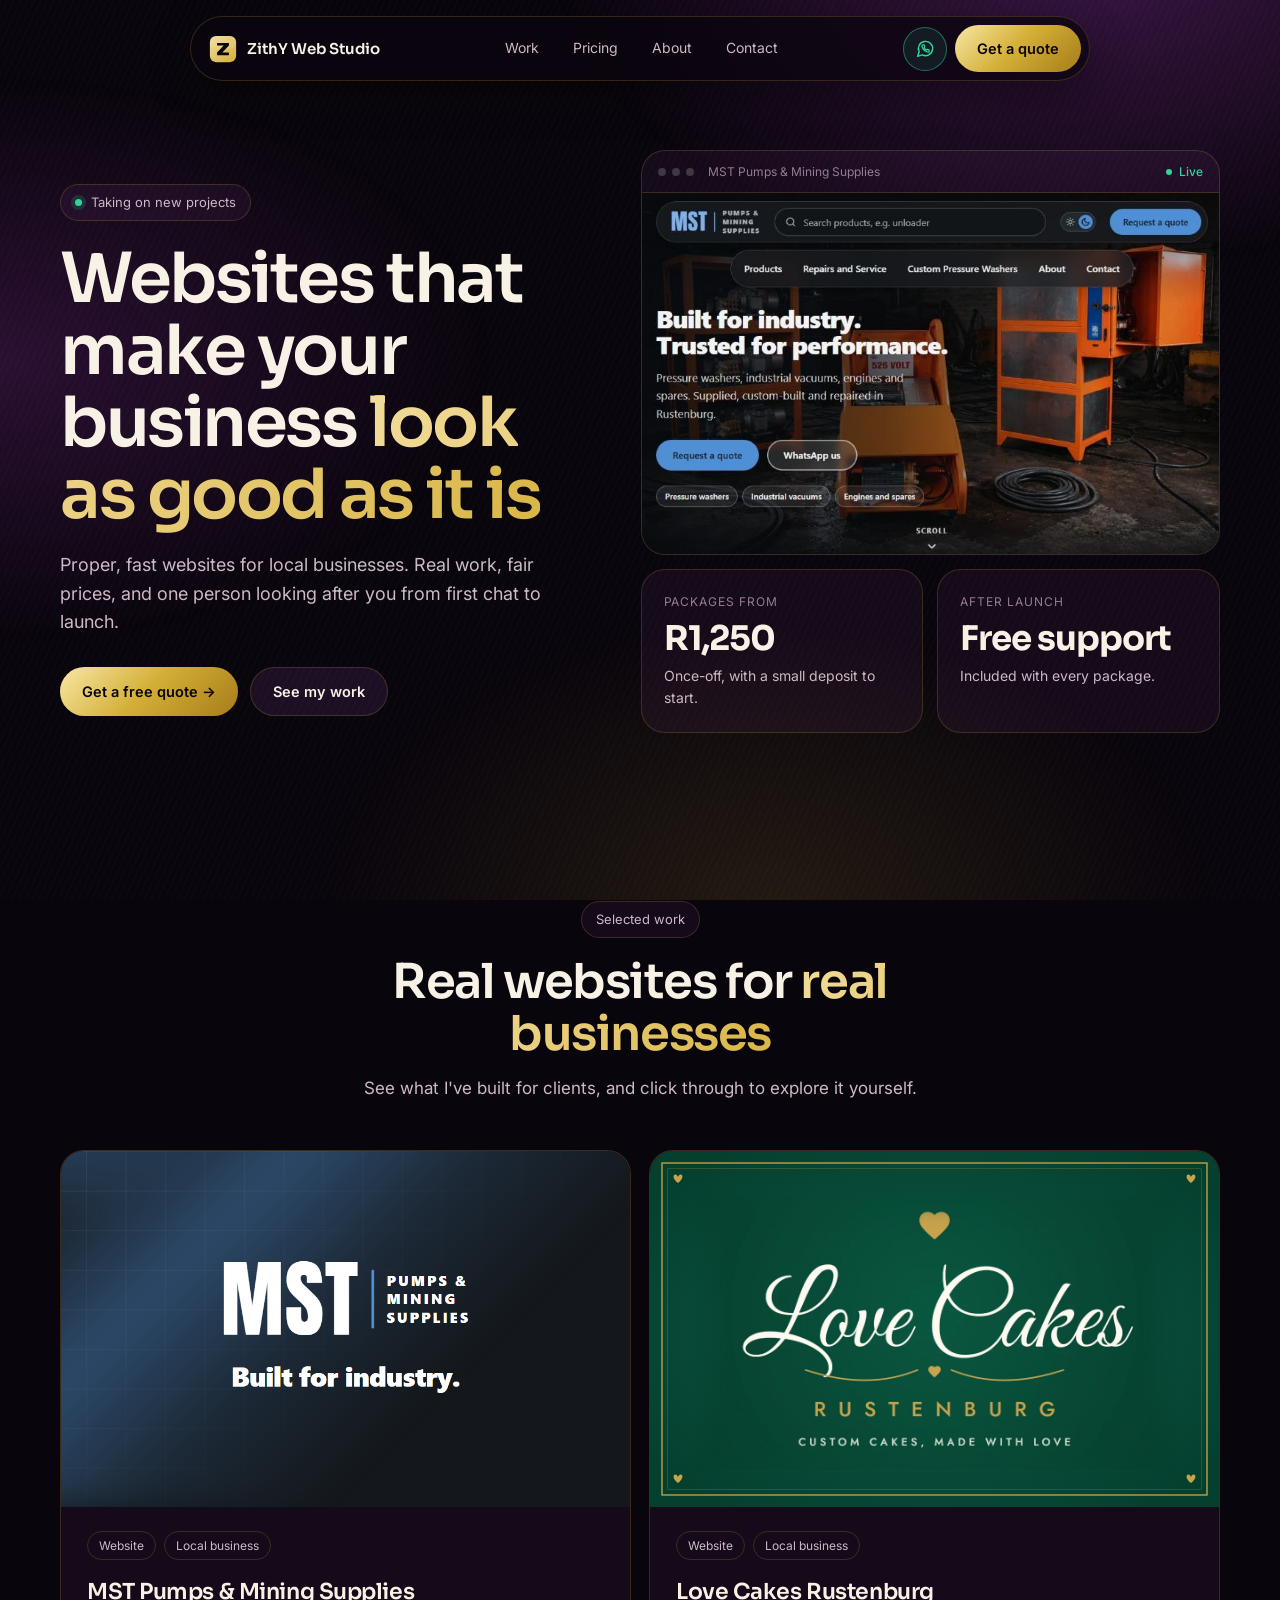
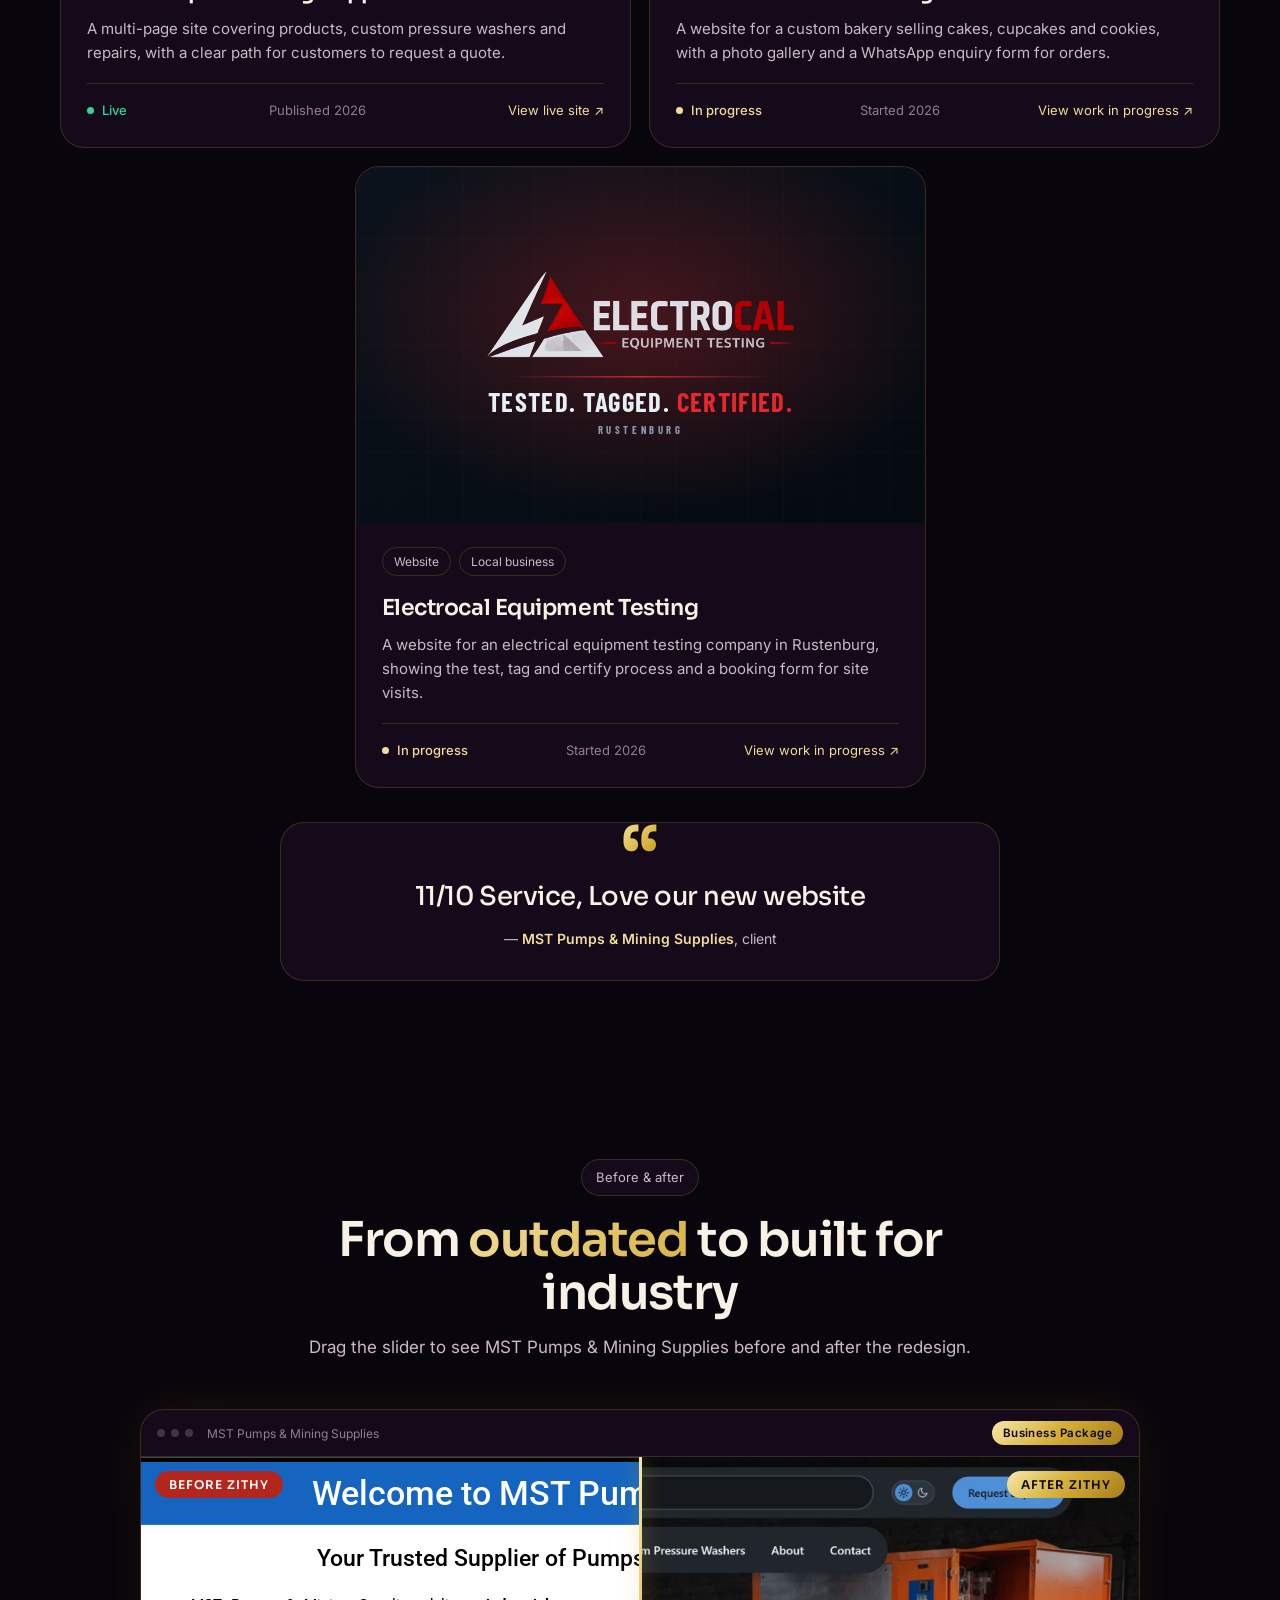
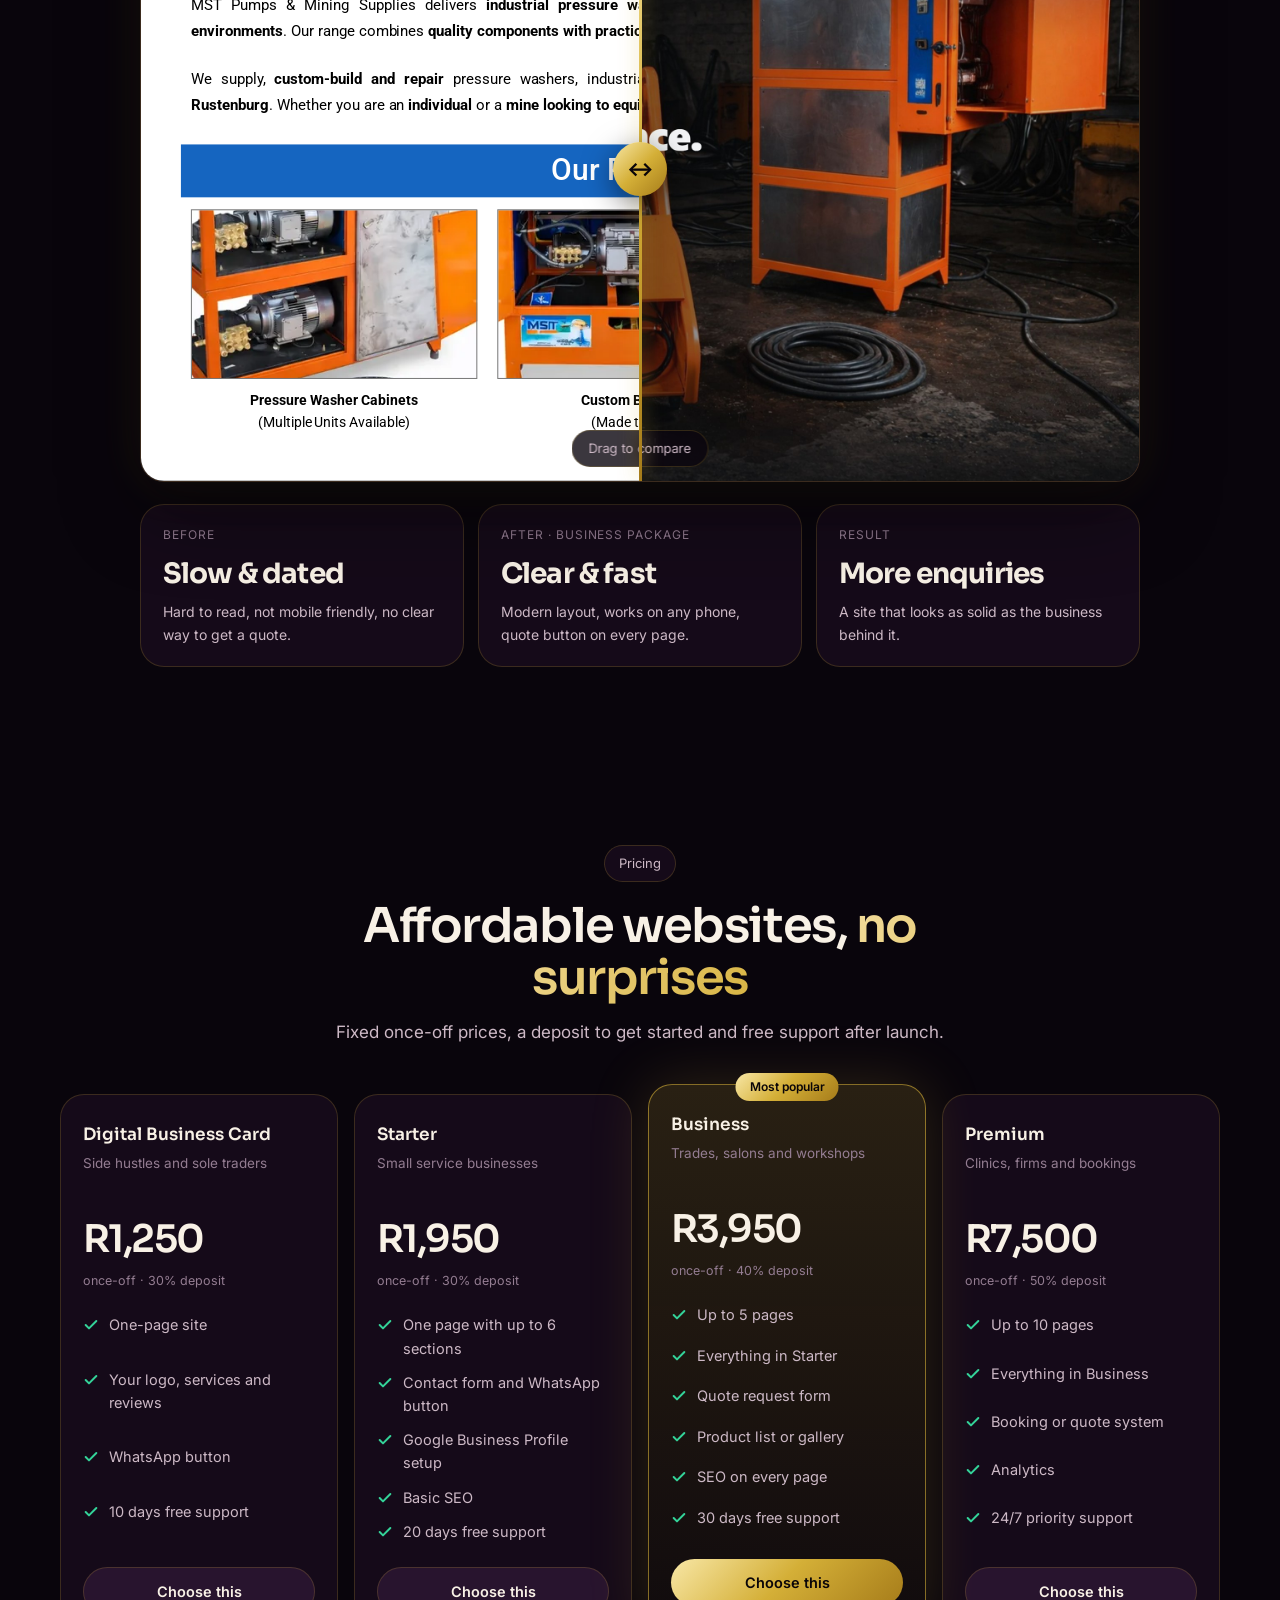
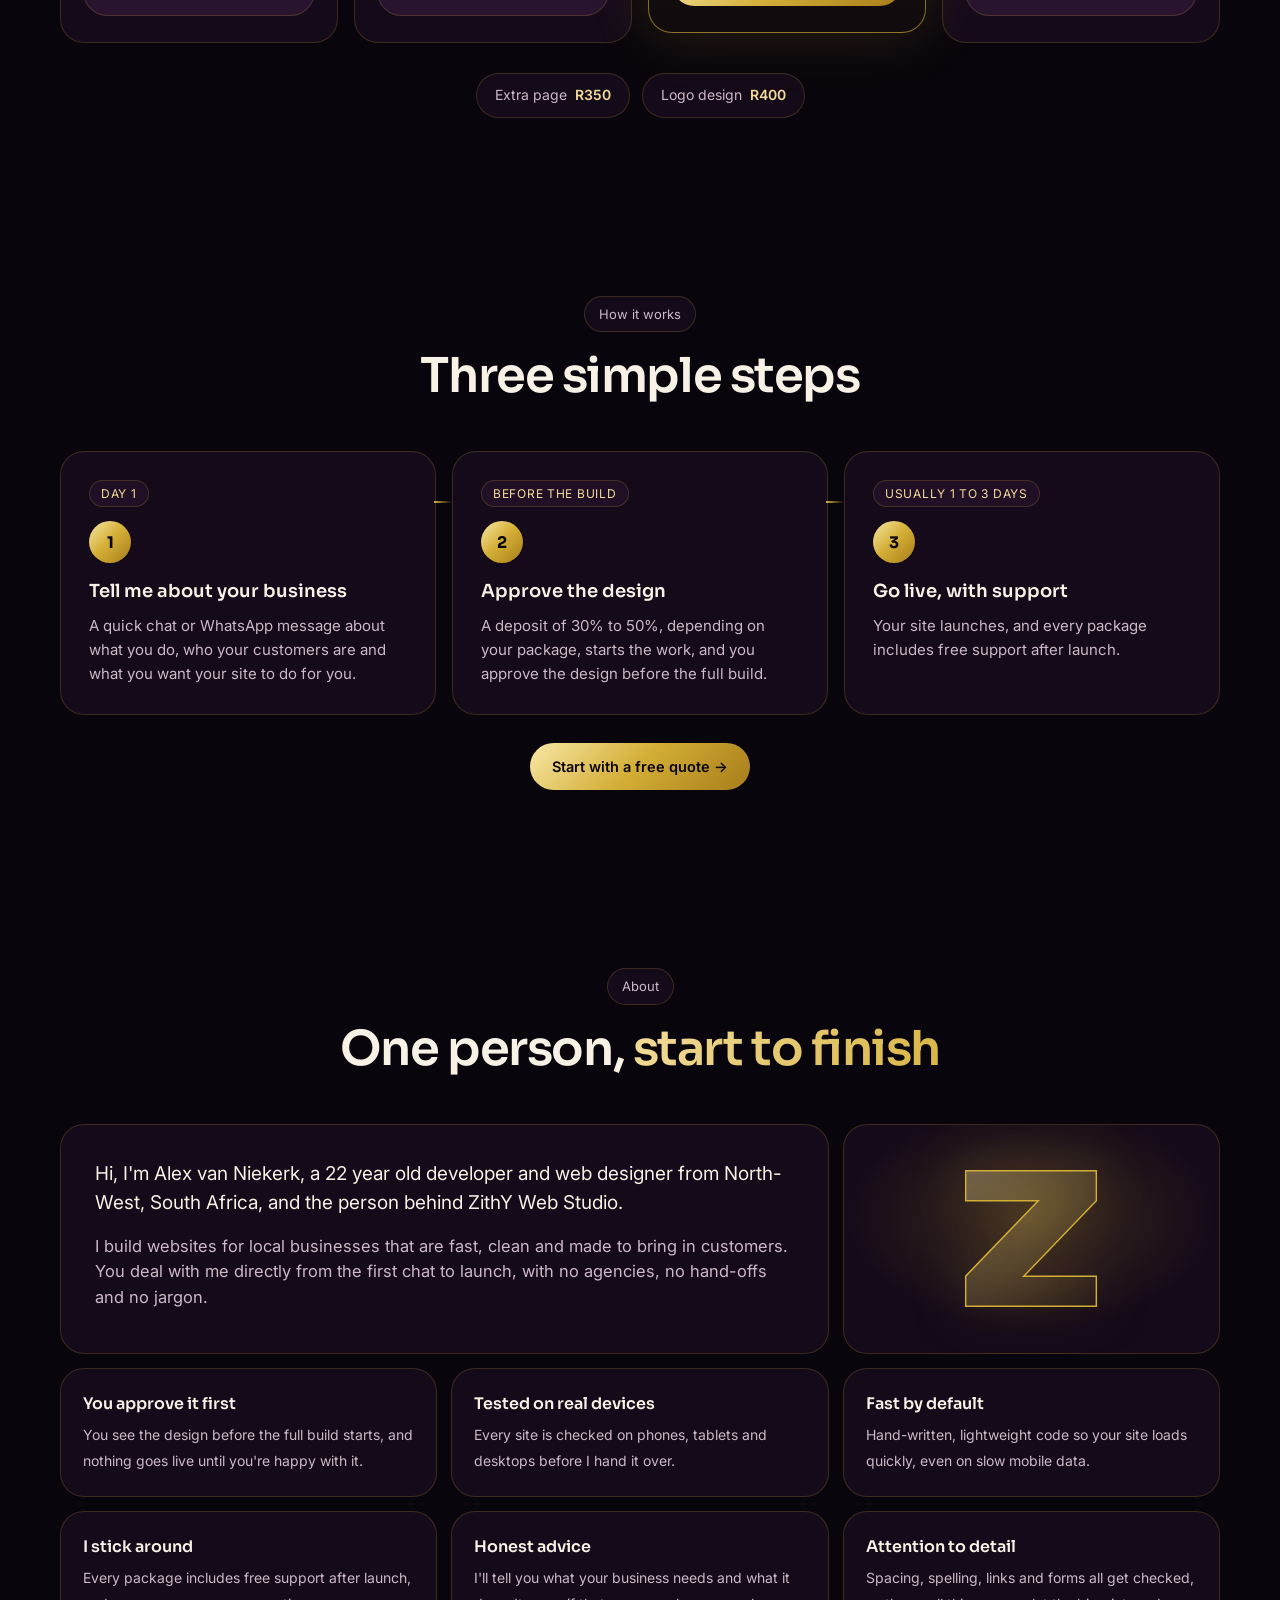
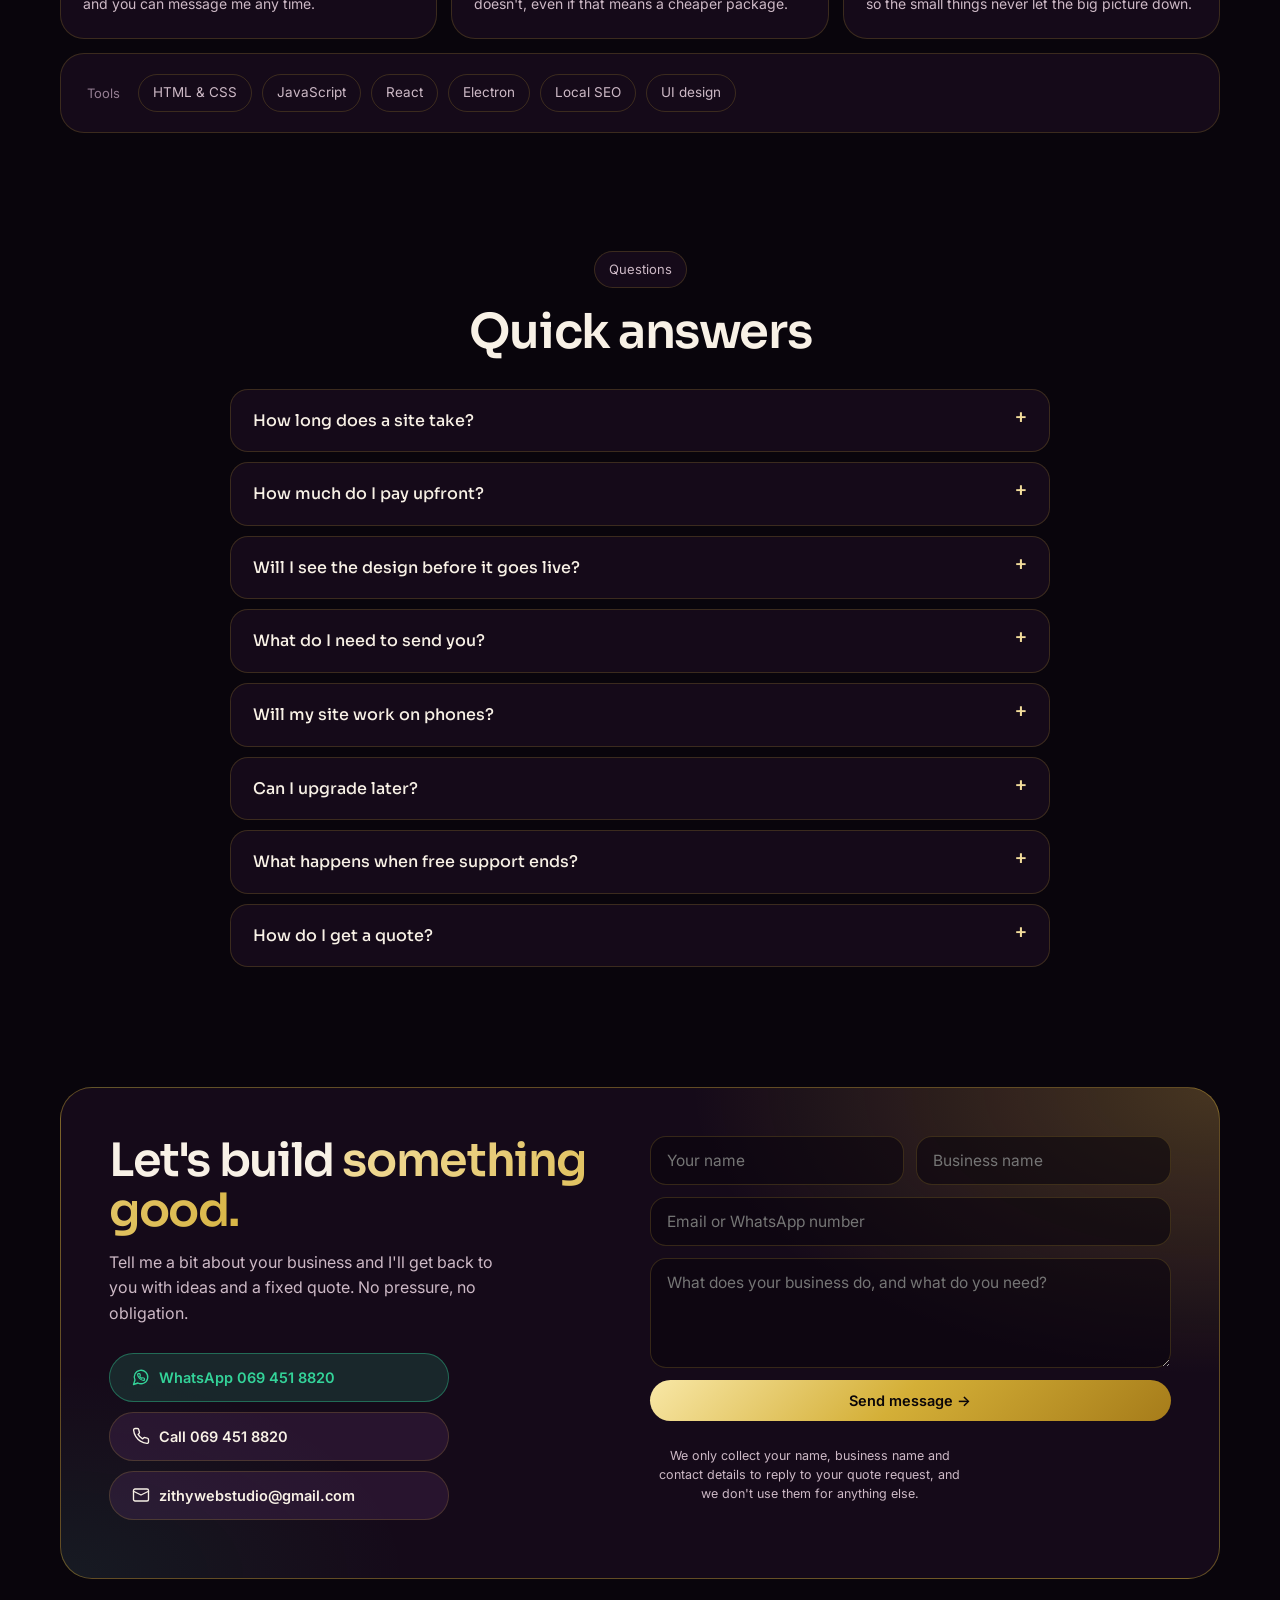
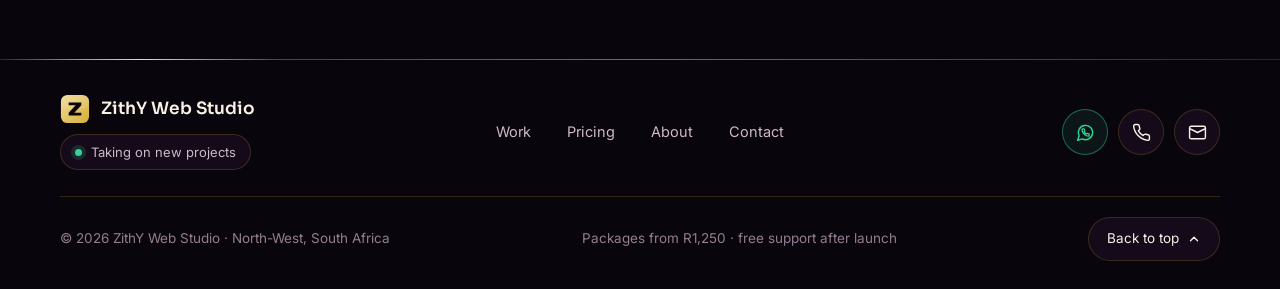
==== index.html @ 6708b6e2 "Add testimonial, expanded FAQ, polished steps, social preview, local SEO and privacy note Also ship " ====
<!doctype html><html lang="en"><head><meta charset="utf-8"><meta name="viewport" content="width=device-width,initial-scale=1"><title>ZithY Web Studio | Websites for local businesses in Rustenburg</title>
<meta name="description" content="Fast, good-looking websites for local businesses in Rustenburg and across South Africa. Fixed prices from R1,250, a small deposit to start and free support after launch.">
<link rel="canonical" href="https://zithy.github.io/zithy-portfolio/"><meta name="theme-color" content="#09050c">
<meta property="og:type" content="website"><meta property="og:site_name" content="ZithY Web Studio"><meta property="og:locale" content="en_ZA"><meta property="og:title" content="ZithY Web Studio | Websites for local businesses in Rustenburg"><meta property="og:description" content="Fast, good-looking websites for local businesses in Rustenburg and across South Africa. Fixed prices from R1,250, a small deposit to start and free support after launch."><meta property="og:url" content="https://zithy.github.io/zithy-portfolio/"><meta property="og:image" content="https://zithy.github.io/zithy-portfolio/og-image.jpg"><meta property="og:image:width" content="1200"><meta property="og:image:height" content="630"><meta property="og:image:alt" content="ZithY Web Studio: websites that make your business look as good as it is">
<meta name="twitter:card" content="summary_large_image"><meta name="twitter:title" content="ZithY Web Studio | Websites for local businesses in Rustenburg"><meta name="twitter:description" content="Fast, good-looking websites for local businesses in Rustenburg and across South Africa. Fixed prices from R1,250, a small deposit to start and free support after launch."><meta name="twitter:image" content="https://zithy.github.io/zithy-portfolio/og-image.jpg">
<script type="application/ld+json">[{"@context":"https://schema.org","@type":"ProfessionalService","name":"ZithY Web Studio","url":"https://zithy.github.io/zithy-portfolio/","image":"https://zithy.github.io/zithy-portfolio/og-image.jpg","description":"Fast, good-looking websites for local businesses in Rustenburg and across South Africa.","telephone":"+27694518820","email":"zithywebstudio@gmail.com","priceRange":"From R1,250","areaServed":[{"@type":"City","name":"Rustenburg"},{"@type":"AdministrativeArea","name":"North West"},{"@type":"Country","name":"South Africa"}],"address":{"@type":"PostalAddress","addressRegion":"North West","addressCountry":"ZA"}},{"@context":"https://schema.org","@type":"FAQPage","mainEntity":[{"@type":"Question","name":"How long does a site take?","acceptedAnswer":{"@type":"Answer","text":"It depends on the package and how quickly I receive your content, but it typically takes around 1 to 3 business days from start to finish."}},{"@type":"Question","name":"How much do I pay upfront?","acceptedAnswer":{"@type":"Answer","text":"Prices are fixed and once-off. A deposit of 30% to 50%, depending on your package, starts the work. Add-ons such as an extra page (R350) or a logo (R400) are priced up front, so there are no surprises."}},{"@type":"Question","name":"Will I see the design before it goes live?","acceptedAnswer":{"@type":"Answer","text":"Yes. You approve the design before the full build starts, and nothing goes live until you are happy with it."}},{"@type":"Question","name":"What do I need to send you?","acceptedAnswer":{"@type":"Answer","text":"Your business name, your logo if you have one, a few photos and a short description of what you offer. If you do not have a logo yet, I can design one for R400."}},{"@type":"Question","name":"Will my site work on phones?","acceptedAnswer":{"@type":"Answer","text":"Yes. Every site is checked on phones, tablets and desktops before I hand it over."}},{"@type":"Question","name":"Can I upgrade later?","acceptedAnswer":{"@type":"Answer","text":"Yes. You can start with a Digital Business Card and move up as your business grows. Upgrading also gets you a discount, based on which package you bought before."}},{"@type":"Question","name":"What happens when free support ends?","acceptedAnswer":{"@type":"Answer","text":"You can still message me any time. Small changes are quick to arrange, and extra pages are R350 each."}},{"@type":"Question","name":"How do I get a quote?","acceptedAnswer":{"@type":"Answer","text":"Message me on WhatsApp or fill in the form at the bottom of this page. I will reply with ideas and a fixed quote, with no pressure and no obligation."}}]}]</script>
<link rel="preconnect" href="https://fonts.googleapis.com"><link rel="preconnect" href="https://fonts.gstatic.com" crossorigin>
<link href="https://fonts.googleapis.com/css2?family=Roboto:wght@400;500;700&family=Sora:wght@400;500;600;700&family=Inter:wght@400;500;600&display=swap" rel="stylesheet">
<link rel="icon" href="favicon.svg" type="image/svg+xml"><style>
:root{--bg:#09050c;--card:rgb(176 90 200/.07);--card2:rgb(176 90 200/.12);--line:rgb(212 175 55/.2);--text:#f8f1e6;--muted:#cdb9c6;--dim:#947d92;--accent:#d4af37;--accent2:#f2dc9b;--green:#34d399;--r:24px}
*{box-sizing:border-box}html{scroll-behavior:smooth;scroll-padding-top:96px}
body{margin:0;background:var(--bg);color:var(--text);font:16px/1.6 'Inter',system-ui,sans-serif;-webkit-font-smoothing:antialiased;overflow-x:hidden}
body::before{content:'';position:fixed;inset:0;z-index:-1;background:radial-gradient(60% 50% at 85% -5%,rgb(130 45 150/.4),transparent 70%),radial-gradient(55% 45% at 0% 40%,rgb(120 40 140/.3),transparent 70%),radial-gradient(50% 45% at 60% 100%,rgb(212 175 55/.12),transparent 70%)}
a{color:inherit;text-decoration:none}img{max-width:100%;display:block}h1,h2,h3,p,ul{margin:0}ul{padding:0;list-style:none}
.wrap{width:min(1160px,100% - 40px);margin-inline:auto}
.nav{position:fixed;top:16px;left:50%;transform:translateX(-50%);z-index:30;display:flex;align-items:center;gap:8px;padding:8px 8px 8px 16px;border:1px solid var(--line);background:rgb(10 5 14/.72);backdrop-filter:blur(18px);border-radius:999px;box-shadow:0 14px 40px rgb(0 0 0/.35);width:min(780px,100% - 24px)}
.nav .brand{display:flex;align-items:center;gap:10px;font-family:'Sora';font-weight:600;font-size:15px;margin-right:auto}
.nav a.l{padding:9px 14px;font-size:14px;color:var(--muted);border-radius:999px;transition:background .2s,color .2s}.nav a.l:hover{background:var(--card2);color:var(--text)}
.btn{display:inline-flex;align-items:center;justify-content:center;gap:9px;padding:12px 22px;border-radius:999px;font-weight:600;font-size:14.5px;background:linear-gradient(135deg,#f8e7a6 0%,#d4af37 48%,#a67c1a 100%);color:#0a0508;transition:transform .2s,box-shadow .2s;border:0;cursor:pointer;font-family:inherit}
.btn:hover{transform:translateY(-2px);box-shadow:0 10px 30px rgb(212 175 55/.4)}
.btn.ghost{background:var(--card2);color:var(--text);border:1px solid var(--line)}.btn.ghost:hover{box-shadow:none;background:rgb(255 255 255/.11)}
.btn.wa{background:rgb(52 211 153/.14);color:var(--green);border:1px solid rgb(52 211 153/.4)}.btn.wa:hover{box-shadow:0 10px 30px rgb(52 211 153/.22)}
.hero{padding:150px 0 70px}.hero .wrap{display:grid;grid-template-columns:1fr 1.08fr;gap:44px;align-items:center}
.chip{display:inline-flex;align-items:center;gap:9px;padding:7px 14px;border:1px solid var(--line);background:var(--card);border-radius:999px;font-size:13px;color:var(--muted)}
.chip i{width:7px;height:7px;border-radius:50%;background:var(--green);box-shadow:0 0 0 4px rgb(52 211 153/.16)}
.hero h1{font-family:'Sora';font-weight:600;font-size:clamp(38px,5.4vw,70px);line-height:1.04;letter-spacing:-.035em;margin:22px 0 20px}
.grad{background:linear-gradient(120deg,var(--accent2),var(--accent) 55%,#a67c1a);-webkit-background-clip:text;background-clip:text;color:transparent}
.hero p.sub{color:var(--muted);font-size:18px;max-width:46ch}.hero .cta{display:flex;gap:12px;flex-wrap:wrap;margin-top:30px}
.bento{display:grid;grid-template-columns:1fr 1fr;gap:14px}
.tile{background:var(--card);border:1px solid var(--line);border-radius:var(--r);padding:22px;position:relative;overflow:hidden;transition:transform .3s,border-color .3s,background .3s}
.tile:hover{transform:translateY(-4px);border-color:rgb(212 175 55/.4);background:var(--card2)}
.tile.big{grid-column:1/-1;padding:0}
.frame{display:flex;align-items:center;gap:6px;padding:11px 16px;border-bottom:1px solid var(--line);font-size:12px;color:var(--dim)}.frame i{width:8px;height:8px;border-radius:50%;background:rgb(255 255 255/.18)}.frame span{margin-left:8px}
.frame b{margin-left:auto;color:var(--green);font-weight:500;display:inline-flex;align-items:center;gap:7px}.frame b::before{content:'';width:6px;height:6px;border-radius:50%;background:var(--green)}
.tile.big img{width:100%}
.stat small{display:block;font-size:12px;letter-spacing:.08em;text-transform:uppercase;color:var(--dim);margin-bottom:10px}
.stat b{display:block;font-family:'Sora';font-size:34px;letter-spacing:-.03em;line-height:1.05}.stat p{color:var(--muted);font-size:14px;margin-top:8px}
.sec{padding:80px 0}.head{text-align:center;max-width:680px;margin:0 auto 48px}
.head .chip{margin-bottom:18px}.head h2{font-family:'Sora';font-weight:600;font-size:clamp(30px,4vw,48px);line-height:1.1;letter-spacing:-.03em}.head p{color:var(--muted);margin-top:14px;font-size:17px}
.works{display:grid;grid-template-columns:1fr 1fr;gap:18px}
.work{display:block;border-radius:var(--r);overflow:hidden;border:1px solid var(--line);background:var(--card);transition:transform .3s,border-color .3s,box-shadow .3s}
.work:hover{transform:translateY(-6px);border-color:rgb(212 175 55/.5);box-shadow:0 24px 60px rgb(0 0 0/.4),0 0 40px rgb(212 175 55/.14)}
.work .img{aspect-ratio:16/10;overflow:hidden}.work img{width:100%;height:100%;object-fit:cover;transition:transform .6s}.work:hover img{transform:scale(1.05)}
.work .b{padding:24px 26px 26px}.work .tags{display:flex;gap:8px;margin-bottom:14px;flex-wrap:wrap}.work .tg{font-size:12px;padding:4px 11px;border-radius:999px;border:1px solid var(--line);color:var(--muted)}
.work h3{font-family:'Sora';font-weight:600;font-size:22px;letter-spacing:-.02em}.work p{color:var(--muted);margin-top:8px;font-size:15px}
.work .f{display:flex;justify-content:space-between;align-items:center;margin-top:18px;padding-top:16px;border-top:1px solid var(--line);font-size:13px;color:var(--dim)}
.work .f b{display:inline-flex;align-items:center;gap:8px;font-weight:500}.work .f b.ok{color:var(--green)}.work .f b.wip{color:var(--accent2)}.work .f b::before{content:'';width:7px;height:7px;border-radius:50%;background:currentColor}
.work .f em{font-style:normal;color:var(--accent2)}
.work.solo{grid-column:1/-1;justify-self:center;width:calc((100% - 18px)/2)}
.plans{display:grid;grid-template-columns:repeat(4,1fr);gap:16px;align-items:stretch}
.plan{display:flex;flex-direction:column;padding:26px 22px;border-radius:var(--r);border:1px solid var(--line);background:var(--card);position:relative;transition:transform .3s,border-color .3s}
.plan:hover{transform:translateY(-5px);border-color:rgb(212 175 55/.4)}
.plan.pop{background:linear-gradient(180deg,rgb(212 175 55/.16),rgb(212 175 55/.04));border-color:rgb(212 175 55/.6);box-shadow:0 0 60px rgb(212 175 55/.18);transform:translateY(-10px)}.plan.pop:hover{transform:translateY(-14px)}
.plan .tag{position:absolute;top:-12px;left:50%;transform:translateX(-50%);padding:4px 14px;border-radius:999px;background:linear-gradient(135deg,#f8e7a6 0%,#d4af37 48%,#a67c1a 100%);color:#0a0508;font-size:12px;font-weight:600;white-space:nowrap}
.plan h3{font-family:'Sora';font-weight:600;font-size:17px}.plan .who{font-size:13.5px;color:var(--dim);margin-top:4px;min-height:42px}
.plan .p{font-family:'Sora';font-weight:600;font-size:38px;letter-spacing:-.04em;margin:14px 0 2px}.plan .d{font-size:12.5px;color:var(--dim)}
.plan ul{margin:22px 0 24px;display:grid;gap:11px;flex:1;font-size:14.5px;color:var(--muted)}.plan li{display:flex;gap:10px}.plan li svg{flex:none;color:var(--green);margin-top:4px}
.addons{display:flex;justify-content:center;flex-wrap:wrap;gap:12px;margin-top:30px}.addons span{padding:10px 18px;border:1px solid var(--line);background:var(--card);border-radius:999px;font-size:14px;color:var(--muted)}.addons b{color:var(--accent2);margin-left:8px;font-weight:600}
.steps{display:grid;grid-template-columns:repeat(3,1fr);gap:16px}.step{padding:28px;border-radius:var(--r);border:1px solid var(--line);background:var(--card)}
.step .n{width:42px;height:42px;display:grid;place-items:center;border-radius:50%;background:linear-gradient(135deg,#f8e7a6 0%,#d4af37 48%,#a67c1a 100%);color:#0a0508;font-family:'Sora';font-weight:700;margin-bottom:18px}
.step h3{font-family:'Sora';font-weight:600;font-size:18px;margin-bottom:8px}.step p{color:var(--muted);font-size:15px}
.abento{display:grid;grid-template-columns:repeat(6,1fr);gap:14px}
.abento .bio{grid-column:span 4;padding:34px}.abento .bio p{font-size:19px;line-height:1.55}.abento .bio p+p{color:var(--muted);font-size:16.5px;margin-top:16px}
.abento .zt{grid-column:span 2;display:grid;place-items:center;padding:20px;min-height:230px;background:radial-gradient(70% 70% at 50% 40%,rgb(212 175 55/.2),transparent 70%),var(--card)}
.abento .zt svg{width:150px;height:auto;filter:drop-shadow(0 0 26px rgb(212 175 55/.5))}
.abento .sm{grid-column:span 2;padding:22px}.abento .sm b{display:block;font-family:'Sora';font-weight:600;font-size:16px;margin-bottom:6px}.abento .sm span{color:var(--muted);font-size:14px;line-height:1.5}
.abento .sk{grid-column:1/-1;display:flex;flex-wrap:wrap;gap:10px;align-items:center;padding:20px 26px}.abento .sk span{padding:7px 14px;border-radius:999px;border:1px solid var(--line);font-size:13.5px;color:var(--muted)}.abento .sk em{font-style:normal;color:var(--dim);font-size:13px;margin-right:8px}
details{border:1px solid var(--line);background:var(--card);border-radius:18px;margin-bottom:10px;transition:border-color .2s}details[open]{border-color:rgb(212 175 55/.4)}
summary{cursor:pointer;list-style:none;padding:18px 22px;font-family:'Sora';font-weight:500;display:flex;justify-content:space-between;gap:16px}summary::-webkit-details-marker{display:none}summary::after{content:'+';color:var(--accent2);font-size:20px;line-height:1}details[open] summary::after{content:'–'}details p{padding:0 22px 20px;color:var(--muted)}
.contact{padding:30px 0 80px}.cpanel{display:grid;grid-template-columns:1fr 1.05fr;gap:44px;padding:48px;border-radius:32px;border:1px solid rgb(212 175 55/.4);background:radial-gradient(70% 90% at 100% 0%,rgb(212 175 55/.26),transparent 65%),radial-gradient(50% 70% at 0% 100%,rgb(52 211 153/.08),transparent 60%),var(--card)}
.cpanel h2{font-family:'Sora';font-weight:600;font-size:clamp(30px,4vw,46px);line-height:1.08;letter-spacing:-.03em}.cpanel p{color:var(--muted);margin:14px 0 26px;max-width:40ch}
.cbtns{display:grid;gap:10px;max-width:340px}.cbtns .btn{justify-content:flex-start}
.fgrid{display:grid;gap:12px}.fgrid .two{display:grid;grid-template-columns:1fr 1fr;gap:12px}
.fgrid input,.fgrid textarea{width:100%;padding:14px 16px;border-radius:16px;border:1px solid var(--line);background:rgb(10 5 14/.6);color:var(--text);font:15.5px 'Inter';outline:0;transition:border-color .2s,box-shadow .2s}
.fgrid input:focus,.fgrid textarea:focus{border-color:var(--accent);box-shadow:0 0 0 4px rgb(212 175 55/.18)}.fgrid textarea{min-height:110px;resize:vertical}
.note{padding:14px 18px;border-radius:16px;border:1px solid var(--line);font-size:14.5px;color:var(--muted)}.note[hidden]{display:none}.note strong{color:var(--text);margin-right:4px}.note.success{border-color:rgb(52 211 153/.5);background:rgb(52 211 153/.08)}.note.error{border-color:rgb(212 175 55/.5);background:rgb(212 175 55/.08)}.note a{color:var(--accent2);text-decoration:underline;text-underline-offset:3px}.btn[disabled]{opacity:.7;cursor:progress}
.pkg{display:flex;align-items:center;gap:14px;padding:14px 16px;border-radius:18px;border:1px solid rgb(212 175 55/.6);background:linear-gradient(135deg,rgb(212 175 55/.22),rgb(212 175 55/.08))}
.pkg[hidden]{display:none}.pkg .ck{flex:none;width:30px;height:30px;display:grid;place-items:center;border-radius:50%;background:linear-gradient(135deg,#f8e7a6 0%,#d4af37 48%,#a67c1a 100%);color:#0a0508;font-weight:700;font-size:15px}
.pkg small{display:block;font-size:11.5px;letter-spacing:.08em;text-transform:uppercase;color:var(--muted)}.pkg b{display:block;font-family:'Sora';font-weight:600;font-size:17px;line-height:1.25}
.pkg .pr{margin-left:auto;text-align:right;font-family:'Sora';font-weight:600;font-size:18px;color:var(--accent2);white-space:nowrap}.pkg .pr em{display:block;font:400 12px 'Inter';font-style:normal;color:var(--muted)}
.pkg .x{flex:none;width:30px;height:30px;border-radius:50%;border:1px solid var(--line);background:rgb(255 255 255/.06);color:var(--muted);cursor:pointer;font-size:13px;line-height:1;transition:background .2s,color .2s,border-color .2s}.pkg .x:hover{background:rgb(255 255 255/.14);color:var(--text);border-color:rgb(255 255 255/.25)}
.pkg.flash{animation:pkgin .9s ease-out}@keyframes pkgin{0%{transform:scale(.97);box-shadow:0 0 0 0 rgb(212 175 55/.7)}60%{box-shadow:0 0 0 14px rgb(212 175 55/0)}100%{transform:none;box-shadow:0 0 0 0 rgb(212 175 55/0)}}
.plan.chosen{border-color:var(--accent);box-shadow:0 0 0 1px var(--accent),0 0 46px rgb(212 175 55/.28)}
.plan.chosen .btn{background:rgb(52 211 153/.16);color:var(--green);border:1px solid rgb(52 211 153/.55);box-shadow:none}
@media(max-width:560px){.pkg{flex-wrap:wrap}.pkg .pr{margin-left:44px;text-align:left}}@media(prefers-reduced-motion:reduce){.pkg.flash{animation:none}}
footer{border-top:1px solid var(--line);padding:30px 0 44px;color:var(--dim);font-size:13.5px}footer .wrap{display:flex;justify-content:space-between;gap:16px;flex-wrap:wrap}
@media(max-width:960px){.work.solo{width:100%}.hero .wrap,.cpanel,.works,.steps{grid-template-columns:1fr}.plans{grid-template-columns:1fr 1fr}.plan.pop{transform:none}.abento .bio,.abento .zt,.abento .sm{grid-column:1/-1}.hero{padding-top:120px}.cpanel{padding:28px}.nav a.l{display:none}}
@media(max-width:560px){.plans{grid-template-columns:1fr}.fgrid .two{grid-template-columns:1fr}}

.menu{display:none;width:42px;height:42px;border-radius:50%;border:1px solid var(--line);background:var(--card2);color:var(--text);cursor:pointer;place-items:center;padding:0}
.mpanel{display:none;position:fixed;z-index:29;padding:10px;border:1px solid var(--line);background:rgb(10 5 14/.95);backdrop-filter:blur(18px);border-radius:24px;box-shadow:0 22px 54px rgb(0 0 0/.5);gap:4px}
.mpanel.open{display:grid}.mpanel .ml{padding:14px 16px;border-radius:14px;font-weight:500}.mpanel .ml:hover,.mpanel .ml.on{background:var(--card2)}.mpanel .btn{margin-top:6px}
.dot{display:inline-block;width:7px;height:7px;border-radius:50%;background:var(--green);box-shadow:0 0 0 4px rgb(52 211 153/.16)}
@media(max-width:900px){.menu{display:grid}}

.nc{position:fixed;top:16px;left:50%;transform:translateX(-50%);z-index:30;display:flex;align-items:center;gap:14px;padding:8px 8px 8px 18px;border:1px solid var(--line);background:rgb(10 5 14/.72);backdrop-filter:blur(18px);border-radius:999px;box-shadow:0 14px 40px rgb(0 0 0/.35);width:min(900px,100% - 24px);transition:box-shadow .3s,background .3s}
.nc.scrolled{background:rgb(10 5 14/.9);box-shadow:0 18px 50px rgb(0 0 0/.5)}
.nc .brand{display:flex;align-items:center;gap:10px;font-family:'Sora';font-weight:600;font-size:15px}
.nc .links{display:flex;gap:6px;margin:0 auto}
.nc .nl{position:relative;padding:9px 14px;font-size:14px;color:var(--muted);border-radius:999px;transition:color .2s,background .2s}
.nc .nl::after{content:'';position:absolute;left:50%;bottom:3px;width:4px;height:4px;margin-left:-2px;border-radius:50%;background:var(--accent2);box-shadow:0 0 8px var(--accent);transform:scale(0);transition:transform .25s}
.nc .nl:hover{background:var(--card2);color:var(--text)}.nc .nl.on{color:var(--text);background:rgb(212 175 55/.16);box-shadow:inset 0 0 0 1px rgb(212 175 55/.4)}.nc .nl.on::after{transform:scale(1)}
.nc .quick{display:flex;align-items:center;gap:8px}
.nc .ic{width:44px;height:44px;display:grid;place-items:center;border-radius:50%;border:1px solid rgb(52 211 153/.45);background:rgb(52 211 153/.1);color:var(--green);transition:background .2s,box-shadow .2s,transform .2s}
.nc .ic:hover{background:rgb(52 211 153/.2);box-shadow:0 0 24px rgb(52 211 153/.35);transform:translateY(-2px)}
.mpanel{top:76px;left:50%;transform:translateX(-50%);width:min(900px,100% - 24px)}
@media(max-width:900px){.nc .links,.nc .cta{display:none}.nc .quick{margin-left:auto}.nc{gap:10px}}

/* premium touches: a faint velvet weave and a slow gold sheen on the headline words */
body::after{content:'';position:fixed;inset:0;z-index:-1;pointer-events:none;background:repeating-linear-gradient(115deg,rgb(255 255 255/.014) 0 2px,transparent 2px 6px)}
.grad{background-size:220% 100%;animation:sheen 9s ease-in-out infinite}
@keyframes sheen{0%,100%{background-position:0% 50%}50%{background-position:100% 50%}}
.btn:hover{box-shadow:0 10px 30px rgb(212 175 55/.45)}
@media(prefers-reduced-motion:reduce){.grad{animation:none}}

.ft{position:relative;border-top:1px solid var(--line);color:var(--muted);font-size:14.5px}
.ft a{transition:color .2s}.ft a:hover{color:var(--text)}.ft ul{list-style:none;padding:0;margin:0}.ft h4{font:600 12.5px 'Sora';letter-spacing:.1em;text-transform:uppercase;color:var(--dim);margin:0 0 16px}
.ft li{padding:5px 0}.ft li em{font-style:normal;color:var(--accent2);font-size:13px;margin-left:6px}
.ft .bd{display:flex;align-items:center;gap:11px;font:600 17px 'Sora';color:var(--text);margin-bottom:14px}.ft p{margin:0;max-width:36ch;line-height:1.6}
.ft .legal{color:var(--dim);font-size:13.5px}
.chip{display:inline-flex;align-items:center;gap:9px;margin-top:18px;padding:7px 14px;border:1px solid var(--line);background:var(--card);border-radius:999px;font-size:13px;color:var(--muted)}.chip i{width:7px;height:7px;border-radius:50%;background:var(--green);box-shadow:0 0 0 4px rgb(52 211 153/.16)}
.glow{position:absolute;left:0;right:0;top:-1px;height:1px;overflow:hidden;background:linear-gradient(90deg,transparent,rgb(212 175 55/.5) 50%,transparent)}
.glow::after{content:'';position:absolute;top:-1px;bottom:-1px;left:0;width:22%;background:linear-gradient(90deg,transparent,var(--accent2),transparent);filter:drop-shadow(0 0 6px var(--accent));animation:run 6s linear infinite}
@keyframes run{from{transform:translateX(-100%)}to{transform:translateX(460%)}}
.round{width:46px;height:46px;display:grid;place-items:center;border-radius:50%;border:1px solid var(--line);background:var(--card);color:var(--text);transition:transform .2s,box-shadow .2s,border-color .2s,background .2s}
.round:hover{transform:translateY(-3px);border-color:rgb(212 175 55/.6);box-shadow:0 0 24px rgb(212 175 55/.3);color:var(--accent2)}.round.wa{color:var(--green);border-color:rgb(52 211 153/.45);background:rgb(52 211 153/.08)}.round.wa:hover{box-shadow:0 0 24px rgb(52 211 153/.35);color:var(--green)}
.top{display:inline-flex;align-items:center;gap:8px;padding:10px 18px;border:1px solid var(--line);background:var(--card);border-radius:999px;font-size:13.5px;color:var(--text);transition:border-color .2s,background .2s}.top:hover{border-color:rgb(212 175 55/.6);background:var(--card2)}
@media(prefers-reduced-motion:reduce){.glow::after{animation:none;left:39%}}
.fd{padding:34px 0 28px}.fd .r1{display:grid;grid-template-columns:1fr auto 1fr;align-items:center;gap:24px}.fd .bd{margin:0}.fd .chip{margin-top:10px}.fd .links{display:flex;gap:4px}.fd .links a{padding:9px 16px;border-radius:999px}.fd .links a:hover{background:var(--card2)}
.fd .icons{display:flex;gap:10px;justify-content:flex-end}.fd .r2{display:flex;justify-content:space-between;align-items:center;gap:16px;flex-wrap:wrap;margin-top:26px;padding-top:20px;border-top:1px solid var(--line)}
@media(max-width:900px){.fd .r1{grid-template-columns:1fr;justify-items:start}.fd .icons{justify-content:flex-start}.fd .legal.mid{display:none}}
/* slider */
.ba{position:relative;border:1px solid var(--line);border-radius:var(--r);overflow:hidden;background:var(--card);box-shadow:0 30px 80px rgb(0 0 0/.45),0 0 50px rgb(212 175 55/.1);user-select:none;-webkit-user-select:none;touch-action:pan-y}
.bar{display:flex;align-items:center;gap:6px;padding:11px 16px;border-bottom:1px solid var(--line);font-size:12px;color:var(--dim)}
.bar i{width:8px;height:8px;border-radius:50%;background:rgb(255 255 255/.18)}.bar span{margin-left:8px}
.bar em{margin-left:auto;font-style:normal;font-weight:600;color:#0a0508;background:linear-gradient(135deg,#f8e7a6,#d4af37 50%,#a67c1a);padding:3px 11px;border-radius:999px;font-size:11.5px;letter-spacing:.04em;white-space:nowrap}
.stage{position:relative;aspect-ratio:16/10;overflow:hidden;cursor:ew-resize}
.stage>img{position:absolute;inset:0;width:100%;height:100%;object-fit:cover;object-position:top}
.before{position:absolute;inset:0;clip-path:inset(0 calc(100% - var(--p,50%)) 0 0)}
.old{position:absolute;left:0;top:0;width:1000px;height:625px;transform-origin:0 0}
.ba-tag{position:absolute;top:14px;z-index:4;padding:6px 14px;border-radius:999px;font:600 12px 'Sora';letter-spacing:.08em;text-transform:uppercase;pointer-events:none}
.ba-tag.b{left:14px;background:#b3261e;color:#fff}.ba-tag.a{right:14px;background:linear-gradient(135deg,#f8e7a6,#d4af37 50%,#a67c1a);color:#0a0508}
.handle{position:absolute;top:0;bottom:0;left:var(--p,50%);width:0;z-index:5;pointer-events:none}
.handle::before{content:'';position:absolute;top:0;bottom:0;left:-1.5px;width:3px;background:linear-gradient(#f8e7a6,#d4af37,#a67c1a);box-shadow:0 0 18px rgb(212 175 55/.7)}
.handle b{position:absolute;top:50%;left:0;translate:-50% -50%;width:54px;height:54px;border-radius:50%;background:linear-gradient(135deg,#f8e7a6,#d4af37 50%,#a67c1a);box-shadow:0 8px 30px rgb(0 0 0/.5);display:grid;place-items:center;color:#0a0508;font-size:20px;font-weight:700;transition:scale .2s}
.ba.drag .handle b{scale:1.12}
.stage input{position:absolute;inset:0;width:100%;height:100%;opacity:0;margin:0;cursor:ew-resize;z-index:6}
.hint{position:absolute;bottom:14px;left:50%;translate:-50% 0;z-index:4;padding:7px 16px;border-radius:999px;background:rgb(10 5 14/.8);backdrop-filter:blur(10px);border:1px solid var(--line);font-size:13px;color:var(--muted);pointer-events:none;transition:opacity .4s}
.ba.touched .hint{opacity:0}
.ba-stats{display:grid;grid-template-columns:repeat(3,1fr);gap:14px;margin-top:22px}
.ba-stat{background:var(--card);border:1px solid var(--line);border-radius:var(--r);padding:20px 22px}
.ba-stat small{display:block;font-size:12px;letter-spacing:.08em;text-transform:uppercase;color:var(--dim);margin-bottom:8px}
.ba-stat b{font-family:'Sora';font-size:28px;letter-spacing:-.03em}.ba-stat p{color:var(--muted);font-size:14px;margin-top:4px}
@media(max-width:700px){.ba-stats{grid-template-columns:1fr}.handle b{width:44px;height:44px}}

/* the "before" site: a dated template look */
.old{display:flex;flex-direction:column;background:#fff;color:#000;font-family:'Roboto',Arial,sans-serif;border-top:5px solid #000}
.old .ban{background:#1565c0;color:#fff;text-align:center;font-weight:500;font-size:34px;line-height:1;padding:14px 0 15px}
.old .ban.s{margin:0 40px;font-size:30px;padding:11px 0 12px}
.old h5{margin:16px 0 14px;text-align:center;font-size:23px;font-weight:500}
.old p{margin:0 50px;text-align:justify;font-size:15px;line-height:1.75}
.old .sp{height:22px}
.old .row{display:flex;gap:20px;margin:12px 50px 0}
.old .row div{flex:1;text-align:center;font-size:14px;line-height:1.6}
.old .row i{display:block;height:170px;border:1px solid #777;margin-bottom:10px;background:#fff url(work/mst-machines.webp) no-repeat}
.old .row b{display:block}
.quote{max-width:720px;margin:34px auto 0;text-align:center;padding:34px 36px 30px;border:1px solid var(--line);background:var(--card);border-radius:var(--r);position:relative}
.quote::before{content:'\201C';position:absolute;top:-6px;left:50%;translate:-50% 0;font:700 76px/1 'Sora';background:linear-gradient(135deg,#f8e7a6,#d4af37 50%,#a67c1a);-webkit-background-clip:text;background-clip:text;color:transparent}
.quote p{font:500 clamp(20px,2.6vw,26px)/1.35 'Sora';letter-spacing:-.02em;margin-top:22px}
.quote cite{display:block;margin-top:14px;font-style:normal;font-size:14px;color:var(--muted)}.quote cite b{color:var(--accent2);font-weight:600}
.step{position:relative}.step .tm{display:inline-block;margin-bottom:14px;font-size:12px;letter-spacing:.06em;text-transform:uppercase;color:var(--accent2);border:1px solid var(--line);background:var(--card);border-radius:999px;padding:3px 11px}
.step .n{margin-bottom:14px}
@media(min-width:961px){.step:not(:last-child)::after{content:'';position:absolute;top:49px;right:-17px;width:18px;height:2px;background:linear-gradient(90deg,var(--accent),transparent)}}
.stepcta{display:flex;justify-content:center;margin-top:28px}
.priv{font-size:12.5px;line-height:1.5;color:var(--dim);text-align:center}</style></head><body>
<header class="nc" data-nav><a class="brand" href="#top"><svg width="28" height="28" viewBox="0 0 64 64" aria-hidden="true" ><defs><linearGradient id="bg28c6b4fc" x1="0" y1="0" x2="1" y2="1"><stop offset="0" stop-color="#f2dc9b"/><stop offset="1" stop-color="#d4af37"/></linearGradient></defs><rect x="2" y="2" width="60" height="60" rx="14" fill="url(#bg28c6b4fc)"/><rect x="2" y="2" width="60" height="30" rx="14" fill="#fff" fill-opacity=".10"/><path d="M0 0H270V62L120 218H270V280H0V218L150 62H0Z" transform="translate(18.5 18) scale(0.1)" fill="#0a0508"/></svg><span>ZithY Web Studio</span></a><nav class="links"><a class="nl" data-id="work" href="#work">Work</a><a class="nl" data-id="pricing" href="#pricing">Pricing</a><a class="nl" data-id="about" href="#about">About</a><a class="nl" data-id="contact" href="#contact">Contact</a></nav><div class="quick"><a class="ic wa" href="https://wa.me/27694518820?text=Hi%20ZithY%20Web%20Studio%2C%20I'd%20like%20a%20quote%20for%20a%20website." target="_blank" rel="noopener" aria-label="WhatsApp" title="WhatsApp"><svg width="19" height="19" viewBox="0 0 24 24" fill="none" stroke="currentColor" stroke-width="1.8" stroke-linecap="round" stroke-linejoin="round" aria-hidden="true"><path d="M7.9 20A9 9 0 1 0 4 16.1L2 22Z"/><g transform="translate(6.5 6.5) scale(0.46)"><path stroke-width="3.4" d="M22 16.92v3a2 2 0 0 1-2.18 2 19.79 19.79 0 0 1-8.63-3.07 19.5 19.5 0 0 1-6-6 19.79 19.79 0 0 1-3.07-8.67A2 2 0 0 1 4.11 2h3a2 2 0 0 1 2 1.72 12.84 12.84 0 0 0 .7 2.81 2 2 0 0 1-.45 2.11L8.09 9.91a16 16 0 0 0 6 6l1.27-1.27a2 2 0 0 1 2.11-.45 12.84 12.84 0 0 0 2.81.7A2 2 0 0 1 22 16.92z"/></g></svg></a><a class="btn cta" href="#contact">Get a quote</a></div><button class="menu" id="menu" aria-label="Menu" aria-expanded="false"><svg viewBox="0 0 24 24" width="20" height="20" fill="none" stroke="currentColor" stroke-width="2" stroke-linecap="round" aria-hidden="true"><path d="M4 7h16M4 12h16M4 17h16"/></svg></button></header><div class="mpanel" id="mpanel"><a class="ml" data-id="top" href="#top">Home</a><a class="ml" data-id="work" href="#work">Work</a><a class="ml" data-id="pricing" href="#pricing">Pricing</a><a class="ml" data-id="about" href="#about">About</a><a class="ml" data-id="contact" href="#contact">Contact</a><a class="btn" href="#contact">Get a quote</a></div>
<main id="top">
<section class="hero"><div class="wrap">
  <div><span class="chip"><i></i>Taking on new projects</span>
  <h1>Websites that make your business <span class="grad">look as good as it is</span></h1>
  <p class="sub">Proper, fast websites for local businesses. Real work, fair prices, and one person looking after you from first chat to launch.</p>
  <div class="cta"><a class="btn" href="#contact">Get a free quote →</a><a class="btn ghost" href="#work">See my work</a></div></div>
  <div class="bento">
    <div class="tile big"><div class="frame"><i></i><i></i><i></i><span>MST Pumps &amp; Mining Supplies</span><b>Live</b></div><img src="work/mst-hero.jpg" alt="MST website"></div>
    <div class="tile stat"><small>Packages from</small><b>R1,250</b><p>Once-off, with a small deposit to start.</p></div>
    <div class="tile stat"><small>After launch</small><b>Free support</b><p>Included with every package.</p></div>
  </div>
</div></section>

<section class="sec" id="work"><div class="wrap">
  <div class="head"><span class="chip">Selected work</span><h2>Real websites for <span class="grad">real businesses</span></h2><p>See what I've built for clients, and click through to explore it yourself.</p></div>
  <div class="works"><a class="work" href="https://mstindustrial.co.za/" target="_blank" rel="noopener"><div class="img"><img src="work/mst-work.png" alt="MST Pumps &amp; Mining Supplies website"></div><div class="b"><div class="tags"><span class="tg">Website</span><span class="tg">Local business</span></div><h3>MST Pumps &amp; Mining Supplies</h3><p>A multi-page site covering products, custom pressure washers and repairs, with a clear path for customers to request a quote.</p><div class="f"><b class="ok">Live</b><span>Published 2026</span><em>View live site ↗</em></div></div></a><a class="work" href="https://zithy.github.io/lovecakes-rustenburg/" target="_blank" rel="noopener"><div class="img"><img src="work/lovecakes-work.svg" alt="Love Cakes Rustenburg website"></div><div class="b"><div class="tags"><span class="tg">Website</span><span class="tg">Local business</span></div><h3>Love Cakes Rustenburg</h3><p>A website for a custom bakery selling cakes, cupcakes and cookies, with a photo gallery and a WhatsApp enquiry form for orders.</p><div class="f"><b class="wip">In progress</b><span>Started 2026</span><em>View work in progress ↗</em></div></div></a><a class="work solo" href="https://zithy.github.io/electrocal-website/" target="_blank" rel="noopener"><div class="img"><img src="work/electrocal-work.svg" alt="Electrocal Equipment Testing website"></div><div class="b"><div class="tags"><span class="tg">Website</span><span class="tg">Local business</span></div><h3>Electrocal Equipment Testing</h3><p>A website for an electrical equipment testing company in Rustenburg, showing the test, tag and certify process and a booking form for site visits.</p><div class="f"><b class="wip">In progress</b><span>Started 2026</span><em>View work in progress ↗</em></div></div></a></div>

  <figure class="quote" style="margin-inline:auto"><p>11/10 Service, Love our new website</p><cite>— <b>MST Pumps &amp; Mining Supplies</b>, client</cite></figure>
</div></section>

<section class="sec" id="before-after"><div class="wrap" style="width:min(1000px,100% - 40px)">
  <div class="head"><span class="chip">Before &amp; after</span><h2>From <span class="grad">outdated</span> to built for industry</h2><p>Drag the slider to see MST Pumps &amp; Mining Supplies before and after the redesign.</p></div>

  <div class="ba" id="ba">
    <div class="bar"><i></i><i></i><i></i><span>MST Pumps &amp; Mining Supplies</span><em>Business Package</em></div>
    <div class="stage" id="stage">
      <img src="work/mst-after.jpg?v=2" alt="MST website after the redesign">
      <div class="before"><div class="old" id="old" aria-label="MST website before the redesign (recreated mockup)">
        <div class="ban">Welcome to MST Pumps &amp; Mining Supplies</div>
        <h5>Your Trusted Supplier of Pumps, Pressure Washers and Spares</h5>
        <p>MST Pumps &amp; Mining Supplies delivers <b>industrial pressure washers</b> designed to ensure <b>reliable performance in demanding environments</b>. Our range combines <b>quality components with practical, hard-wearing design</b>, giving customers real confidence.</p>
        <p class="sp"></p>
        <p>We supply, <b>custom-build and repair</b> pressure washers, industrial vacuums, engines and spares, and we are proudly based in <b>Rustenburg</b>. Whether you are an <b>individual</b> or a <b>mine looking to equip your workshop</b>, our flexible options are built to suit your needs.</p>
        <div class="ban s" style="margin-top:26px">Our Products</div>
        <div class="row">
          <div><i style="background-size:300% auto;background-position:0 70%"></i><b>Pressure Washer Cabinets</b>(Multiple Units Available)</div>
          <div><i style="background-size:300% auto;background-position:50% 70%"></i><b>Custom Built Units</b>(Made to Order)</div>
          <div><i style="background-size:300% auto;background-position:100% 80%"></i><b>Mobile Pressure Washers</b>(525 Volt)</div>
        </div>
      </div></div>
      <span class="ba-tag b">Before ZithY</span><span class="ba-tag a">After ZithY</span>
      <div class="handle"><b>&#8596;</b></div>
      <div class="hint">Drag to compare</div>
      <input type="range" min="0" max="100" value="50" step="0.1" id="rng" aria-label="Before and after comparison">
    </div>
  </div>

  <div class="ba-stats">
    <div class="ba-stat"><small>Before</small><b>Slow &amp; dated</b><p>Hard to read, not mobile friendly, no clear way to get a quote.</p></div>
    <div class="ba-stat"><small>After &middot; Business Package</small><b>Clear &amp; fast</b><p>Modern layout, works on any phone, quote button on every page.</p></div>
    <div class="ba-stat"><small>Result</small><b>More enquiries</b><p>A site that looks as solid as the business behind it.</p></div>
  </div>
</div></section>
<script>
const ba=document.getElementById('ba'),stage=document.getElementById('stage'),rng=document.getElementById('rng'),old=document.getElementById('old');
const set=v=>{ba.style.setProperty('--p',v+'%');rng.value=v};
const fit=()=>{old.style.transform='scale('+stage.clientWidth/1000+')'};
addEventListener('resize',fit);fit();set(50);
rng.addEventListener('input',()=>{set(rng.value);ba.classList.add('touched')});
['pointerdown'].forEach(e=>rng.addEventListener(e,()=>ba.classList.add('drag','touched')));
['pointerup','pointercancel','blur'].forEach(e=>rng.addEventListener(e,()=>ba.classList.remove('drag')));
/* intro nudge so people notice it moves */
if(!matchMedia('(prefers-reduced-motion:reduce)').matches){
  let t0=null;const run=ts=>{if(ba.classList.contains('touched'))return;t0??=ts;const t=(ts-t0)/1800;
    if(t<1){set(50+Math.sin(t*Math.PI*2)*18);requestAnimationFrame(run)}else set(50)};
  setTimeout(()=>requestAnimationFrame(run),700);
}
</script>

<section class="sec" id="pricing"><div class="wrap">
  <div class="head"><span class="chip">Pricing</span><h2>Affordable websites, <span class="grad">no surprises</span></h2><p>Fixed once-off prices, a deposit to get started and free support after launch.</p></div>
  <div class="plans"><div class="plan"><h3>Digital Business Card</h3><p class="who">Side hustles and sole traders</p><div class="p">R1,250</div><div class="d">once-off · 30% deposit</div><ul><li><svg width="16" height="16" viewBox="0 0 24 24" fill="none" stroke="currentColor" stroke-width="3" stroke-linecap="round" stroke-linejoin="round" aria-hidden="true"><path d="m4 12 5 5L20 6"/></svg>One-page site</li><li><svg width="16" height="16" viewBox="0 0 24 24" fill="none" stroke="currentColor" stroke-width="3" stroke-linecap="round" stroke-linejoin="round" aria-hidden="true"><path d="m4 12 5 5L20 6"/></svg>Your logo, services and reviews</li><li><svg width="16" height="16" viewBox="0 0 24 24" fill="none" stroke="currentColor" stroke-width="3" stroke-linecap="round" stroke-linejoin="round" aria-hidden="true"><path d="m4 12 5 5L20 6"/></svg>WhatsApp button</li><li><svg width="16" height="16" viewBox="0 0 24 24" fill="none" stroke="currentColor" stroke-width="3" stroke-linecap="round" stroke-linejoin="round" aria-hidden="true"><path d="m4 12 5 5L20 6"/></svg>10 days free support</li></ul><a class="btn ghost" href="#contact">Choose this</a></div><div class="plan"><h3>Starter</h3><p class="who">Small service businesses</p><div class="p">R1,950</div><div class="d">once-off · 30% deposit</div><ul><li><svg width="16" height="16" viewBox="0 0 24 24" fill="none" stroke="currentColor" stroke-width="3" stroke-linecap="round" stroke-linejoin="round" aria-hidden="true"><path d="m4 12 5 5L20 6"/></svg>One page with up to 6 sections</li><li><svg width="16" height="16" viewBox="0 0 24 24" fill="none" stroke="currentColor" stroke-width="3" stroke-linecap="round" stroke-linejoin="round" aria-hidden="true"><path d="m4 12 5 5L20 6"/></svg>Contact form and WhatsApp button</li><li><svg width="16" height="16" viewBox="0 0 24 24" fill="none" stroke="currentColor" stroke-width="3" stroke-linecap="round" stroke-linejoin="round" aria-hidden="true"><path d="m4 12 5 5L20 6"/></svg>Google Business Profile setup</li><li><svg width="16" height="16" viewBox="0 0 24 24" fill="none" stroke="currentColor" stroke-width="3" stroke-linecap="round" stroke-linejoin="round" aria-hidden="true"><path d="m4 12 5 5L20 6"/></svg>Basic SEO</li><li><svg width="16" height="16" viewBox="0 0 24 24" fill="none" stroke="currentColor" stroke-width="3" stroke-linecap="round" stroke-linejoin="round" aria-hidden="true"><path d="m4 12 5 5L20 6"/></svg>20 days free support</li></ul><a class="btn ghost" href="#contact">Choose this</a></div><div class="plan pop"><span class="tag">Most popular</span><h3>Business</h3><p class="who">Trades, salons and workshops</p><div class="p">R3,950</div><div class="d">once-off · 40% deposit</div><ul><li><svg width="16" height="16" viewBox="0 0 24 24" fill="none" stroke="currentColor" stroke-width="3" stroke-linecap="round" stroke-linejoin="round" aria-hidden="true"><path d="m4 12 5 5L20 6"/></svg>Up to 5 pages</li><li><svg width="16" height="16" viewBox="0 0 24 24" fill="none" stroke="currentColor" stroke-width="3" stroke-linecap="round" stroke-linejoin="round" aria-hidden="true"><path d="m4 12 5 5L20 6"/></svg>Everything in Starter</li><li><svg width="16" height="16" viewBox="0 0 24 24" fill="none" stroke="currentColor" stroke-width="3" stroke-linecap="round" stroke-linejoin="round" aria-hidden="true"><path d="m4 12 5 5L20 6"/></svg>Quote request form</li><li><svg width="16" height="16" viewBox="0 0 24 24" fill="none" stroke="currentColor" stroke-width="3" stroke-linecap="round" stroke-linejoin="round" aria-hidden="true"><path d="m4 12 5 5L20 6"/></svg>Product list or gallery</li><li><svg width="16" height="16" viewBox="0 0 24 24" fill="none" stroke="currentColor" stroke-width="3" stroke-linecap="round" stroke-linejoin="round" aria-hidden="true"><path d="m4 12 5 5L20 6"/></svg>SEO on every page</li><li><svg width="16" height="16" viewBox="0 0 24 24" fill="none" stroke="currentColor" stroke-width="3" stroke-linecap="round" stroke-linejoin="round" aria-hidden="true"><path d="m4 12 5 5L20 6"/></svg>30 days free support</li></ul><a class="btn" href="#contact">Choose this</a></div><div class="plan"><h3>Premium</h3><p class="who">Clinics, firms and bookings</p><div class="p">R7,500</div><div class="d">once-off · 50% deposit</div><ul><li><svg width="16" height="16" viewBox="0 0 24 24" fill="none" stroke="currentColor" stroke-width="3" stroke-linecap="round" stroke-linejoin="round" aria-hidden="true"><path d="m4 12 5 5L20 6"/></svg>Up to 10 pages</li><li><svg width="16" height="16" viewBox="0 0 24 24" fill="none" stroke="currentColor" stroke-width="3" stroke-linecap="round" stroke-linejoin="round" aria-hidden="true"><path d="m4 12 5 5L20 6"/></svg>Everything in Business</li><li><svg width="16" height="16" viewBox="0 0 24 24" fill="none" stroke="currentColor" stroke-width="3" stroke-linecap="round" stroke-linejoin="round" aria-hidden="true"><path d="m4 12 5 5L20 6"/></svg>Booking or quote system</li><li><svg width="16" height="16" viewBox="0 0 24 24" fill="none" stroke="currentColor" stroke-width="3" stroke-linecap="round" stroke-linejoin="round" aria-hidden="true"><path d="m4 12 5 5L20 6"/></svg>Analytics</li><li><svg width="16" height="16" viewBox="0 0 24 24" fill="none" stroke="currentColor" stroke-width="3" stroke-linecap="round" stroke-linejoin="round" aria-hidden="true"><path d="m4 12 5 5L20 6"/></svg>24/7 priority support</li></ul><a class="btn ghost" href="#contact">Choose this</a></div></div>
  <div class="addons"><span>Extra page<b>R350</b></span><span>Logo design<b>R400</b></span></div>
</div></section>

<section class="sec" id="how"><div class="wrap">
  <div class="head"><span class="chip">How it works</span><h2>Three simple steps</h2></div>
  <div class="steps"><div class="step"><span class="tm">Day 1</span><div class="n">1</div><h3>Tell me about your business</h3><p>A quick chat or WhatsApp message about what you do, who your customers are and what you want your site to do for you.</p></div><div class="step"><span class="tm">Before the build</span><div class="n">2</div><h3>Approve the design</h3><p>A deposit of 30% to 50%, depending on your package, starts the work, and you approve the design before the full build.</p></div><div class="step"><span class="tm">Usually 1 to 3 days</span><div class="n">3</div><h3>Go live, with support</h3><p>Your site launches, and every package includes free support after launch.</p></div></div>
  <div class="stepcta"><a class="btn" href="#contact">Start with a free quote →</a></div>
</div></section>

<section class="sec" id="about"><div class="wrap">
  <div class="head"><span class="chip">About</span><h2>One person, <span class="grad">start to finish</span></h2></div>
  <div class="abento">
    <div class="tile bio"><p>Hi, I'm Alex van Niekerk, a 22 year old developer and web designer from North-West, South Africa, and the person behind ZithY Web Studio.</p><p>I build websites for local businesses that are fast, clean and made to bring in customers. You deal with me directly from the first chat to launch, with no agencies, no hand-offs and no jargon.</p></div>
    <div class="tile zt"><svg viewBox="-20 -20 310 320"><defs><linearGradient id="zf" x1="0" y1="0" x2="1" y2="1"><stop offset="0" stop-color="#f2dc9b" stop-opacity=".35"/><stop offset="1" stop-color="#d4af37" stop-opacity=".05"/></linearGradient></defs><path d="M0 0H270V62L120 218H270V280H0V218L150 62H0Z" fill="url(#zf)" stroke="#d4af37" stroke-width="3" stroke-linejoin="miter"/></svg></div>
    <div class="tile sm"><b>You approve it first</b><span>You see the design before the full build starts, and nothing goes live until you're happy with it.</span></div><div class="tile sm"><b>Tested on real devices</b><span>Every site is checked on phones, tablets and desktops before I hand it over.</span></div><div class="tile sm"><b>Fast by default</b><span>Hand-written, lightweight code so your site loads quickly, even on slow mobile data.</span></div><div class="tile sm"><b>I stick around</b><span>Every package includes free support after launch, and you can message me any time.</span></div><div class="tile sm"><b>Honest advice</b><span>I'll tell you what your business needs and what it doesn't, even if that means a cheaper package.</span></div><div class="tile sm"><b>Attention to detail</b><span>Spacing, spelling, links and forms all get checked, so the small things never let the big picture down.</span></div>
    <div class="tile sk"><em>Tools</em><span>HTML &amp; CSS</span><span>JavaScript</span><span>React</span><span>Electron</span><span>Local SEO</span><span>UI design</span></div>
  </div>
</div></section>

<section class="sec" id="faq" style="padding-top:20px"><div class="wrap" style="max-width:820px">
  <div class="head" style="margin-bottom:30px"><span class="chip">Questions</span><h2>Quick answers</h2></div>
  <details><summary>How long does a site take?</summary><p>It depends on the package and how quickly I receive your content, but it typically takes around 1 to 3 business days from start to finish.</p></details><details><summary>How much do I pay upfront?</summary><p>Prices are fixed and once-off. A deposit of 30% to 50%, depending on your package, starts the work. Add-ons such as an extra page (R350) or a logo (R400) are priced up front, so there are no surprises.</p></details><details><summary>Will I see the design before it goes live?</summary><p>Yes. You approve the design before the full build starts, and nothing goes live until you are happy with it.</p></details><details><summary>What do I need to send you?</summary><p>Your business name, your logo if you have one, a few photos and a short description of what you offer. If you do not have a logo yet, I can design one for R400.</p></details><details><summary>Will my site work on phones?</summary><p>Yes. Every site is checked on phones, tablets and desktops before I hand it over.</p></details><details><summary>Can I upgrade later?</summary><p>Yes. You can start with a Digital Business Card and move up as your business grows. Upgrading also gets you a discount, based on which package you bought before.</p></details><details><summary>What happens when free support ends?</summary><p>You can still message me any time. Small changes are quick to arrange, and extra pages are R350 each.</p></details><details><summary>How do I get a quote?</summary><p>Message me on WhatsApp or fill in the form at the bottom of this page. I will reply with ideas and a fixed quote, with no pressure and no obligation.</p></details>
</div></section>

<section class="contact" id="contact"><div class="wrap"><div class="cpanel">
  <div><h2>Let's build <span class="grad">something good.</span></h2><p>Tell me a bit about your business and I'll get back to you with ideas and a fixed quote. No pressure, no obligation.</p>
    <div class="cbtns"><a class="btn wa" href="https://wa.me/27694518820?text=Hi%20ZithY%20Web%20Studio%2C%20I'd%20like%20a%20quote%20for%20a%20website." target="_blank" rel="noopener"><svg width="18" height="18" viewBox="0 0 24 24" fill="none" stroke="currentColor" stroke-width="1.8" stroke-linecap="round" stroke-linejoin="round" aria-hidden="true"><path d="M7.9 20A9 9 0 1 0 4 16.1L2 22Z"/><g transform="translate(6.5 6.5) scale(0.46)"><path stroke-width="3.4" d="M22 16.92v3a2 2 0 0 1-2.18 2 19.79 19.79 0 0 1-8.63-3.07 19.5 19.5 0 0 1-6-6 19.79 19.79 0 0 1-3.07-8.67A2 2 0 0 1 4.11 2h3a2 2 0 0 1 2 1.72 12.84 12.84 0 0 0 .7 2.81 2 2 0 0 1-.45 2.11L8.09 9.91a16 16 0 0 0 6 6l1.27-1.27a2 2 0 0 1 2.11-.45 12.84 12.84 0 0 0 2.81.7A2 2 0 0 1 22 16.92z"/></g></svg> WhatsApp 069 451 8820</a><a class="btn ghost" href="tel:+27694518820"><svg width="18" height="18" viewBox="0 0 24 24" fill="none" stroke="currentColor" stroke-width="1.8" stroke-linecap="round" stroke-linejoin="round" aria-hidden="true"><path d="M22 16.92v3a2 2 0 0 1-2.18 2 19.79 19.79 0 0 1-8.63-3.07 19.5 19.5 0 0 1-6-6 19.79 19.79 0 0 1-3.07-8.67A2 2 0 0 1 4.11 2h3a2 2 0 0 1 2 1.72 12.84 12.84 0 0 0 .7 2.81 2 2 0 0 1-.45 2.11L8.09 9.91a16 16 0 0 0 6 6l1.27-1.27a2 2 0 0 1 2.11-.45 12.84 12.84 0 0 0 2.81.7A2 2 0 0 1 22 16.92z"/></svg> Call 069 451 8820</a><a class="btn ghost" href="mailto:zithywebstudio@gmail.com"><svg width="18" height="18" viewBox="0 0 24 24" fill="none" stroke="currentColor" stroke-width="1.8" stroke-linecap="round" stroke-linejoin="round" aria-hidden="true"><rect x="2" y="4" width="20" height="16" rx="2"/><path d="m22 7-10 5L2 7"/></svg> zithywebstudio@gmail.com</a></div></div>
  <form class="fgrid" id="form"><div class="pkg" id="pkg" role="status" aria-live="polite" hidden></div><div class="two"><input name="name" placeholder="Your name" required autocomplete="name"><input name="business" placeholder="Business name" required autocomplete="organization"></div><input name="reach" placeholder="Email or WhatsApp number" required><textarea name="msg" placeholder="What does your business do, and what do you need?" required></textarea><input type="text" name="_honey" tabindex="-1" autocomplete="off" aria-hidden="true" style="position:absolute;left:-9999px;opacity:0;height:0;width:0"><button class="btn" type="submit">Send message →</button><p class="priv">We only collect your name, business name and contact details to reply to your quote request, and we don't use them for anything else.</p><div class="note" id="status" role="status" aria-live="polite" hidden></div></form>
</div></div></section>
</main>
<div class="ft fd"><span class="glow"></span><div class="wrap"><div class="r1"><div class="l"><div class="bd"><svg width="30" height="30" viewBox="0 0 64 64" aria-hidden="true" ><defs><linearGradient id="fbg30" x1="0" y1="0" x2="1" y2="1"><stop offset="0" stop-color="#f2dc9b"/><stop offset="1" stop-color="#d4af37"/></linearGradient></defs><rect x="2" y="2" width="60" height="60" rx="14" fill="url(#fbg30)"/><rect x="2" y="2" width="60" height="30" rx="14" fill="#fff" fill-opacity=".10"/><path d="M0 0H270V62L120 218H270V280H0V218L150 62H0Z" transform="translate(18.5 18) scale(0.1)" fill="#0a0508"/></svg>ZithY Web Studio</div><span class="chip"><i></i>Taking on new projects</span></div><nav class="links"><a href="#work">Work</a><a href="#pricing">Pricing</a><a href="#about">About</a><a href="#contact">Contact</a></nav><div class="icons"><a class="round wa" href="https://wa.me/27694518820?text=Hi%20ZithY%20Web%20Studio%2C%20I'd%20like%20a%20quote%20for%20a%20website." target="_blank" rel="noopener" aria-label="WhatsApp"><svg width="19" height="19" viewBox="0 0 24 24" fill="none" stroke="currentColor" stroke-width="1.8" stroke-linecap="round" stroke-linejoin="round" aria-hidden="true"><path d="M7.9 20A9 9 0 1 0 4 16.1L2 22Z"/><g transform="translate(6.5 6.5) scale(0.46)"><path stroke-width="3.4" d="M22 16.92v3a2 2 0 0 1-2.18 2 19.79 19.79 0 0 1-8.63-3.07 19.5 19.5 0 0 1-6-6 19.79 19.79 0 0 1-3.07-8.67A2 2 0 0 1 4.11 2h3a2 2 0 0 1 2 1.72 12.84 12.84 0 0 0 .7 2.81 2 2 0 0 1-.45 2.11L8.09 9.91a16 16 0 0 0 6 6l1.27-1.27a2 2 0 0 1 2.11-.45 12.84 12.84 0 0 0 2.81.7A2 2 0 0 1 22 16.92z"/></g></svg></a><a class="round" href="tel:+27694518820" aria-label="Call"><svg width="19" height="19" viewBox="0 0 24 24" fill="none" stroke="currentColor" stroke-width="1.8" stroke-linecap="round" stroke-linejoin="round" aria-hidden="true"><path d="M22 16.92v3a2 2 0 0 1-2.18 2 19.79 19.79 0 0 1-8.63-3.07 19.5 19.5 0 0 1-6-6 19.79 19.79 0 0 1-3.07-8.67A2 2 0 0 1 4.11 2h3a2 2 0 0 1 2 1.72 12.84 12.84 0 0 0 .7 2.81 2 2 0 0 1-.45 2.11L8.09 9.91a16 16 0 0 0 6 6l1.27-1.27a2 2 0 0 1 2.11-.45 12.84 12.84 0 0 0 2.81.7A2 2 0 0 1 22 16.92z"/></svg></a><a class="round" href="mailto:zithywebstudio@gmail.com" aria-label="Email"><svg width="19" height="19" viewBox="0 0 24 24" fill="none" stroke="currentColor" stroke-width="1.8" stroke-linecap="round" stroke-linejoin="round" aria-hidden="true"><rect x="2" y="4" width="20" height="16" rx="2"/><path d="m22 7-10 5L2 7"/></svg></a></div></div><div class="r2"><span class="legal">© 2026 ZithY Web Studio · North-West, South Africa</span><span class="legal mid">Packages from R1,250 · free support after launch</span><a class="top" href="#top">Back to top <svg width="14" height="14" viewBox="0 0 24 24" fill="none" stroke="currentColor" stroke-width="2.4" stroke-linecap="round" stroke-linejoin="round" aria-hidden="true"><path d="m6 15 6-6 6 6"/></svg></a></div></div></div>
<script>
  // Visitors arriving from an old link (such as /pricing.html) land on the matching section.
  addEventListener('load', () => {
    const el = location.hash && document.getElementById(location.hash.slice(1));
    if (el && scrollY < 50) setTimeout(() => el.scrollIntoView(), 60);
  });

  // "Choose this" on a package shows it clearly at the top of the quote form and marks the card as selected.
  const pkgEl = document.getElementById('pkg');
  let chosen = null;
  const plans = [...document.querySelectorAll('.plan')].map((card) => ({ card, name: card.querySelector('h3').textContent.trim(), price: card.querySelector('.p').textContent.trim(), dep: (card.querySelector('.d').textContent.match(/\d+%/) || [''])[0], btn: card.querySelector('.btn') }));
  const setPkg = (p) => {
    chosen = p;
    plans.forEach((x) => { const on = !!p && x.name === p.name; x.card.classList.toggle('chosen', on); x.btn.textContent = on ? 'Selected ✓' : 'Choose this'; });
    if (!p) { pkgEl.hidden = true; return; }
    pkgEl.innerHTML = '<span class="ck">✓</span><div><small>Selected package</small><b>' + p.name + '</b></div><span class="pr">' + p.price + '<em>' + p.dep + ' deposit · once-off</em></span><button type="button" class="x" aria-label="Remove the selected package">✕</button>';
    pkgEl.hidden = false; pkgEl.classList.remove('flash'); void pkgEl.offsetWidth; pkgEl.classList.add('flash');
  };
  plans.forEach((x) => x.btn.addEventListener('click', () => setPkg(x)));
  pkgEl.addEventListener('click', (e) => { if (e.target.closest('.x')) setPkg(null); });
  const pkgText = () => (chosen ? chosen.name + ' (' + chosen.price + ', ' + chosen.dep + ' deposit)' : 'Not chosen yet');

  // Sends the enquiry to my inbox through FormSubmit, so no email app opens.
  const form = document.getElementById('form'), statusEl = document.getElementById('status'), sendBtn = form.querySelector('button[type="submit"]');
  const ENDPOINT = 'https://formsubmit.co/ajax/zithywebstudio@gmail.com';
  const show = (kind, html) => { statusEl.className = 'note ' + kind; statusEl.innerHTML = html; statusEl.hidden = false; };
  form.addEventListener('submit', async (e) => {
    e.preventDefault();
    const d = new FormData(form);
    if (d.get('_honey')) return; // bots fill the hidden field, people never see it
    const reach = String(d.get('reach')).trim();
    const payload = { _subject: 'Website enquiry from ' + d.get('business'), _template: 'table', _captcha: 'false', 'Name': d.get('name'), 'Business': d.get('business'), 'Email or WhatsApp': reach, 'Package': pkgText(), 'Message': d.get('msg') };
    if (/^\S+@\S+\.\S+$/.test(reach)) payload._replyto = reach;
    sendBtn.disabled = true; sendBtn.textContent = 'Sending…'; statusEl.hidden = true;
    try {
      const r = await fetch(ENDPOINT, { method: 'POST', headers: { 'Content-Type': 'application/json', Accept: 'application/json' }, body: JSON.stringify(payload) });
      const j = await r.json().catch(() => ({}));
      if (!r.ok || String(j.success) === 'false') throw new Error(j.message || 'Request failed');
      form.reset(); setPkg(null);
      show('success', "<strong>Thank you!</strong> Your message has been sent. I'll get back to you soon.");
    } catch (err) {
      console.warn('Enquiry could not be sent:', err.message);
      const body = ['Name: ' + d.get('name'), 'Business: ' + d.get('business'), 'Contact: ' + reach, 'Package: ' + pkgText(), '', d.get('msg')].join('\n');
      const mail = 'mailto:zithywebstudio@gmail.com?subject=' + encodeURIComponent(payload._subject) + '&body=' + encodeURIComponent(body);
      show('error', '<strong>Sorry, that didn\'t send.</strong> Please try again, or reach me on <a href="https://wa.me/27694518820" target="_blank" rel="noopener">WhatsApp</a> or by <a href="' + mail + '">email</a>.');
    } finally { sendBtn.disabled = false; sendBtn.textContent = 'Send message →'; }
  });
</script>
<script>
  // shared behaviour: highlight the section you are on, scroll progress, compact bar after scrolling, phone menu
  (() => {
    const nav = document.querySelector('[data-nav]'), links = [...document.querySelectorAll('.nl, .ml')];
    const ids = ['work', 'pricing', 'about', 'contact'], ind = document.querySelector('.ind');
    const spy = () => {
      let cur = '';
      ids.forEach((id) => { const el = document.getElementById(id); if (el && el.getBoundingClientRect().top < innerHeight * 0.45) cur = id; });
      links.forEach((a) => a.classList.toggle('on', a.dataset.id === cur));
      nav.classList.toggle('scrolled', scrollY > 24);
      const max = document.documentElement.scrollHeight - innerHeight;
      document.documentElement.style.setProperty('--p', (max > 0 ? (scrollY / max) * 100 : 0) + '%');
      if (ind) { const a = document.querySelector('.nl.on'); if (!a) ind.style.opacity = 0; else { ind.style.opacity = 1; ind.style.width = a.offsetWidth + 'px'; ind.style.transform = 'translateX(' + (a.offsetLeft - 4) + 'px)'; } }
    };
    addEventListener('scroll', spy, { passive: true }); addEventListener('resize', spy); addEventListener('load', spy); spy();
    const menu = document.getElementById('menu'), panel = document.getElementById('mpanel');
    const set = (o) => { panel.classList.toggle('open', o); menu.setAttribute('aria-expanded', String(o)); };
    menu.addEventListener('click', () => set(!panel.classList.contains('open')));
    panel.addEventListener('click', (e) => { if (e.target.closest('a')) set(false); });
    addEventListener('keydown', (e) => { if (e.key === 'Escape') set(false); });
  })();
</script>
</body></html>
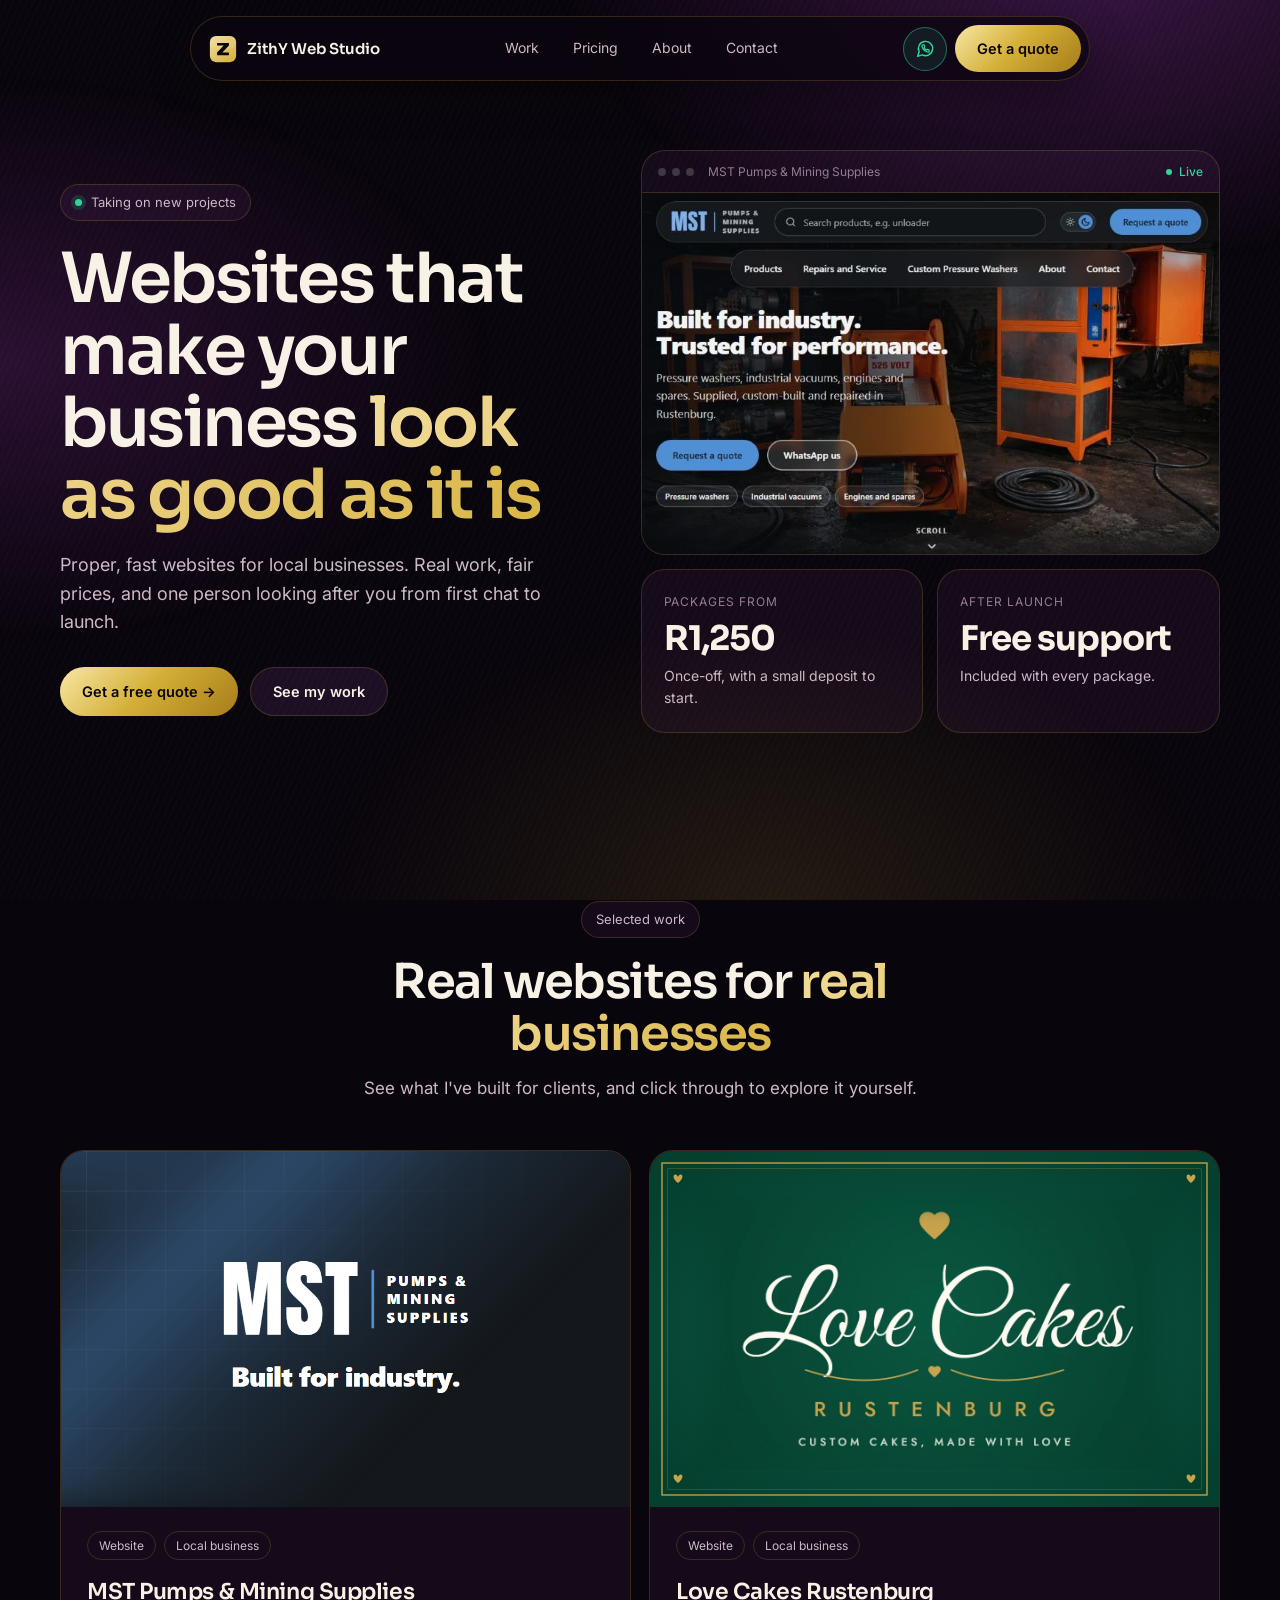
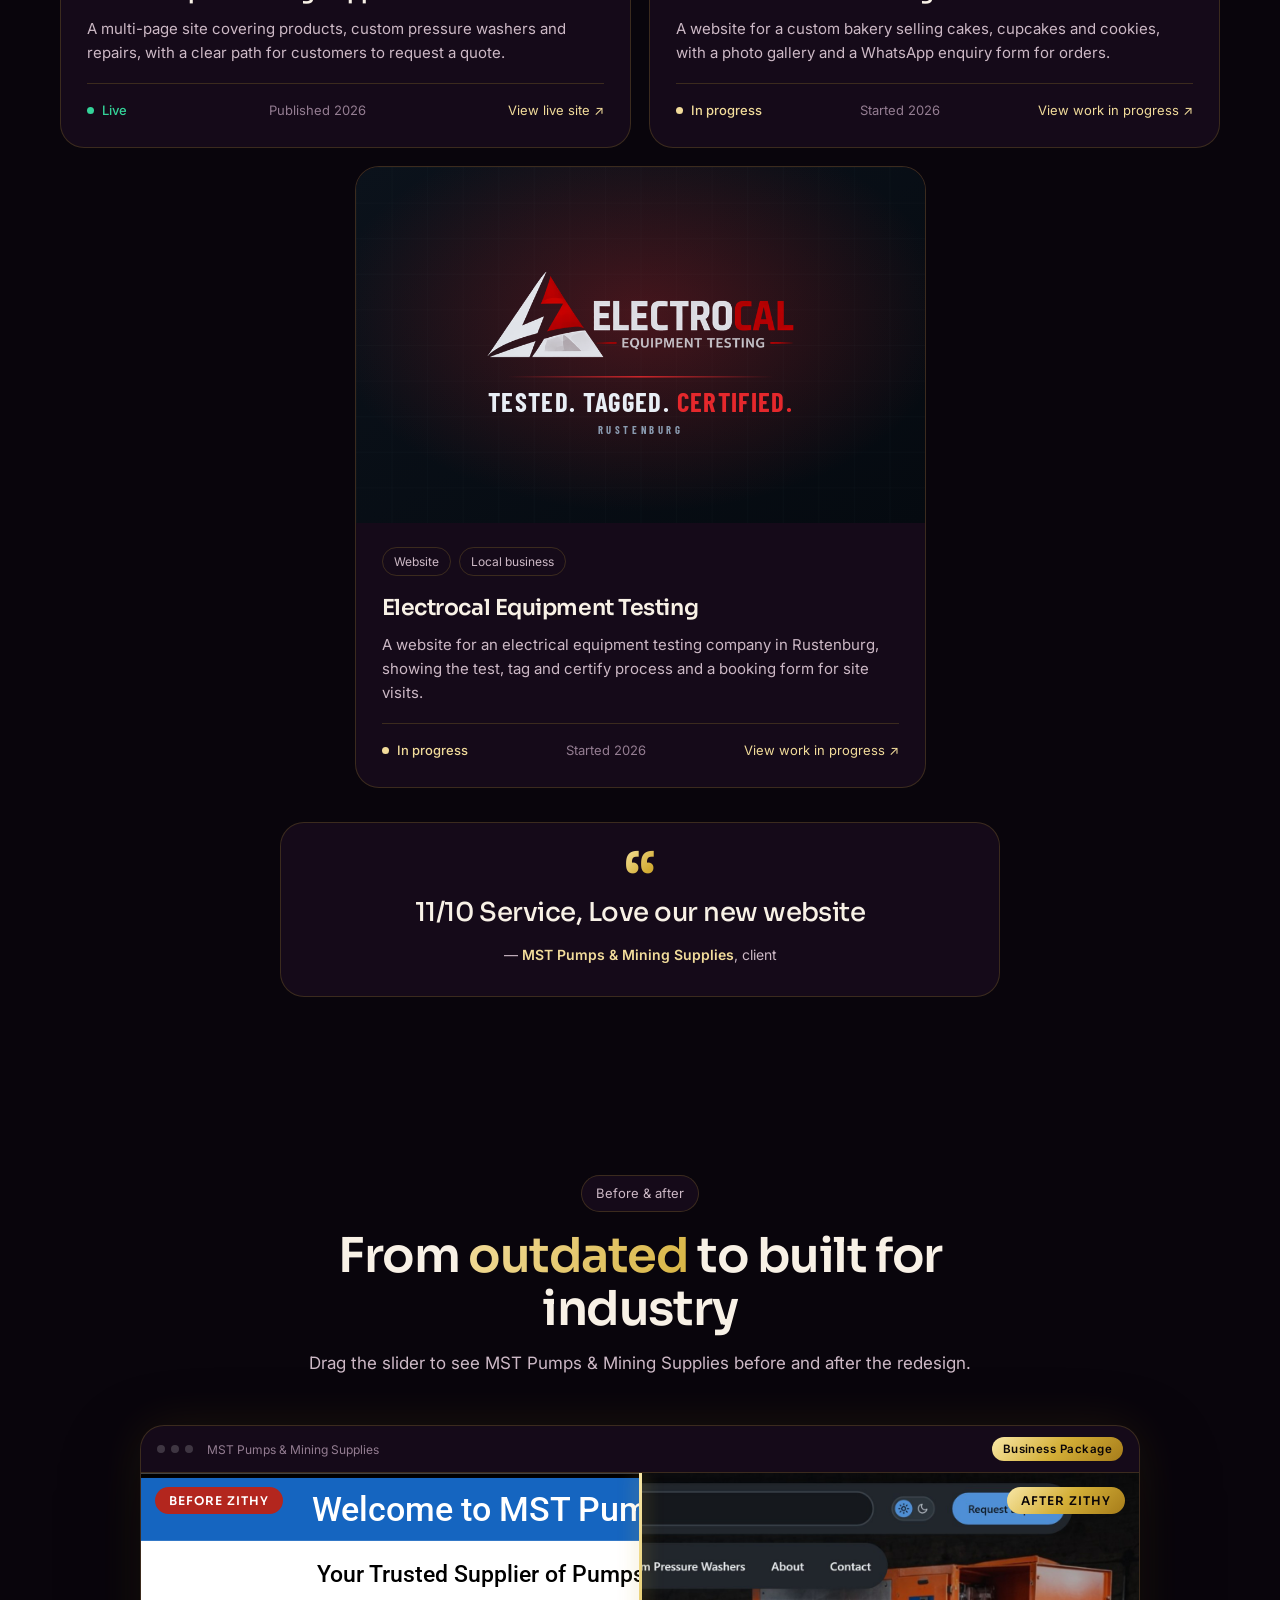
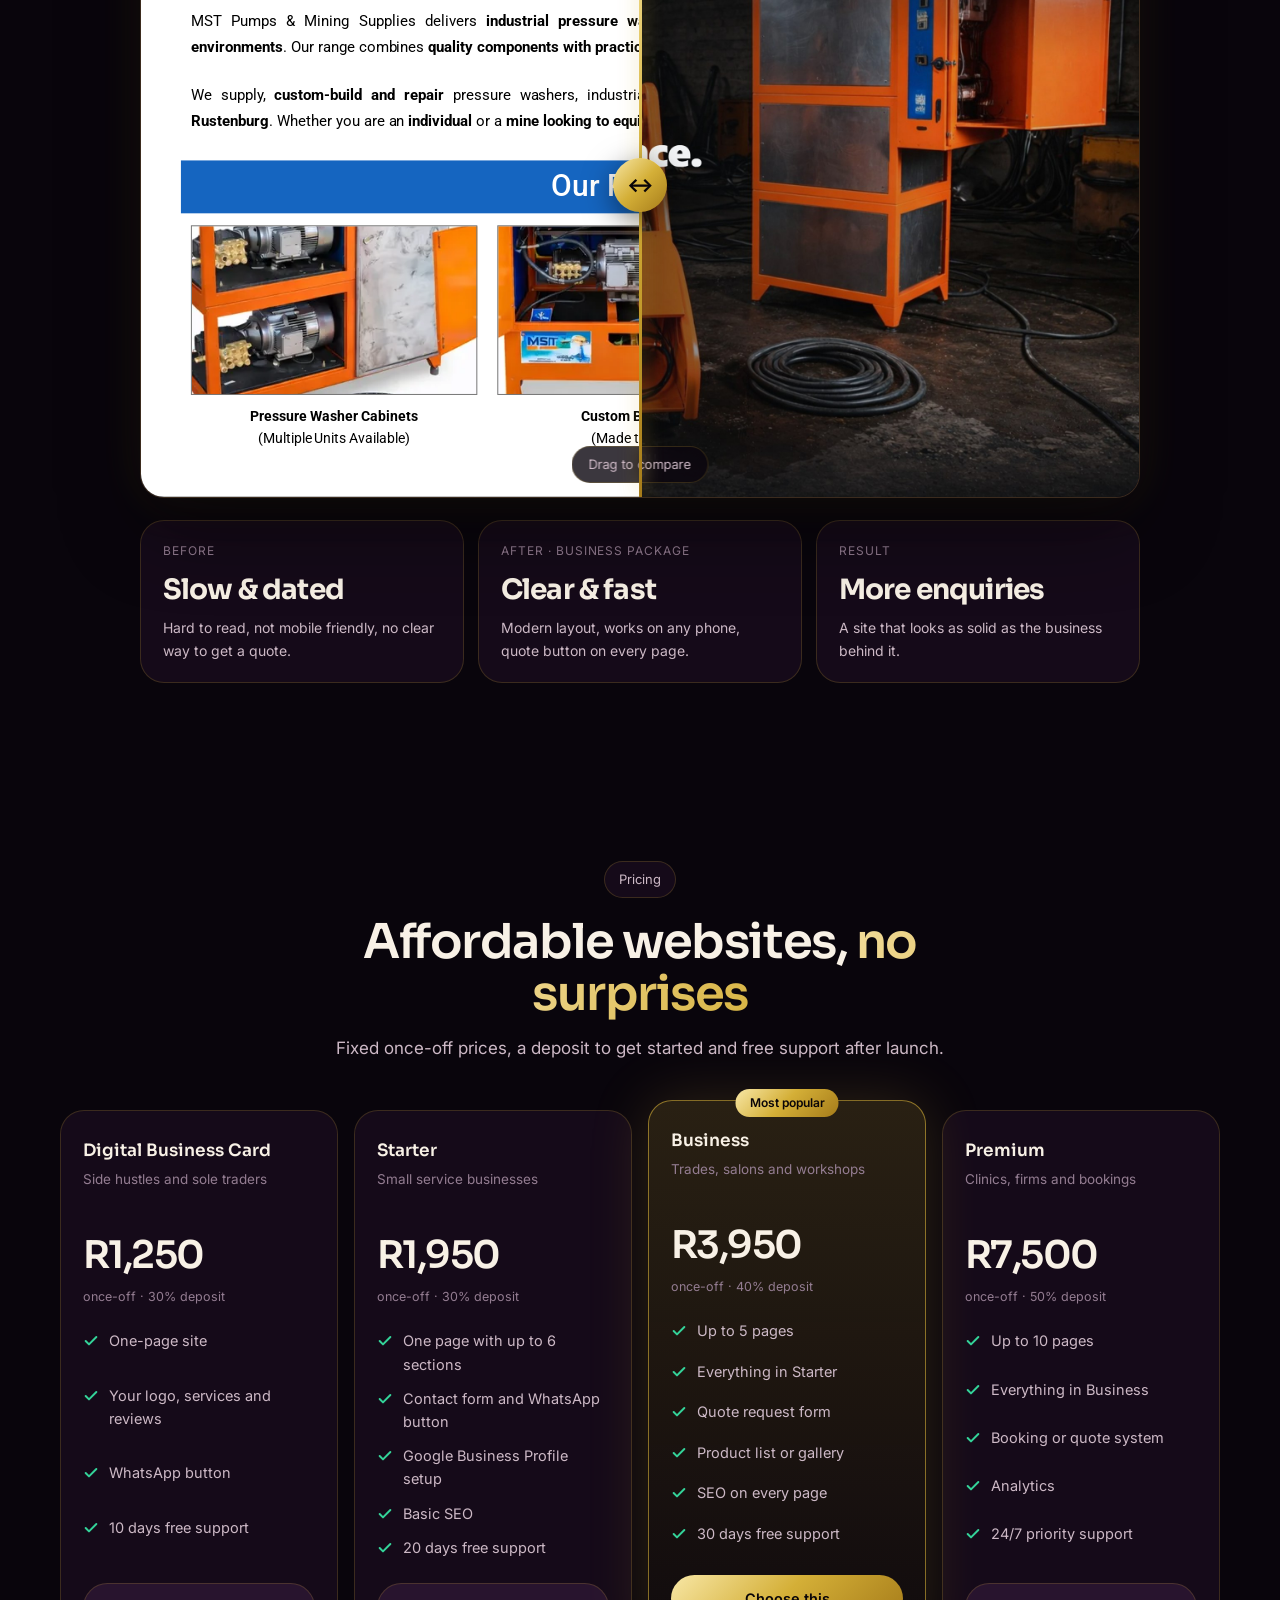
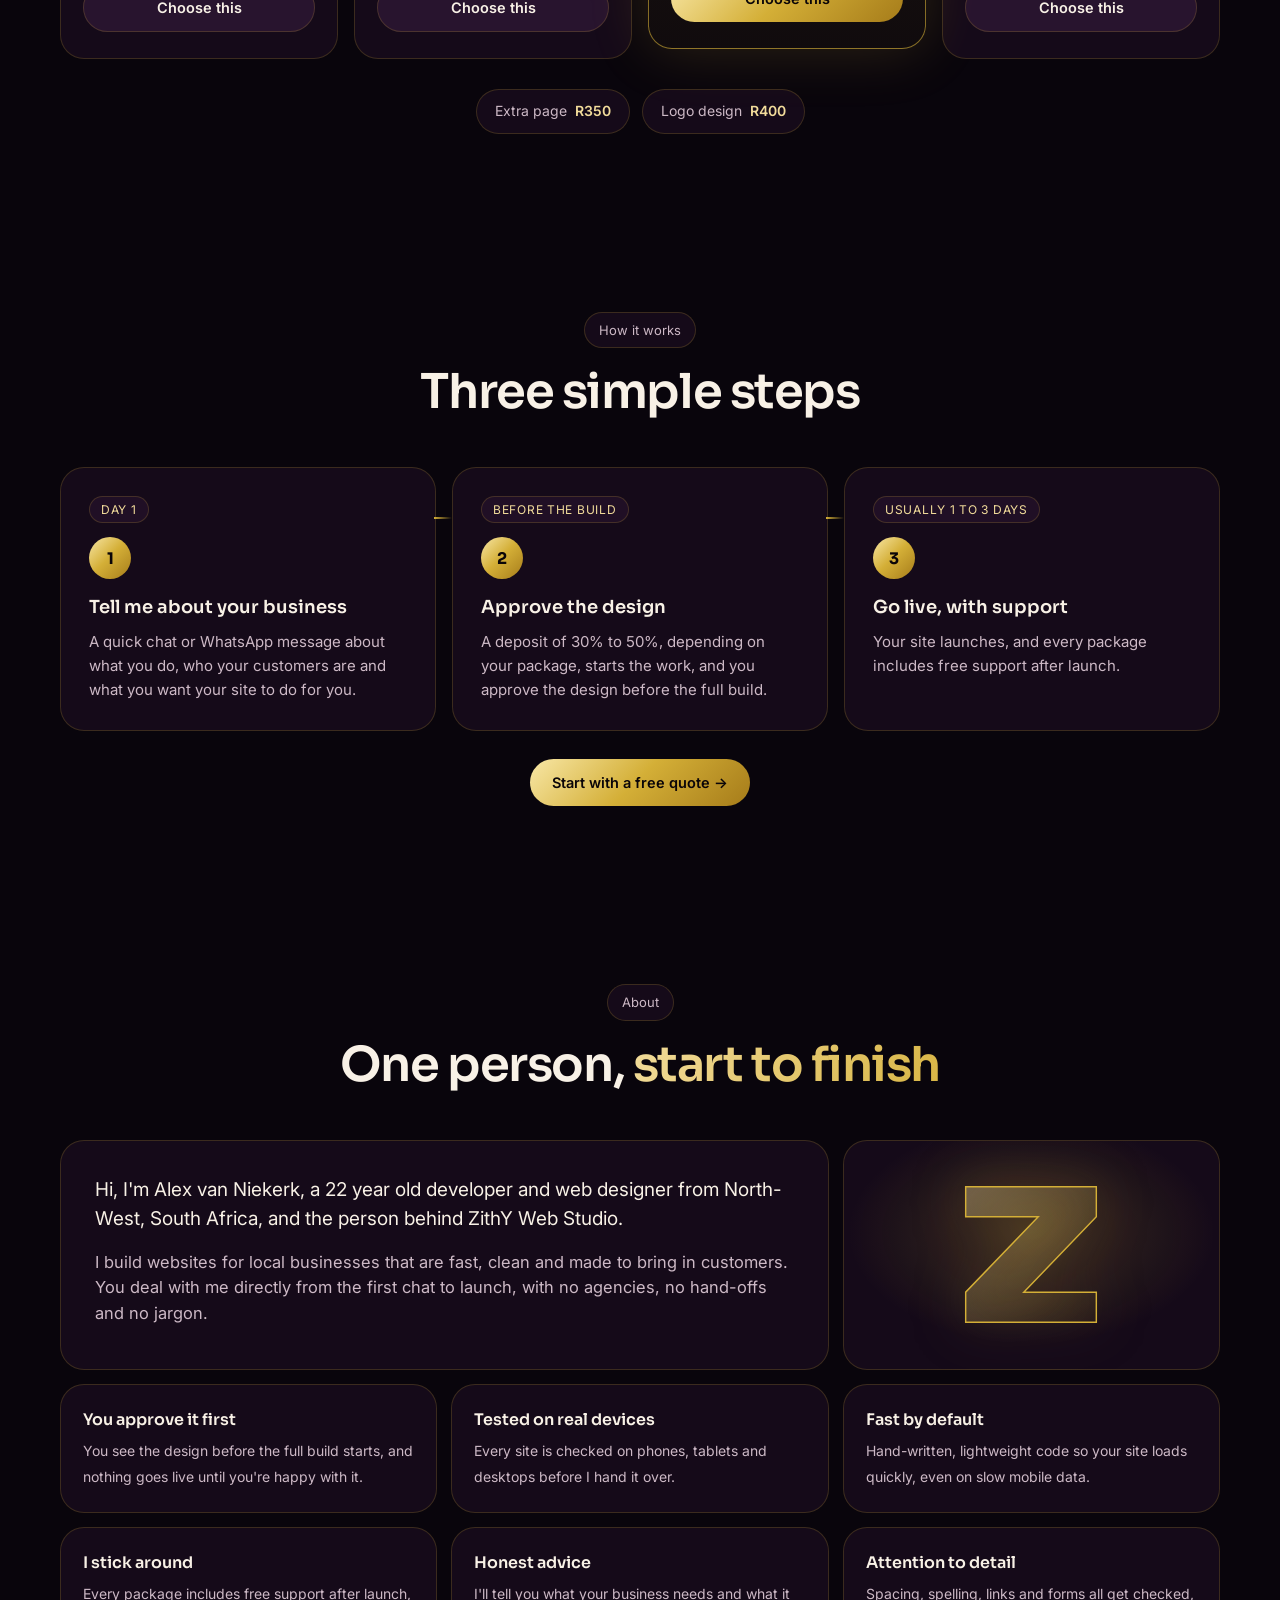
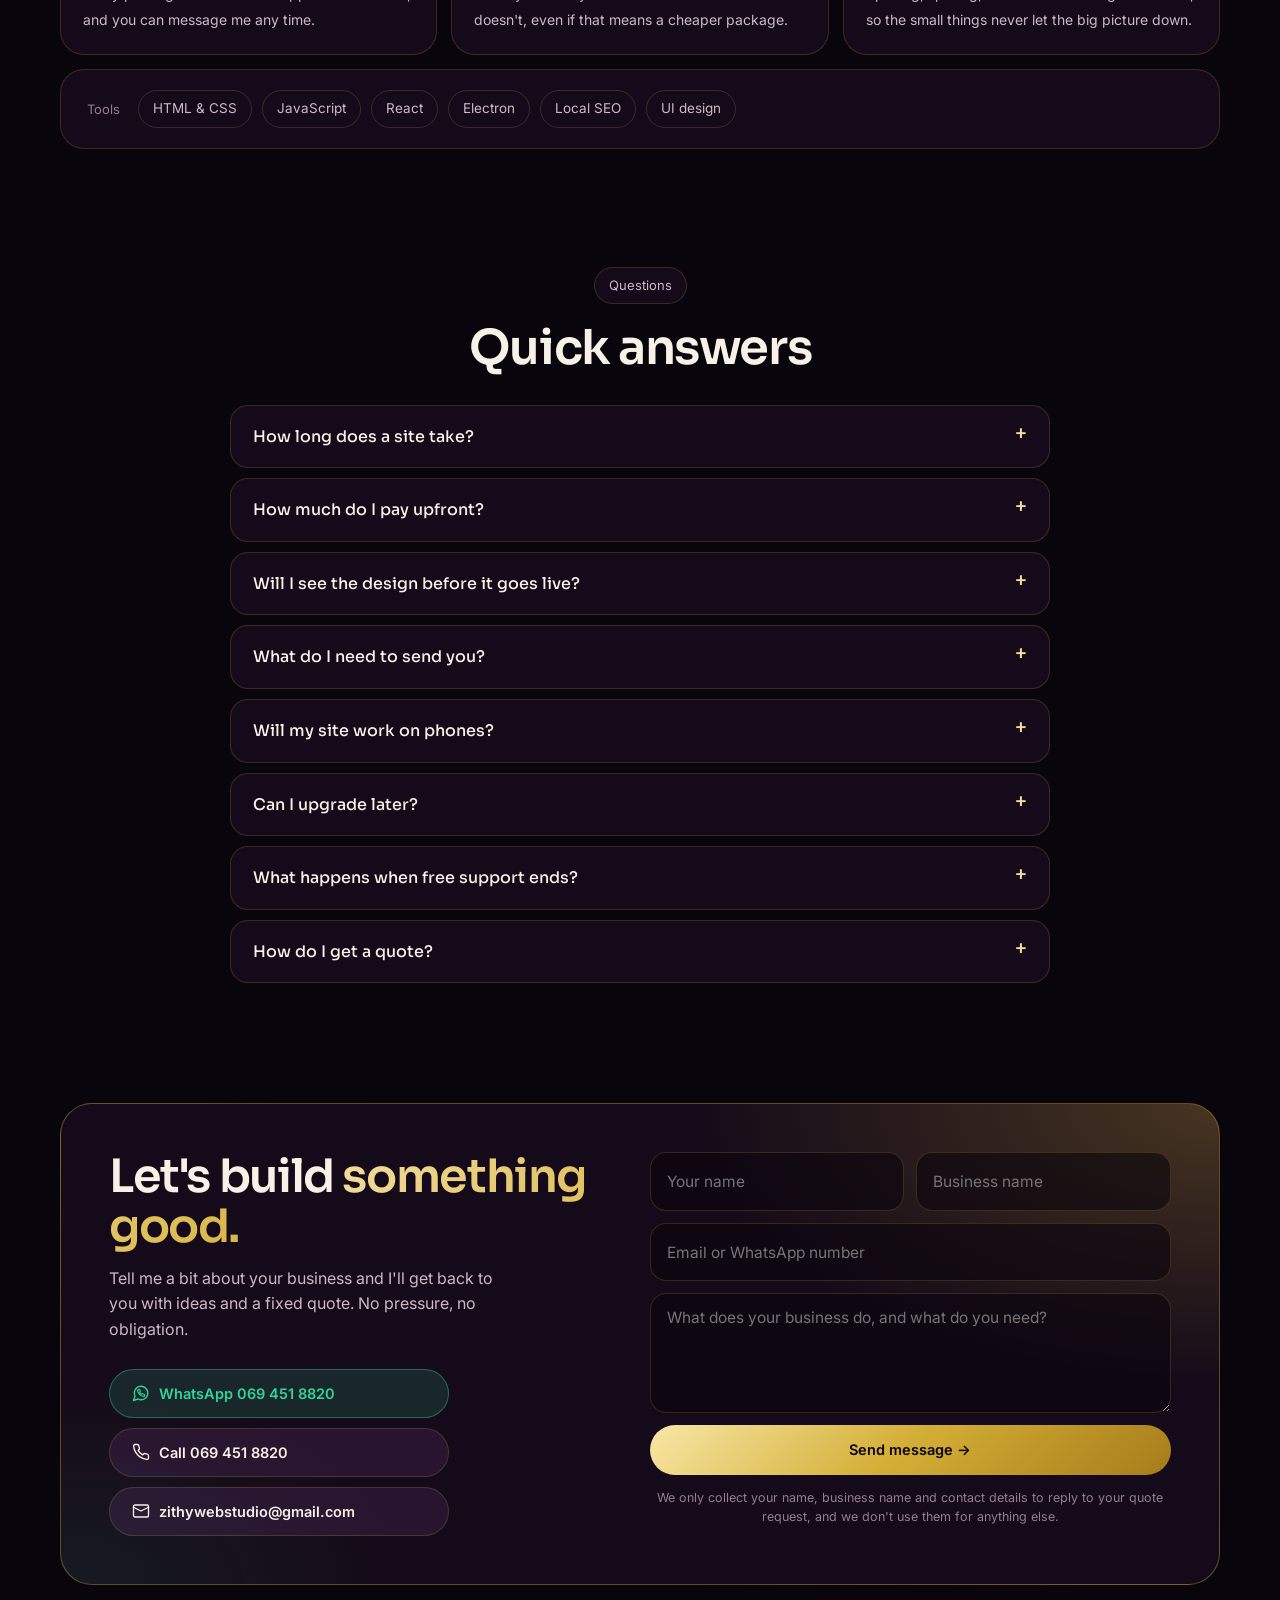
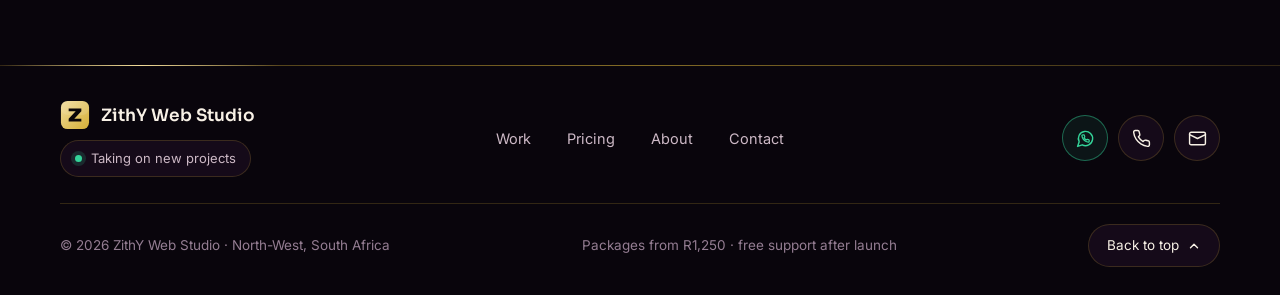
==== commit f1dcccdc: "Centre the privacy note under the send button and keep the quote mark inside its card Co-Authored-By" ====
--- a/index.html
+++ b/index.html
@@ -164,15 +164,15 @@
 .old .row div{flex:1;text-align:center;font-size:14px;line-height:1.6}
 .old .row i{display:block;height:170px;border:1px solid #777;margin-bottom:10px;background:#fff url(work/mst-machines.webp) no-repeat}
 .old .row b{display:block}
-.quote{max-width:720px;margin:34px auto 0;text-align:center;padding:34px 36px 30px;border:1px solid var(--line);background:var(--card);border-radius:var(--r);position:relative}
-.quote::before{content:'\201C';position:absolute;top:-6px;left:50%;translate:-50% 0;font:700 76px/1 'Sora';background:linear-gradient(135deg,#f8e7a6,#d4af37 50%,#a67c1a);-webkit-background-clip:text;background-clip:text;color:transparent}
-.quote p{font:500 clamp(20px,2.6vw,26px)/1.35 'Sora';letter-spacing:-.02em;margin-top:22px}
+.quote{max-width:720px;margin:34px auto 0;text-align:center;padding:58px 36px 30px;border:1px solid var(--line);background:var(--card);border-radius:var(--r);position:relative}
+.quote::before{content:'\201C';position:absolute;top:22px;left:50%;translate:-50% 0;font:700 64px/1 'Sora';background:linear-gradient(135deg,#f8e7a6,#d4af37 50%,#a67c1a);-webkit-background-clip:text;background-clip:text;color:transparent}
+.quote p{font:500 clamp(20px,2.6vw,26px)/1.35 'Sora';letter-spacing:-.02em;margin-top:14px}
 .quote cite{display:block;margin-top:14px;font-style:normal;font-size:14px;color:var(--muted)}.quote cite b{color:var(--accent2);font-weight:600}
 .step{position:relative}.step .tm{display:inline-block;margin-bottom:14px;font-size:12px;letter-spacing:.06em;text-transform:uppercase;color:var(--accent2);border:1px solid var(--line);background:var(--card);border-radius:999px;padding:3px 11px}
 .step .n{margin-bottom:14px}
 @media(min-width:961px){.step:not(:last-child)::after{content:'';position:absolute;top:49px;right:-17px;width:18px;height:2px;background:linear-gradient(90deg,var(--accent),transparent)}}
 .stepcta{display:flex;justify-content:center;margin-top:28px}
-.priv{font-size:12.5px;line-height:1.5;color:var(--dim);text-align:center}</style></head><body>
+.fgrid .priv{max-width:none;width:100%;margin:2px 0 0;font-size:12.5px;line-height:1.5;color:var(--dim);text-align:center}</style></head><body>
 <header class="nc" data-nav><a class="brand" href="#top"><svg width="28" height="28" viewBox="0 0 64 64" aria-hidden="true" ><defs><linearGradient id="bg28c6b4fc" x1="0" y1="0" x2="1" y2="1"><stop offset="0" stop-color="#f2dc9b"/><stop offset="1" stop-color="#d4af37"/></linearGradient></defs><rect x="2" y="2" width="60" height="60" rx="14" fill="url(#bg28c6b4fc)"/><rect x="2" y="2" width="60" height="30" rx="14" fill="#fff" fill-opacity=".10"/><path d="M0 0H270V62L120 218H270V280H0V218L150 62H0Z" transform="translate(18.5 18) scale(0.1)" fill="#0a0508"/></svg><span>ZithY Web Studio</span></a><nav class="links"><a class="nl" data-id="work" href="#work">Work</a><a class="nl" data-id="pricing" href="#pricing">Pricing</a><a class="nl" data-id="about" href="#about">About</a><a class="nl" data-id="contact" href="#contact">Contact</a></nav><div class="quick"><a class="ic wa" href="https://wa.me/27694518820?text=Hi%20ZithY%20Web%20Studio%2C%20I'd%20like%20a%20quote%20for%20a%20website." target="_blank" rel="noopener" aria-label="WhatsApp" title="WhatsApp"><svg width="19" height="19" viewBox="0 0 24 24" fill="none" stroke="currentColor" stroke-width="1.8" stroke-linecap="round" stroke-linejoin="round" aria-hidden="true"><path d="M7.9 20A9 9 0 1 0 4 16.1L2 22Z"/><g transform="translate(6.5 6.5) scale(0.46)"><path stroke-width="3.4" d="M22 16.92v3a2 2 0 0 1-2.18 2 19.79 19.79 0 0 1-8.63-3.07 19.5 19.5 0 0 1-6-6 19.79 19.79 0 0 1-3.07-8.67A2 2 0 0 1 4.11 2h3a2 2 0 0 1 2 1.72 12.84 12.84 0 0 0 .7 2.81 2 2 0 0 1-.45 2.11L8.09 9.91a16 16 0 0 0 6 6l1.27-1.27a2 2 0 0 1 2.11-.45 12.84 12.84 0 0 0 2.81.7A2 2 0 0 1 22 16.92z"/></g></svg></a><a class="btn cta" href="#contact">Get a quote</a></div><button class="menu" id="menu" aria-label="Menu" aria-expanded="false"><svg viewBox="0 0 24 24" width="20" height="20" fill="none" stroke="currentColor" stroke-width="2" stroke-linecap="round" aria-hidden="true"><path d="M4 7h16M4 12h16M4 17h16"/></svg></button></header><div class="mpanel" id="mpanel"><a class="ml" data-id="top" href="#top">Home</a><a class="ml" data-id="work" href="#work">Work</a><a class="ml" data-id="pricing" href="#pricing">Pricing</a><a class="ml" data-id="about" href="#about">About</a><a class="ml" data-id="contact" href="#contact">Contact</a><a class="btn" href="#contact">Get a quote</a></div>
 <main id="top">
 <section class="hero"><div class="wrap">
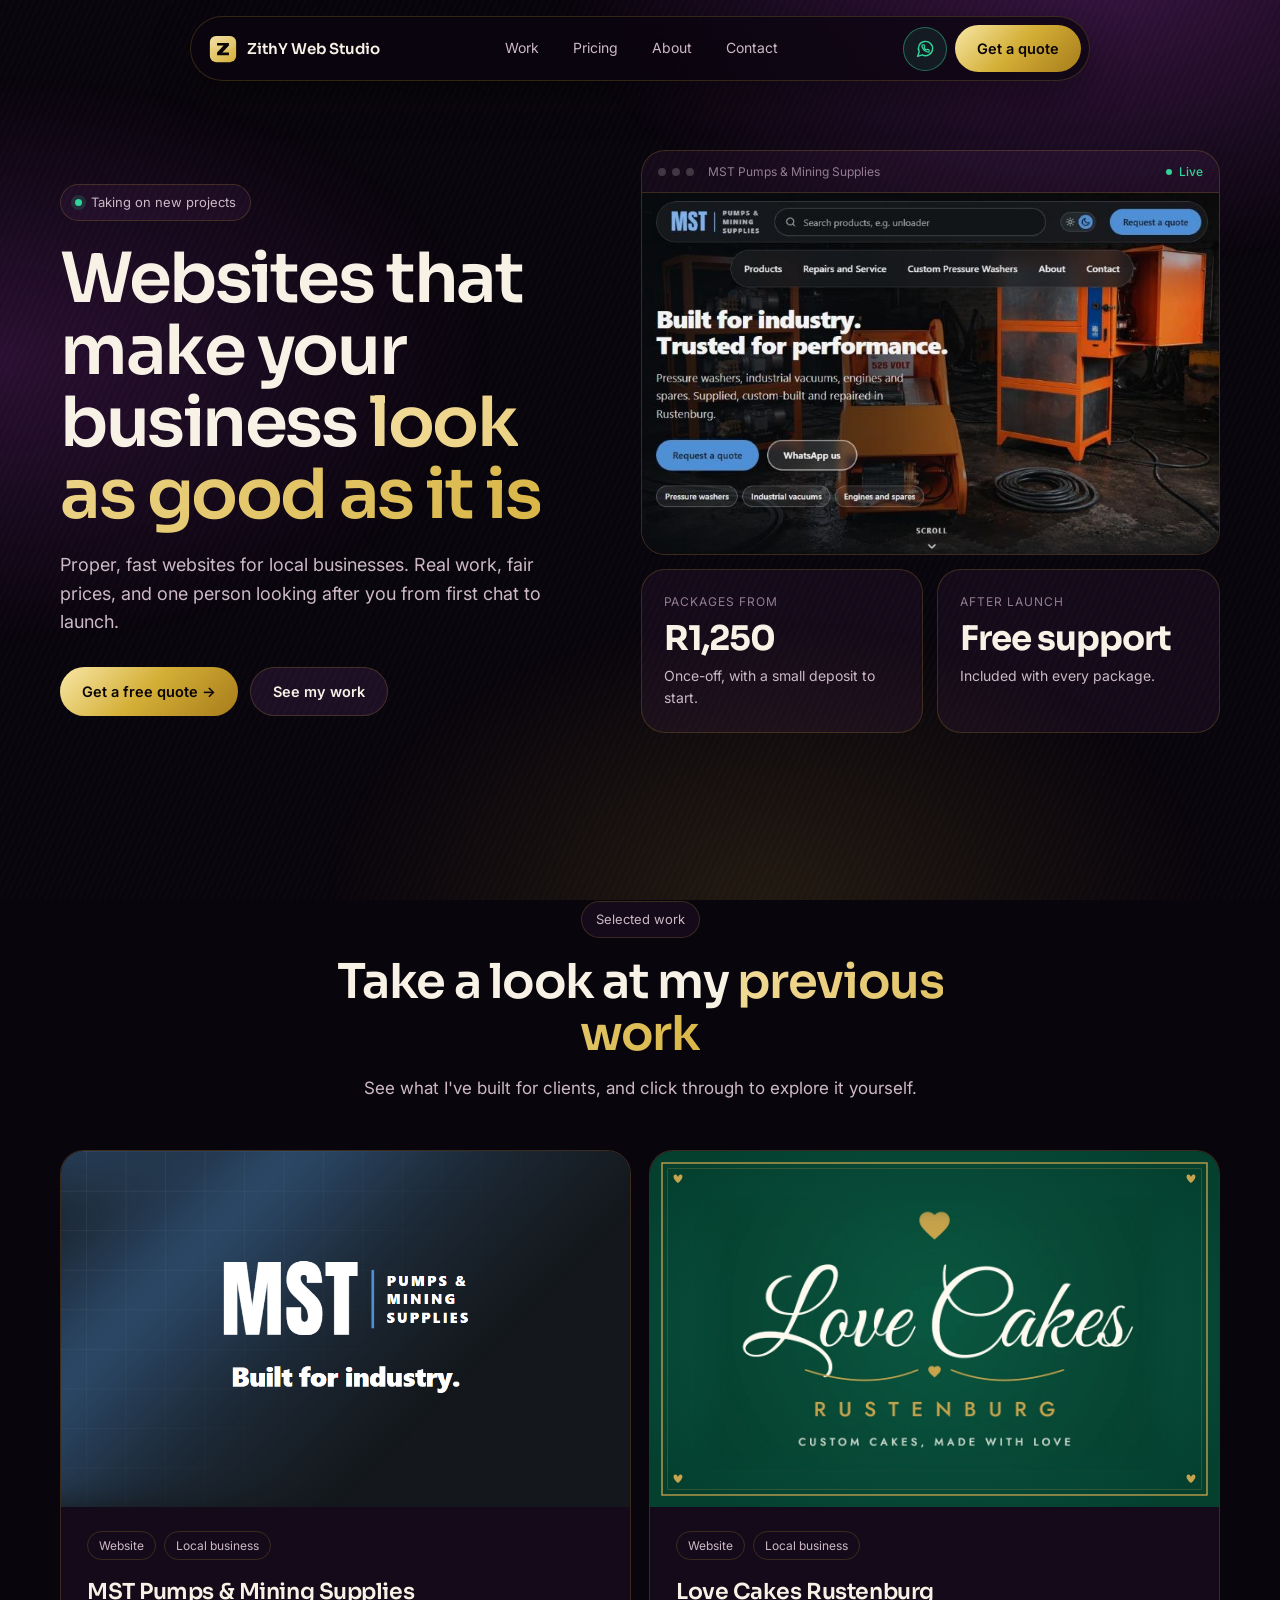
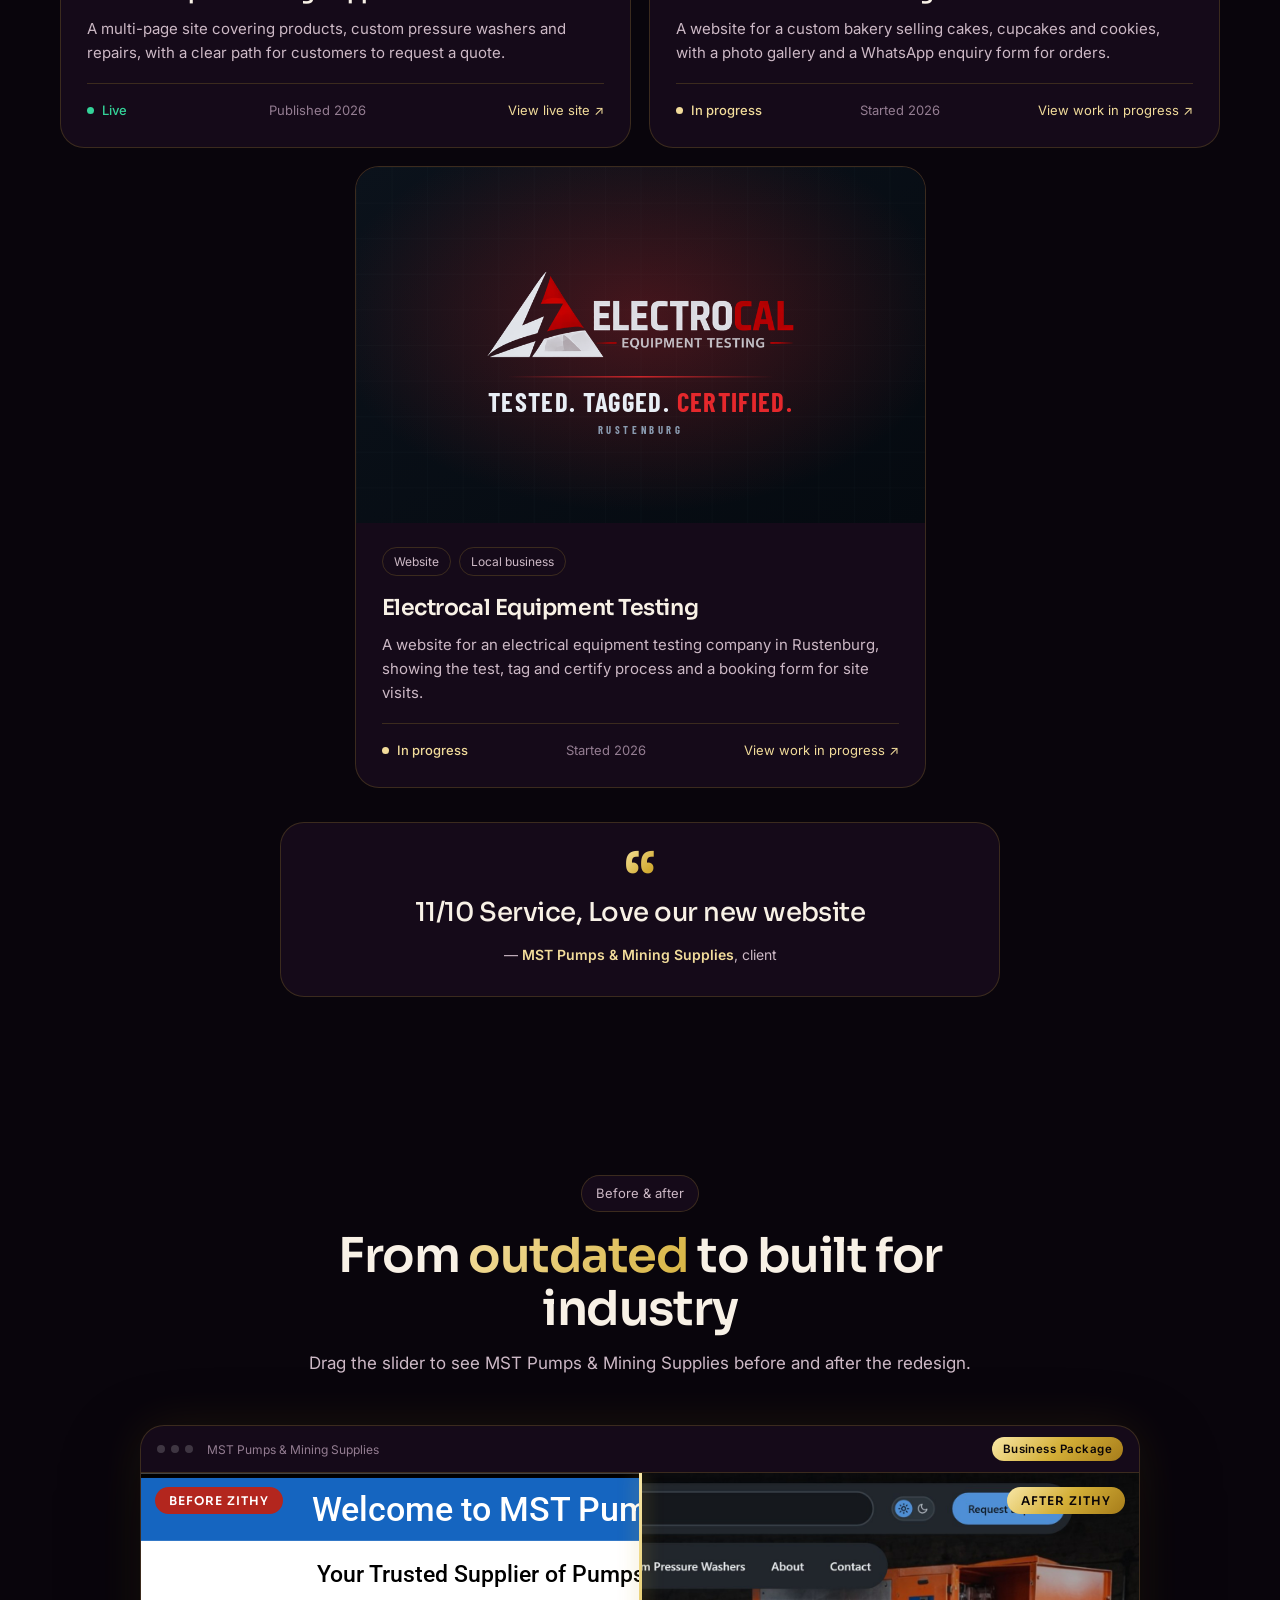
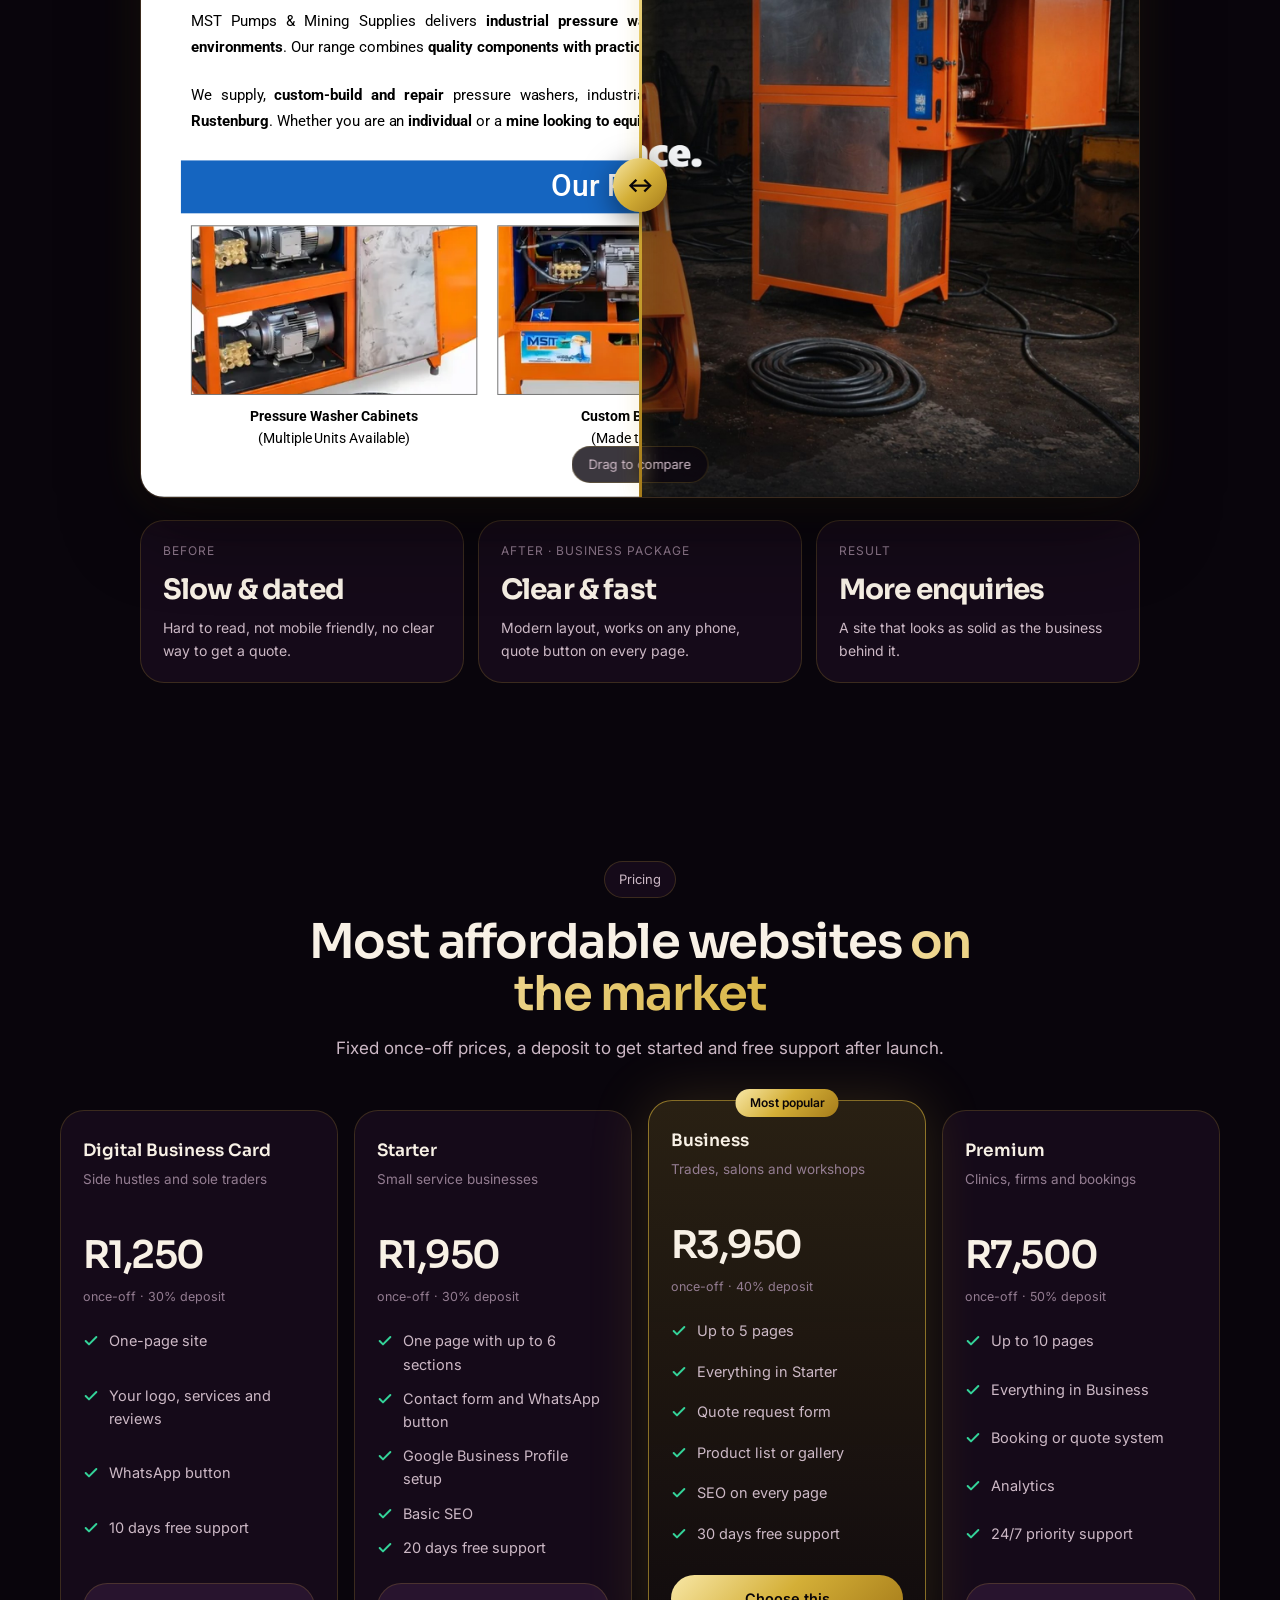
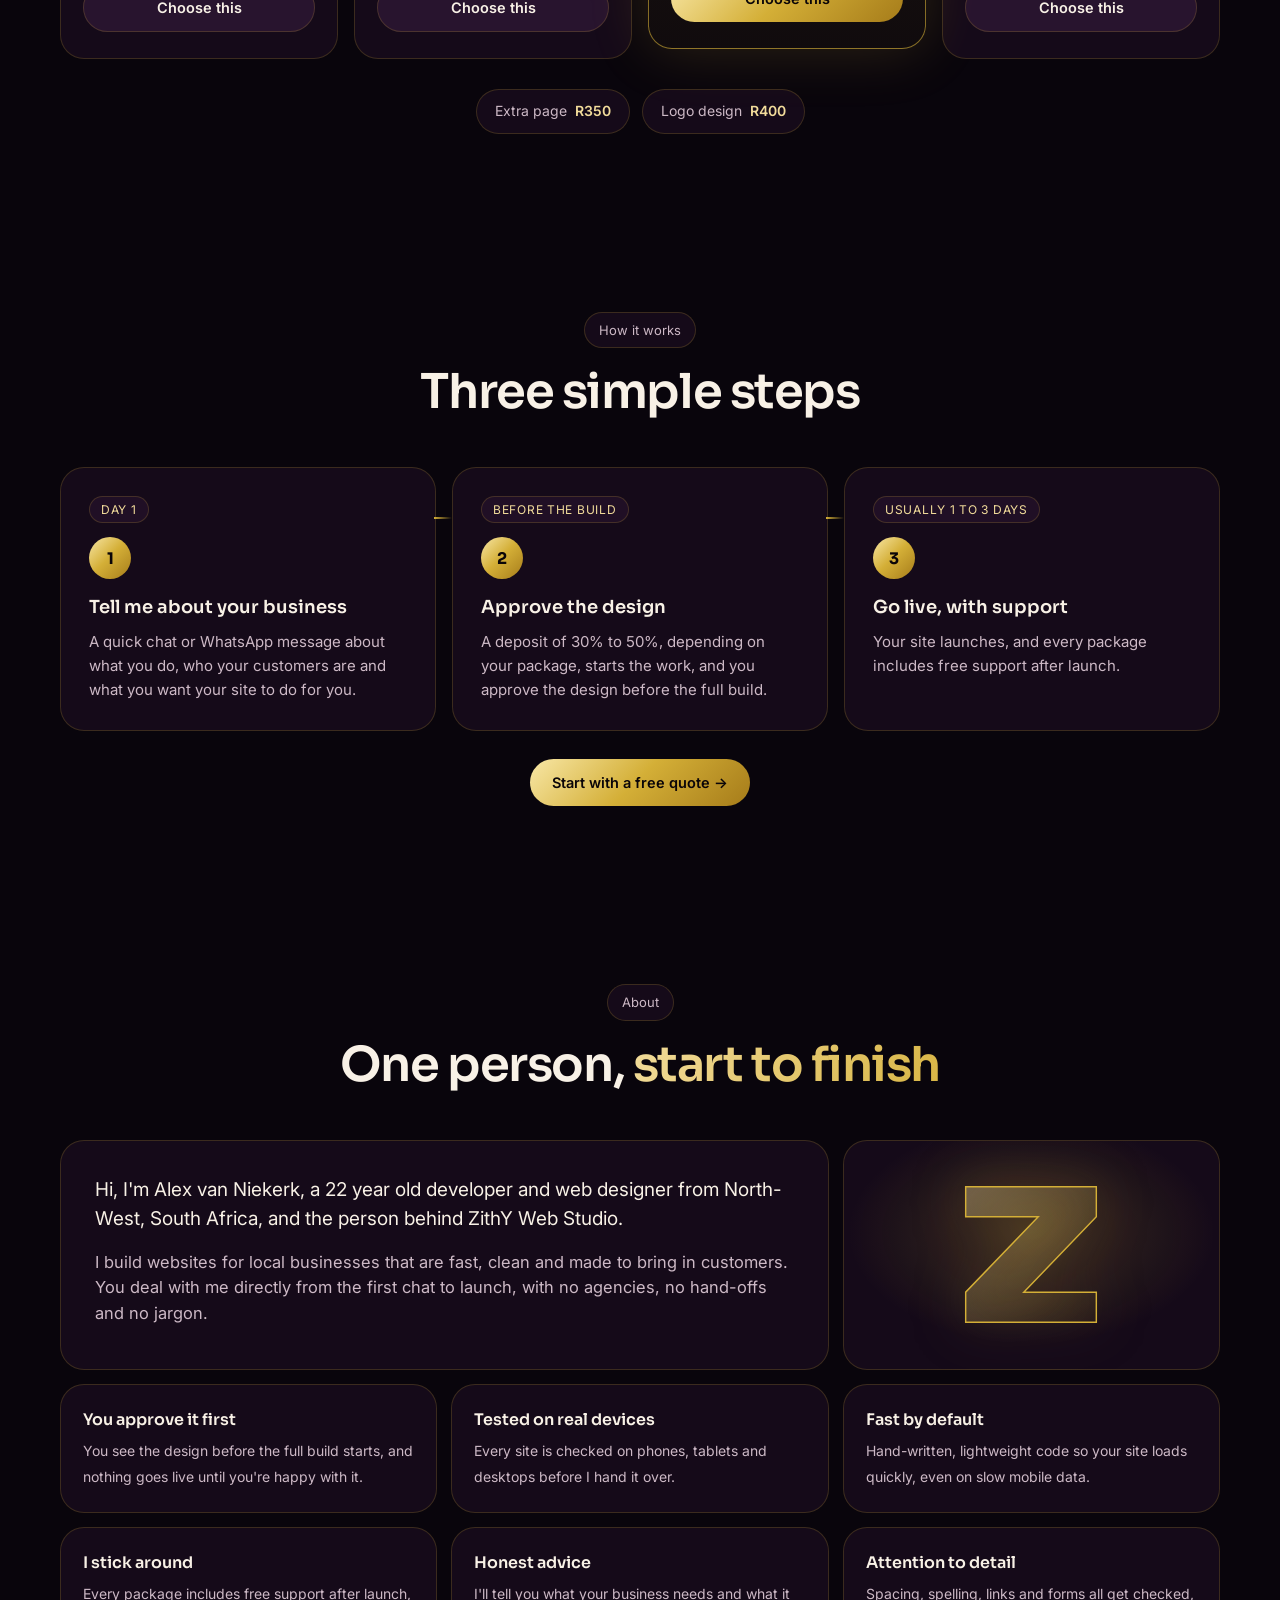
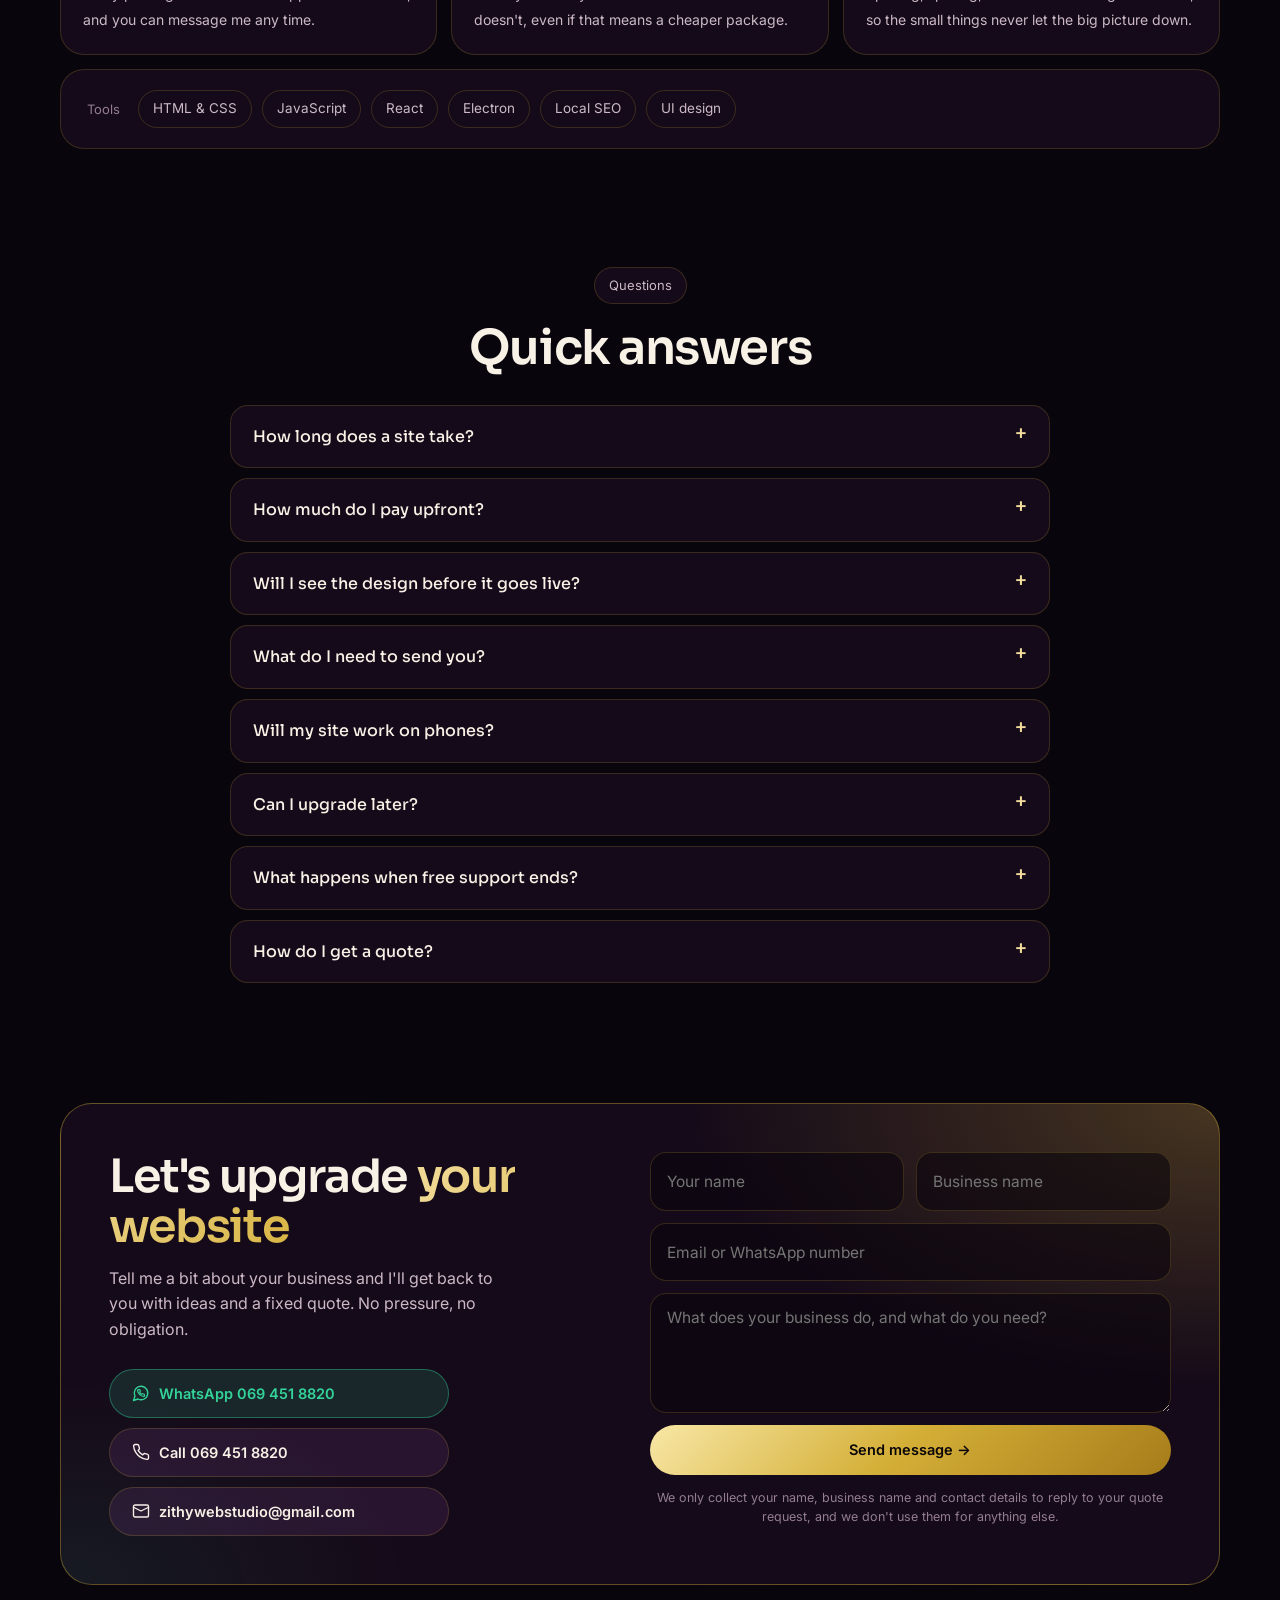
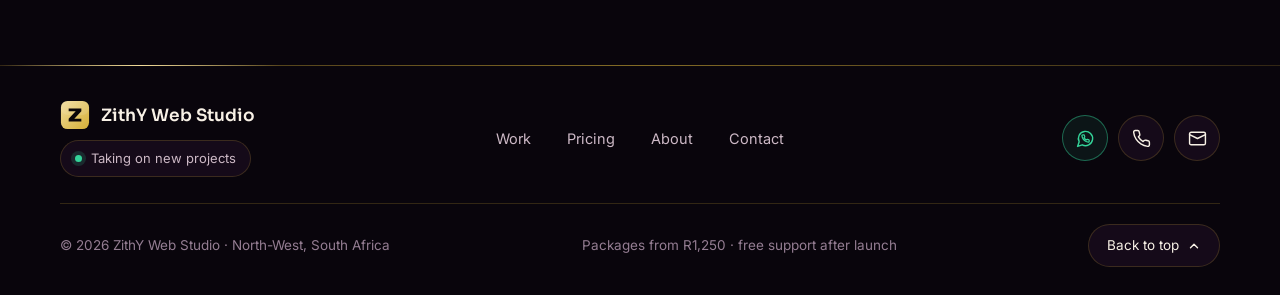
==== commit 80cbec8e: "Update Work, Pricing and Contact section headings Co-Authored-By: Claude Sonnet 5.5 <noreply@anthrop" ====
--- a/index.html
+++ b/index.html
@@ -188,7 +188,7 @@
 </div></section>
 
 <section class="sec" id="work"><div class="wrap">
-  <div class="head"><span class="chip">Selected work</span><h2>Real websites for <span class="grad">real businesses</span></h2><p>See what I've built for clients, and click through to explore it yourself.</p></div>
+  <div class="head"><span class="chip">Selected work</span><h2>Take a look at my <span class="grad">previous work</span></h2><p>See what I've built for clients, and click through to explore it yourself.</p></div>
   <div class="works"><a class="work" href="https://mstindustrial.co.za/" target="_blank" rel="noopener"><div class="img"><img src="work/mst-work.png" alt="MST Pumps &amp; Mining Supplies website"></div><div class="b"><div class="tags"><span class="tg">Website</span><span class="tg">Local business</span></div><h3>MST Pumps &amp; Mining Supplies</h3><p>A multi-page site covering products, custom pressure washers and repairs, with a clear path for customers to request a quote.</p><div class="f"><b class="ok">Live</b><span>Published 2026</span><em>View live site ↗</em></div></div></a><a class="work" href="https://zithy.github.io/lovecakes-rustenburg/" target="_blank" rel="noopener"><div class="img"><img src="work/lovecakes-work.svg" alt="Love Cakes Rustenburg website"></div><div class="b"><div class="tags"><span class="tg">Website</span><span class="tg">Local business</span></div><h3>Love Cakes Rustenburg</h3><p>A website for a custom bakery selling cakes, cupcakes and cookies, with a photo gallery and a WhatsApp enquiry form for orders.</p><div class="f"><b class="wip">In progress</b><span>Started 2026</span><em>View work in progress ↗</em></div></div></a><a class="work solo" href="https://zithy.github.io/electrocal-website/" target="_blank" rel="noopener"><div class="img"><img src="work/electrocal-work.svg" alt="Electrocal Equipment Testing website"></div><div class="b"><div class="tags"><span class="tg">Website</span><span class="tg">Local business</span></div><h3>Electrocal Equipment Testing</h3><p>A website for an electrical equipment testing company in Rustenburg, showing the test, tag and certify process and a booking form for site visits.</p><div class="f"><b class="wip">In progress</b><span>Started 2026</span><em>View work in progress ↗</em></div></div></a></div>
 
   <figure class="quote" style="margin-inline:auto"><p>11/10 Service, Love our new website</p><cite>— <b>MST Pumps &amp; Mining Supplies</b>, client</cite></figure>
@@ -244,7 +244,7 @@
 </script>
 
 <section class="sec" id="pricing"><div class="wrap">
-  <div class="head"><span class="chip">Pricing</span><h2>Affordable websites, <span class="grad">no surprises</span></h2><p>Fixed once-off prices, a deposit to get started and free support after launch.</p></div>
+  <div class="head"><span class="chip">Pricing</span><h2>Most affordable websites <span class="grad">on the market</span></h2><p>Fixed once-off prices, a deposit to get started and free support after launch.</p></div>
   <div class="plans"><div class="plan"><h3>Digital Business Card</h3><p class="who">Side hustles and sole traders</p><div class="p">R1,250</div><div class="d">once-off · 30% deposit</div><ul><li><svg width="16" height="16" viewBox="0 0 24 24" fill="none" stroke="currentColor" stroke-width="3" stroke-linecap="round" stroke-linejoin="round" aria-hidden="true"><path d="m4 12 5 5L20 6"/></svg>One-page site</li><li><svg width="16" height="16" viewBox="0 0 24 24" fill="none" stroke="currentColor" stroke-width="3" stroke-linecap="round" stroke-linejoin="round" aria-hidden="true"><path d="m4 12 5 5L20 6"/></svg>Your logo, services and reviews</li><li><svg width="16" height="16" viewBox="0 0 24 24" fill="none" stroke="currentColor" stroke-width="3" stroke-linecap="round" stroke-linejoin="round" aria-hidden="true"><path d="m4 12 5 5L20 6"/></svg>WhatsApp button</li><li><svg width="16" height="16" viewBox="0 0 24 24" fill="none" stroke="currentColor" stroke-width="3" stroke-linecap="round" stroke-linejoin="round" aria-hidden="true"><path d="m4 12 5 5L20 6"/></svg>10 days free support</li></ul><a class="btn ghost" href="#contact">Choose this</a></div><div class="plan"><h3>Starter</h3><p class="who">Small service businesses</p><div class="p">R1,950</div><div class="d">once-off · 30% deposit</div><ul><li><svg width="16" height="16" viewBox="0 0 24 24" fill="none" stroke="currentColor" stroke-width="3" stroke-linecap="round" stroke-linejoin="round" aria-hidden="true"><path d="m4 12 5 5L20 6"/></svg>One page with up to 6 sections</li><li><svg width="16" height="16" viewBox="0 0 24 24" fill="none" stroke="currentColor" stroke-width="3" stroke-linecap="round" stroke-linejoin="round" aria-hidden="true"><path d="m4 12 5 5L20 6"/></svg>Contact form and WhatsApp button</li><li><svg width="16" height="16" viewBox="0 0 24 24" fill="none" stroke="currentColor" stroke-width="3" stroke-linecap="round" stroke-linejoin="round" aria-hidden="true"><path d="m4 12 5 5L20 6"/></svg>Google Business Profile setup</li><li><svg width="16" height="16" viewBox="0 0 24 24" fill="none" stroke="currentColor" stroke-width="3" stroke-linecap="round" stroke-linejoin="round" aria-hidden="true"><path d="m4 12 5 5L20 6"/></svg>Basic SEO</li><li><svg width="16" height="16" viewBox="0 0 24 24" fill="none" stroke="currentColor" stroke-width="3" stroke-linecap="round" stroke-linejoin="round" aria-hidden="true"><path d="m4 12 5 5L20 6"/></svg>20 days free support</li></ul><a class="btn ghost" href="#contact">Choose this</a></div><div class="plan pop"><span class="tag">Most popular</span><h3>Business</h3><p class="who">Trades, salons and workshops</p><div class="p">R3,950</div><div class="d">once-off · 40% deposit</div><ul><li><svg width="16" height="16" viewBox="0 0 24 24" fill="none" stroke="currentColor" stroke-width="3" stroke-linecap="round" stroke-linejoin="round" aria-hidden="true"><path d="m4 12 5 5L20 6"/></svg>Up to 5 pages</li><li><svg width="16" height="16" viewBox="0 0 24 24" fill="none" stroke="currentColor" stroke-width="3" stroke-linecap="round" stroke-linejoin="round" aria-hidden="true"><path d="m4 12 5 5L20 6"/></svg>Everything in Starter</li><li><svg width="16" height="16" viewBox="0 0 24 24" fill="none" stroke="currentColor" stroke-width="3" stroke-linecap="round" stroke-linejoin="round" aria-hidden="true"><path d="m4 12 5 5L20 6"/></svg>Quote request form</li><li><svg width="16" height="16" viewBox="0 0 24 24" fill="none" stroke="currentColor" stroke-width="3" stroke-linecap="round" stroke-linejoin="round" aria-hidden="true"><path d="m4 12 5 5L20 6"/></svg>Product list or gallery</li><li><svg width="16" height="16" viewBox="0 0 24 24" fill="none" stroke="currentColor" stroke-width="3" stroke-linecap="round" stroke-linejoin="round" aria-hidden="true"><path d="m4 12 5 5L20 6"/></svg>SEO on every page</li><li><svg width="16" height="16" viewBox="0 0 24 24" fill="none" stroke="currentColor" stroke-width="3" stroke-linecap="round" stroke-linejoin="round" aria-hidden="true"><path d="m4 12 5 5L20 6"/></svg>30 days free support</li></ul><a class="btn" href="#contact">Choose this</a></div><div class="plan"><h3>Premium</h3><p class="who">Clinics, firms and bookings</p><div class="p">R7,500</div><div class="d">once-off · 50% deposit</div><ul><li><svg width="16" height="16" viewBox="0 0 24 24" fill="none" stroke="currentColor" stroke-width="3" stroke-linecap="round" stroke-linejoin="round" aria-hidden="true"><path d="m4 12 5 5L20 6"/></svg>Up to 10 pages</li><li><svg width="16" height="16" viewBox="0 0 24 24" fill="none" stroke="currentColor" stroke-width="3" stroke-linecap="round" stroke-linejoin="round" aria-hidden="true"><path d="m4 12 5 5L20 6"/></svg>Everything in Business</li><li><svg width="16" height="16" viewBox="0 0 24 24" fill="none" stroke="currentColor" stroke-width="3" stroke-linecap="round" stroke-linejoin="round" aria-hidden="true"><path d="m4 12 5 5L20 6"/></svg>Booking or quote system</li><li><svg width="16" height="16" viewBox="0 0 24 24" fill="none" stroke="currentColor" stroke-width="3" stroke-linecap="round" stroke-linejoin="round" aria-hidden="true"><path d="m4 12 5 5L20 6"/></svg>Analytics</li><li><svg width="16" height="16" viewBox="0 0 24 24" fill="none" stroke="currentColor" stroke-width="3" stroke-linecap="round" stroke-linejoin="round" aria-hidden="true"><path d="m4 12 5 5L20 6"/></svg>24/7 priority support</li></ul><a class="btn ghost" href="#contact">Choose this</a></div></div>
   <div class="addons"><span>Extra page<b>R350</b></span><span>Logo design<b>R400</b></span></div>
 </div></section>
@@ -271,7 +271,7 @@
 </div></section>
 
 <section class="contact" id="contact"><div class="wrap"><div class="cpanel">
-  <div><h2>Let's build <span class="grad">something good.</span></h2><p>Tell me a bit about your business and I'll get back to you with ideas and a fixed quote. No pressure, no obligation.</p>
+  <div><h2>Let's upgrade <span class="grad">your website</span></h2><p>Tell me a bit about your business and I'll get back to you with ideas and a fixed quote. No pressure, no obligation.</p>
     <div class="cbtns"><a class="btn wa" href="https://wa.me/27694518820?text=Hi%20ZithY%20Web%20Studio%2C%20I'd%20like%20a%20quote%20for%20a%20website." target="_blank" rel="noopener"><svg width="18" height="18" viewBox="0 0 24 24" fill="none" stroke="currentColor" stroke-width="1.8" stroke-linecap="round" stroke-linejoin="round" aria-hidden="true"><path d="M7.9 20A9 9 0 1 0 4 16.1L2 22Z"/><g transform="translate(6.5 6.5) scale(0.46)"><path stroke-width="3.4" d="M22 16.92v3a2 2 0 0 1-2.18 2 19.79 19.79 0 0 1-8.63-3.07 19.5 19.5 0 0 1-6-6 19.79 19.79 0 0 1-3.07-8.67A2 2 0 0 1 4.11 2h3a2 2 0 0 1 2 1.72 12.84 12.84 0 0 0 .7 2.81 2 2 0 0 1-.45 2.11L8.09 9.91a16 16 0 0 0 6 6l1.27-1.27a2 2 0 0 1 2.11-.45 12.84 12.84 0 0 0 2.81.7A2 2 0 0 1 22 16.92z"/></g></svg> WhatsApp 069 451 8820</a><a class="btn ghost" href="tel:+27694518820"><svg width="18" height="18" viewBox="0 0 24 24" fill="none" stroke="currentColor" stroke-width="1.8" stroke-linecap="round" stroke-linejoin="round" aria-hidden="true"><path d="M22 16.92v3a2 2 0 0 1-2.18 2 19.79 19.79 0 0 1-8.63-3.07 19.5 19.5 0 0 1-6-6 19.79 19.79 0 0 1-3.07-8.67A2 2 0 0 1 4.11 2h3a2 2 0 0 1 2 1.72 12.84 12.84 0 0 0 .7 2.81 2 2 0 0 1-.45 2.11L8.09 9.91a16 16 0 0 0 6 6l1.27-1.27a2 2 0 0 1 2.11-.45 12.84 12.84 0 0 0 2.81.7A2 2 0 0 1 22 16.92z"/></svg> Call 069 451 8820</a><a class="btn ghost" href="mailto:zithywebstudio@gmail.com"><svg width="18" height="18" viewBox="0 0 24 24" fill="none" stroke="currentColor" stroke-width="1.8" stroke-linecap="round" stroke-linejoin="round" aria-hidden="true"><rect x="2" y="4" width="20" height="16" rx="2"/><path d="m22 7-10 5L2 7"/></svg> zithywebstudio@gmail.com</a></div></div>
   <form class="fgrid" id="form"><div class="pkg" id="pkg" role="status" aria-live="polite" hidden></div><div class="two"><input name="name" placeholder="Your name" required autocomplete="name"><input name="business" placeholder="Business name" required autocomplete="organization"></div><input name="reach" placeholder="Email or WhatsApp number" required><textarea name="msg" placeholder="What does your business do, and what do you need?" required></textarea><input type="text" name="_honey" tabindex="-1" autocomplete="off" aria-hidden="true" style="position:absolute;left:-9999px;opacity:0;height:0;width:0"><button class="btn" type="submit">Send message →</button><p class="priv">We only collect your name, business name and contact details to reply to your quote request, and we don't use them for anything else.</p><div class="note" id="status" role="status" aria-live="polite" hidden></div></form>
 </div></div></section>
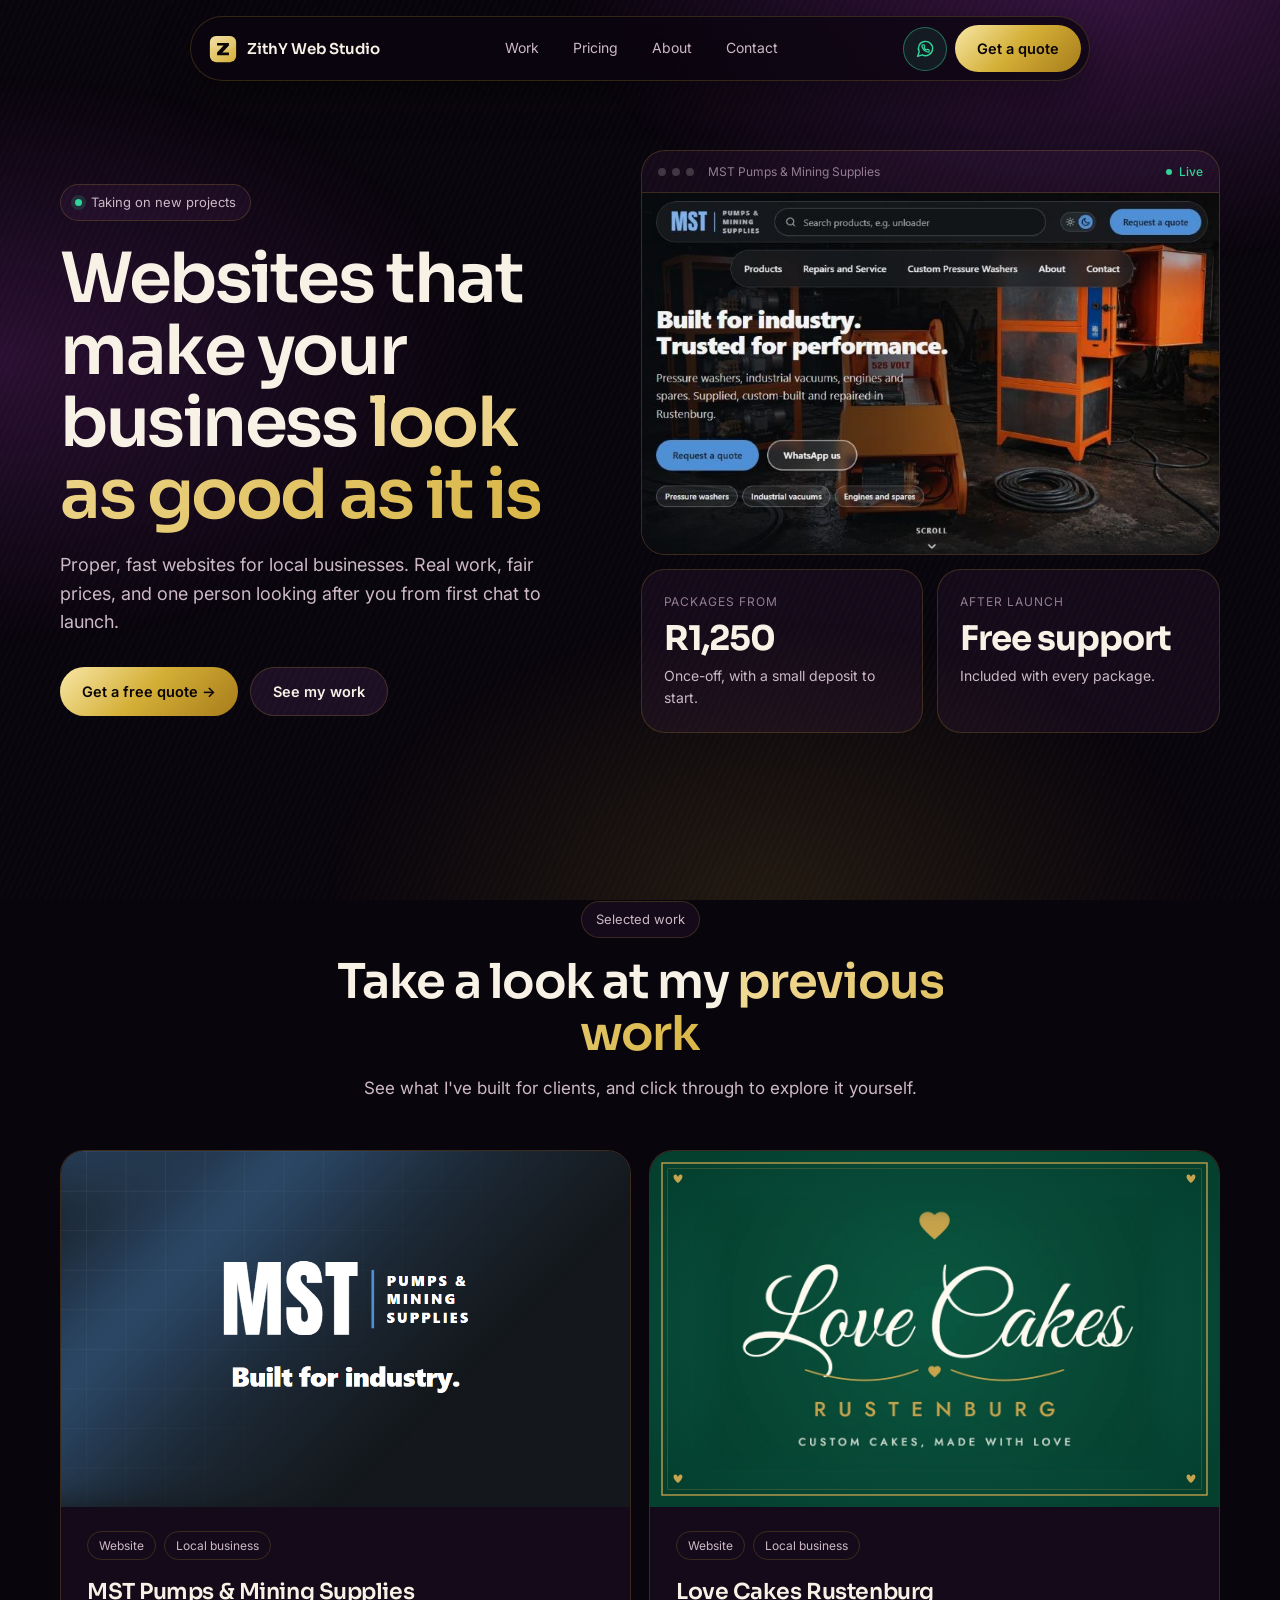
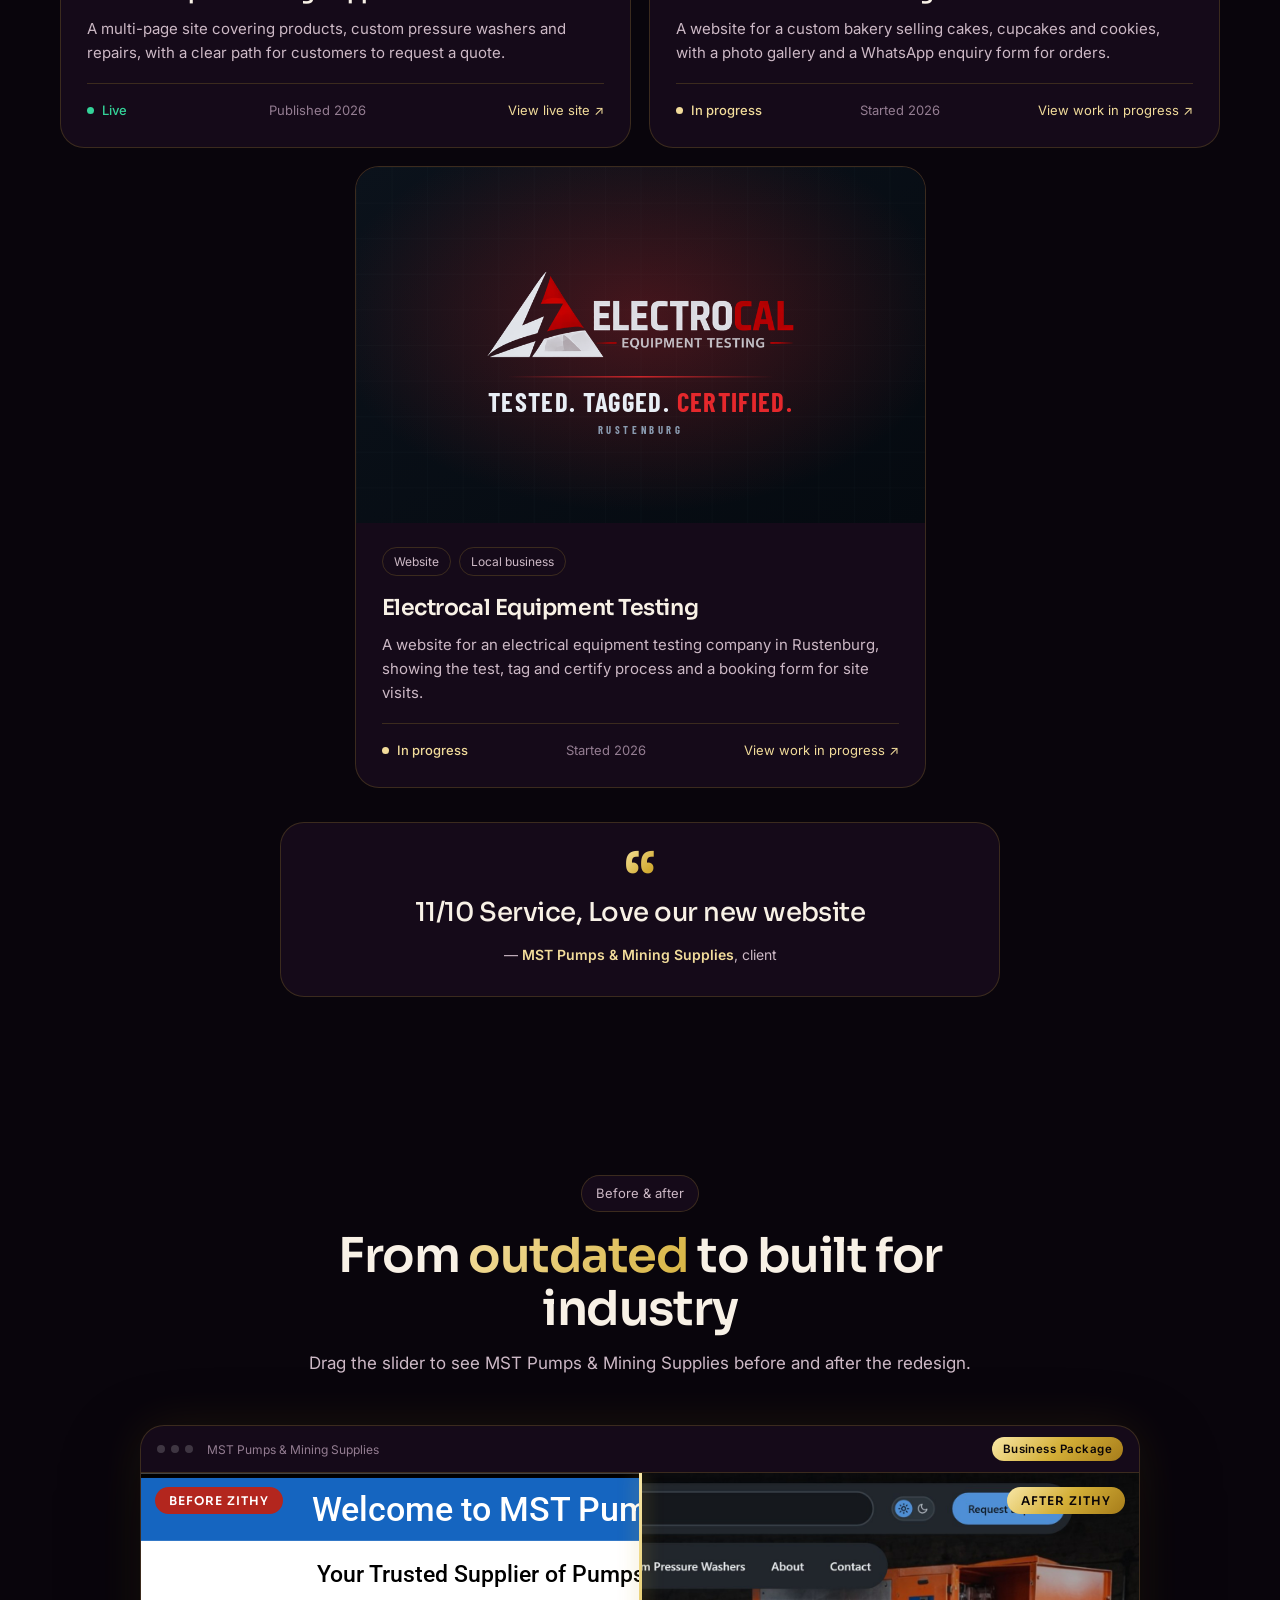
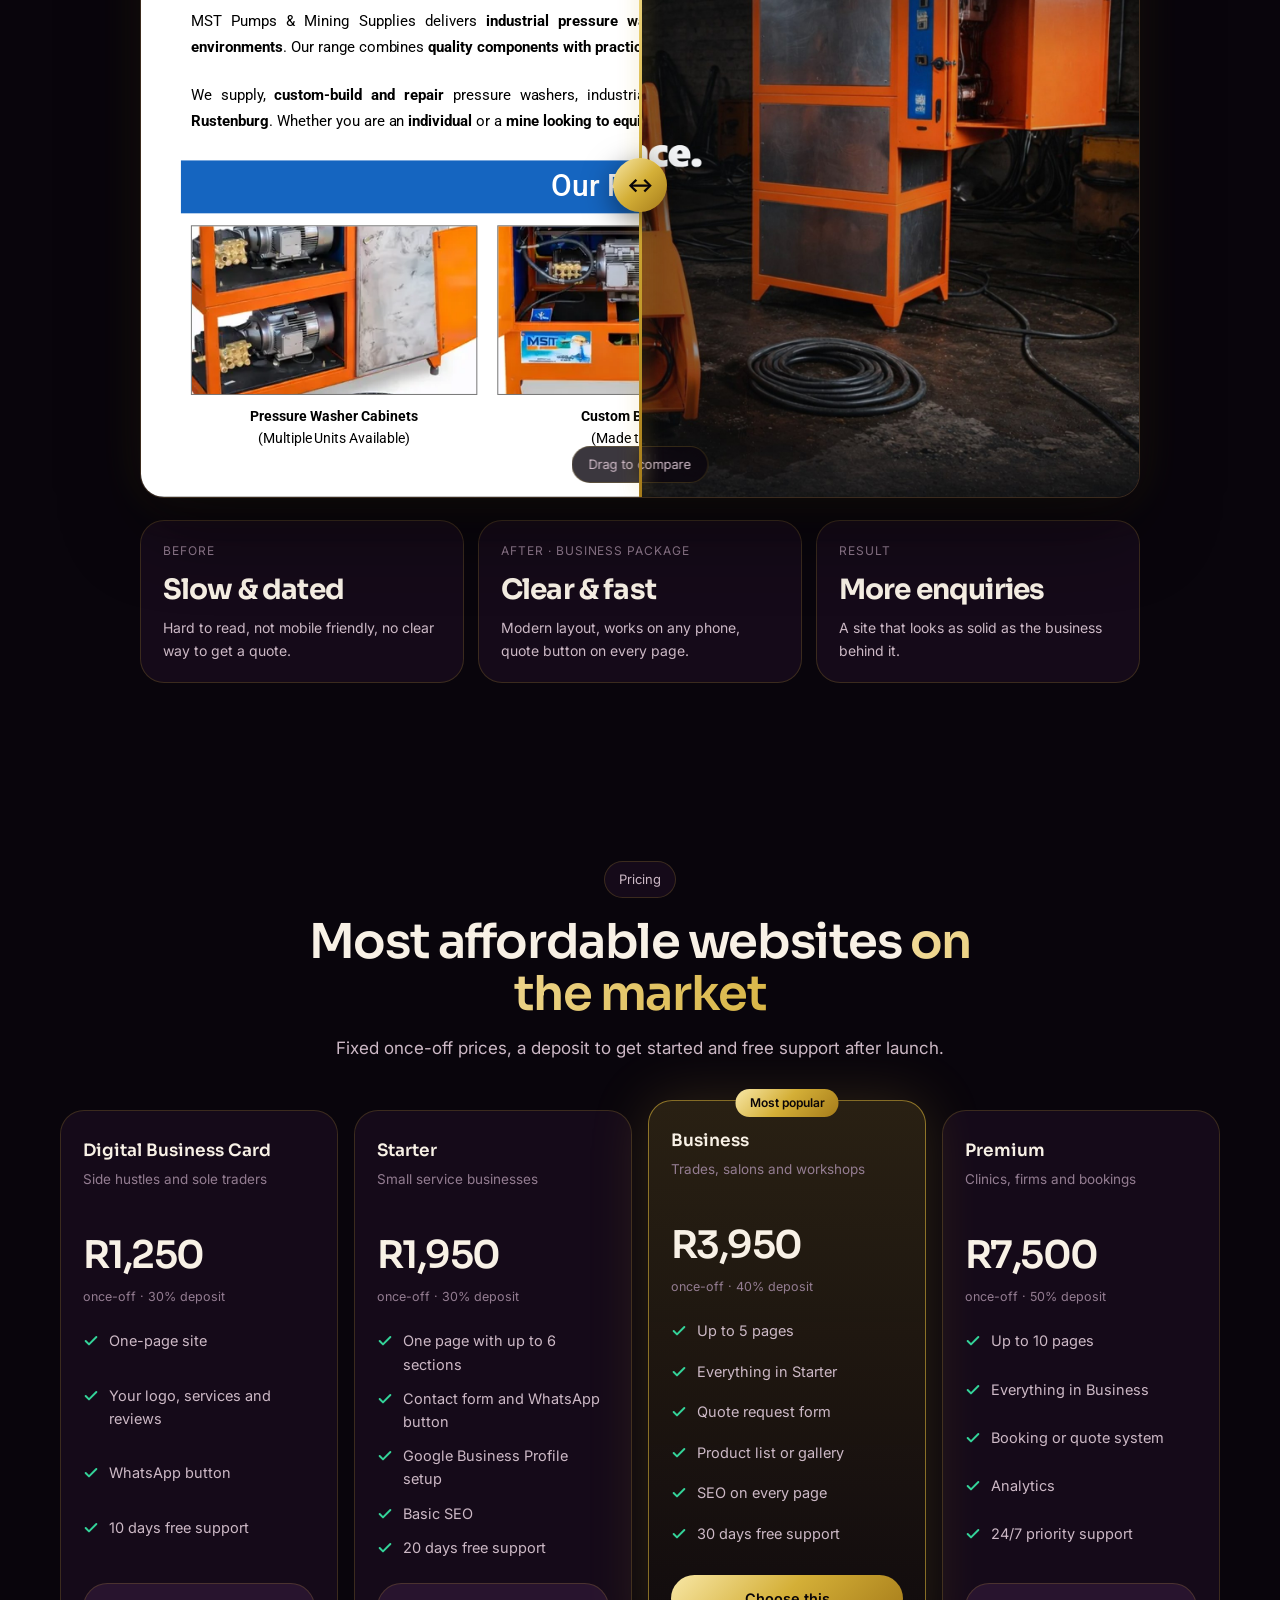
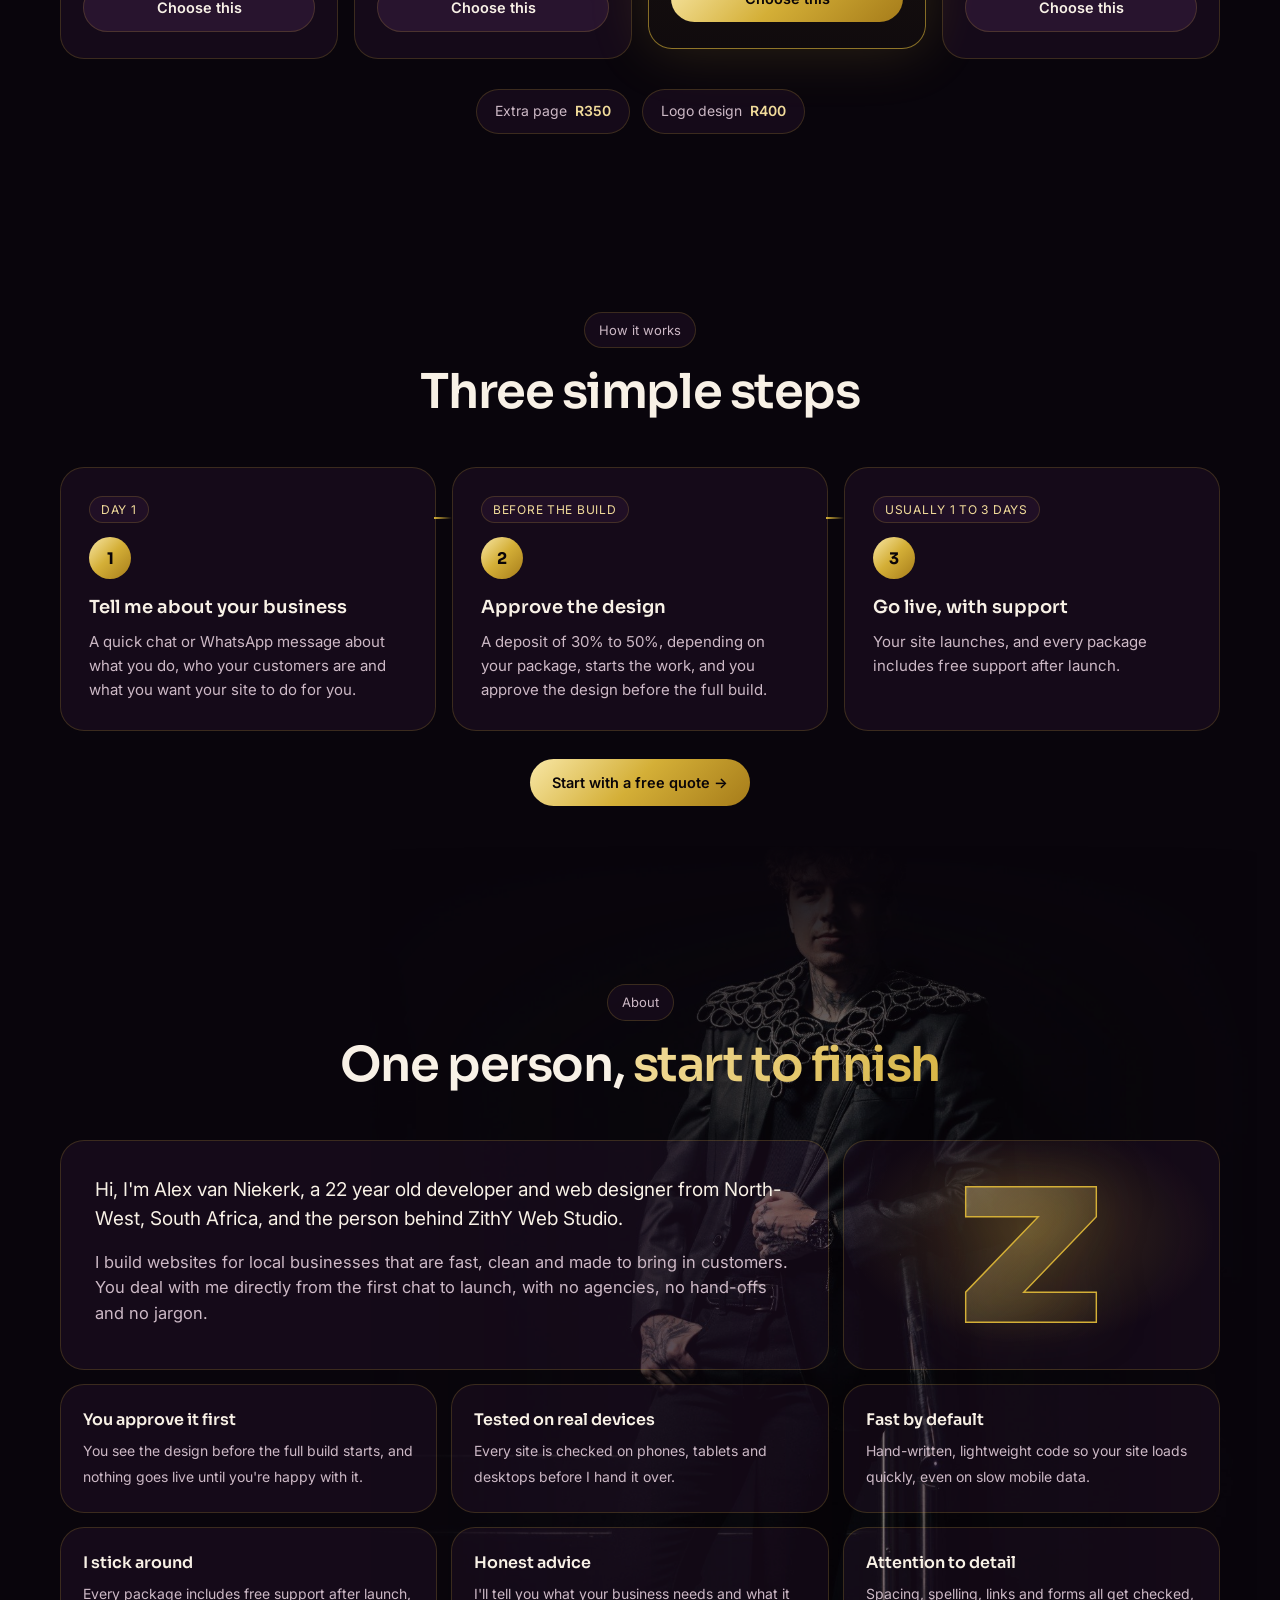
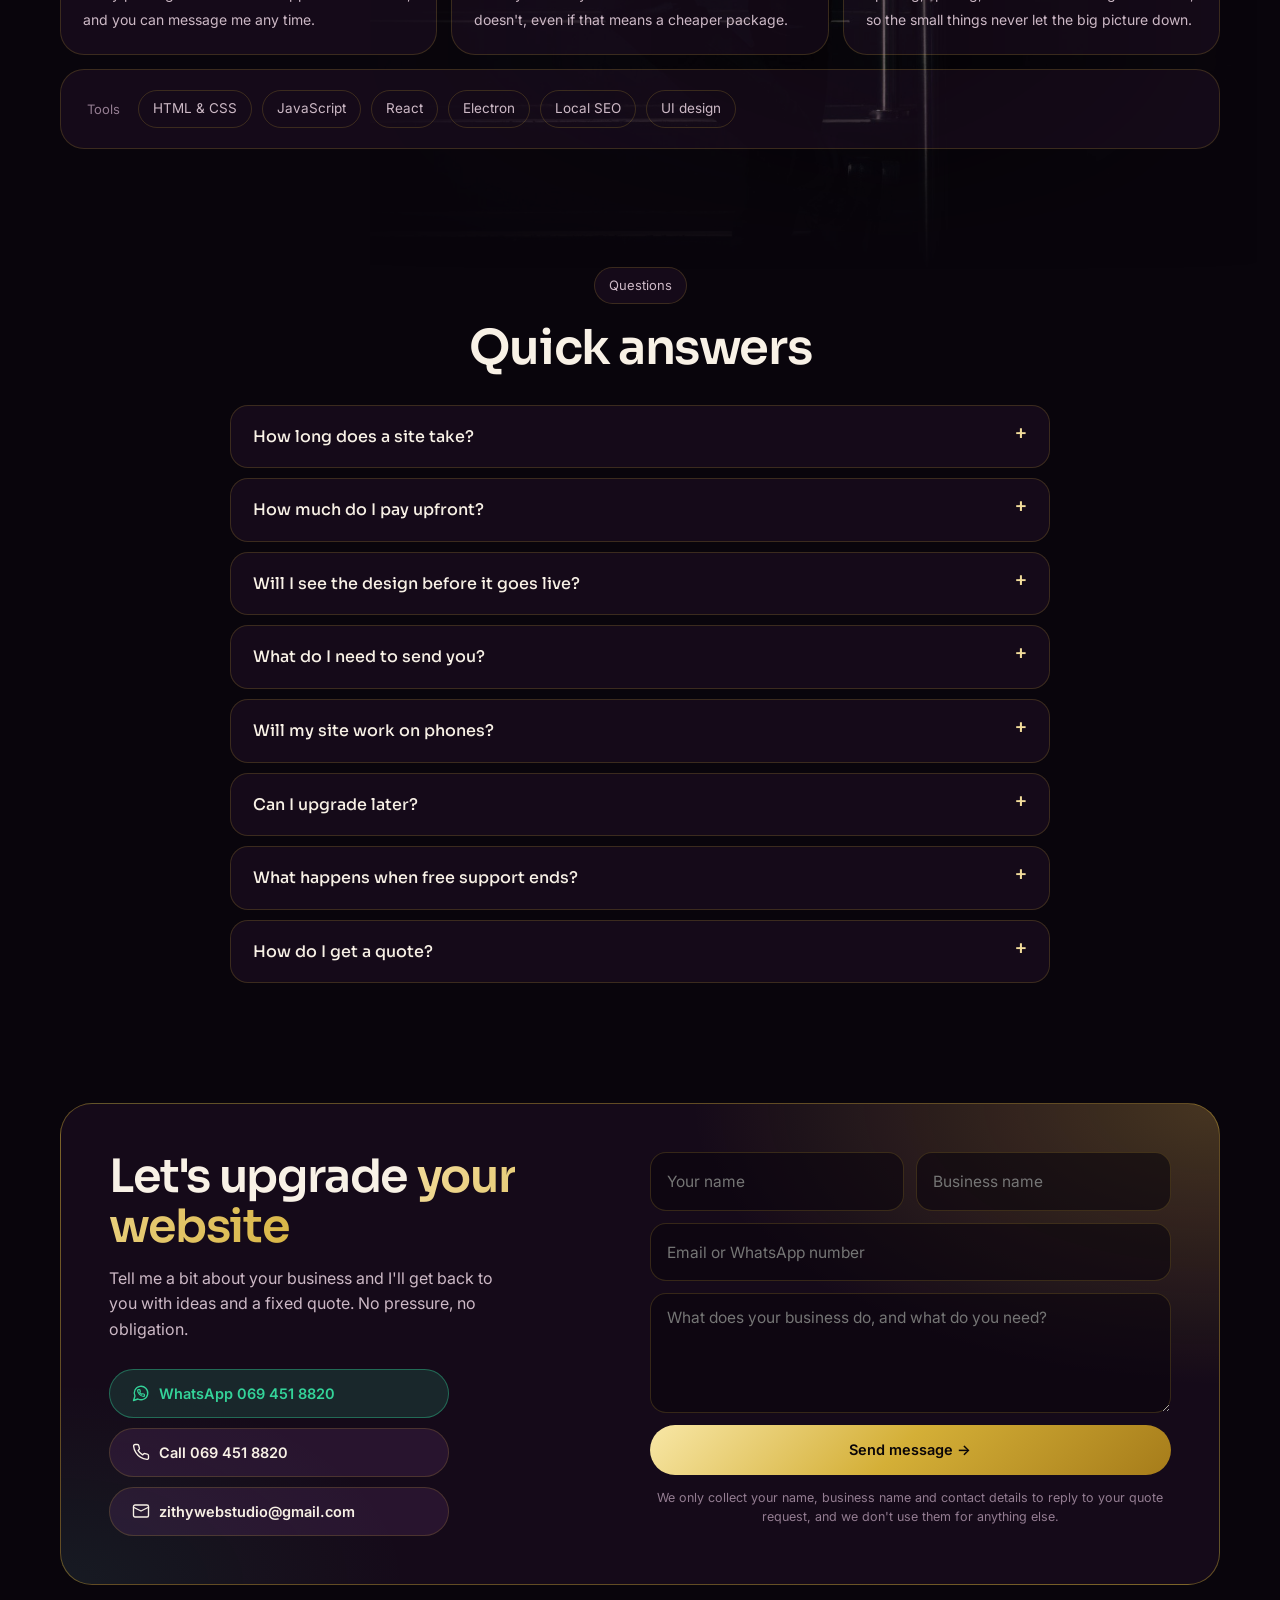
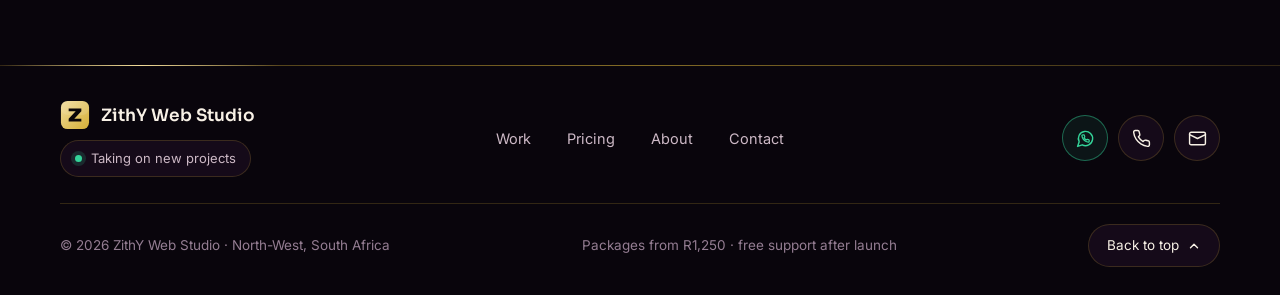
==== commit af69eb22: "Add a faded photo behind the About section Co-Authored-By: Claude Sonnet 5.5 <noreply@anthropic.com>" ====
--- a/index.html
+++ b/index.html
@@ -172,7 +172,9 @@
 .step .n{margin-bottom:14px}
 @media(min-width:961px){.step:not(:last-child)::after{content:'';position:absolute;top:49px;right:-17px;width:18px;height:2px;background:linear-gradient(90deg,var(--accent),transparent)}}
 .stepcta{display:flex;justify-content:center;margin-top:28px}
-.fgrid .priv{max-width:none;width:100%;margin:2px 0 0;font-size:12.5px;line-height:1.5;color:var(--dim);text-align:center}</style></head><body>
+.fgrid .priv{max-width:none;width:100%;margin:2px 0 0;font-size:12.5px;line-height:1.5;color:var(--dim);text-align:center}#about{position:relative;isolation:isolate}
+#about::before{content:'';position:absolute;inset:-40px 0;z-index:-1;pointer-events:none;background:url(work/alex-bg.jpg) right 6% center/auto 130% no-repeat;opacity:.5;mix-blend-mode:screen;-webkit-mask-image:linear-gradient(90deg,transparent 25%,#000 70%,transparent 100%),linear-gradient(180deg,transparent,#000 20%,#000 80%,transparent);-webkit-mask-composite:source-in;mask-image:linear-gradient(90deg,transparent 25%,#000 70%,transparent 100%),linear-gradient(180deg,transparent,#000 20%,#000 80%,transparent);mask-composite:intersect}
+@media(max-width:900px){#about::before{background-position:center;opacity:.25}}</style></head><body>
 <header class="nc" data-nav><a class="brand" href="#top"><svg width="28" height="28" viewBox="0 0 64 64" aria-hidden="true" ><defs><linearGradient id="bg28c6b4fc" x1="0" y1="0" x2="1" y2="1"><stop offset="0" stop-color="#f2dc9b"/><stop offset="1" stop-color="#d4af37"/></linearGradient></defs><rect x="2" y="2" width="60" height="60" rx="14" fill="url(#bg28c6b4fc)"/><rect x="2" y="2" width="60" height="30" rx="14" fill="#fff" fill-opacity=".10"/><path d="M0 0H270V62L120 218H270V280H0V218L150 62H0Z" transform="translate(18.5 18) scale(0.1)" fill="#0a0508"/></svg><span>ZithY Web Studio</span></a><nav class="links"><a class="nl" data-id="work" href="#work">Work</a><a class="nl" data-id="pricing" href="#pricing">Pricing</a><a class="nl" data-id="about" href="#about">About</a><a class="nl" data-id="contact" href="#contact">Contact</a></nav><div class="quick"><a class="ic wa" href="https://wa.me/27694518820?text=Hi%20ZithY%20Web%20Studio%2C%20I'd%20like%20a%20quote%20for%20a%20website." target="_blank" rel="noopener" aria-label="WhatsApp" title="WhatsApp"><svg width="19" height="19" viewBox="0 0 24 24" fill="none" stroke="currentColor" stroke-width="1.8" stroke-linecap="round" stroke-linejoin="round" aria-hidden="true"><path d="M7.9 20A9 9 0 1 0 4 16.1L2 22Z"/><g transform="translate(6.5 6.5) scale(0.46)"><path stroke-width="3.4" d="M22 16.92v3a2 2 0 0 1-2.18 2 19.79 19.79 0 0 1-8.63-3.07 19.5 19.5 0 0 1-6-6 19.79 19.79 0 0 1-3.07-8.67A2 2 0 0 1 4.11 2h3a2 2 0 0 1 2 1.72 12.84 12.84 0 0 0 .7 2.81 2 2 0 0 1-.45 2.11L8.09 9.91a16 16 0 0 0 6 6l1.27-1.27a2 2 0 0 1 2.11-.45 12.84 12.84 0 0 0 2.81.7A2 2 0 0 1 22 16.92z"/></g></svg></a><a class="btn cta" href="#contact">Get a quote</a></div><button class="menu" id="menu" aria-label="Menu" aria-expanded="false"><svg viewBox="0 0 24 24" width="20" height="20" fill="none" stroke="currentColor" stroke-width="2" stroke-linecap="round" aria-hidden="true"><path d="M4 7h16M4 12h16M4 17h16"/></svg></button></header><div class="mpanel" id="mpanel"><a class="ml" data-id="top" href="#top">Home</a><a class="ml" data-id="work" href="#work">Work</a><a class="ml" data-id="pricing" href="#pricing">Pricing</a><a class="ml" data-id="about" href="#about">About</a><a class="ml" data-id="contact" href="#contact">Contact</a><a class="btn" href="#contact">Get a quote</a></div>
 <main id="top">
 <section class="hero"><div class="wrap">
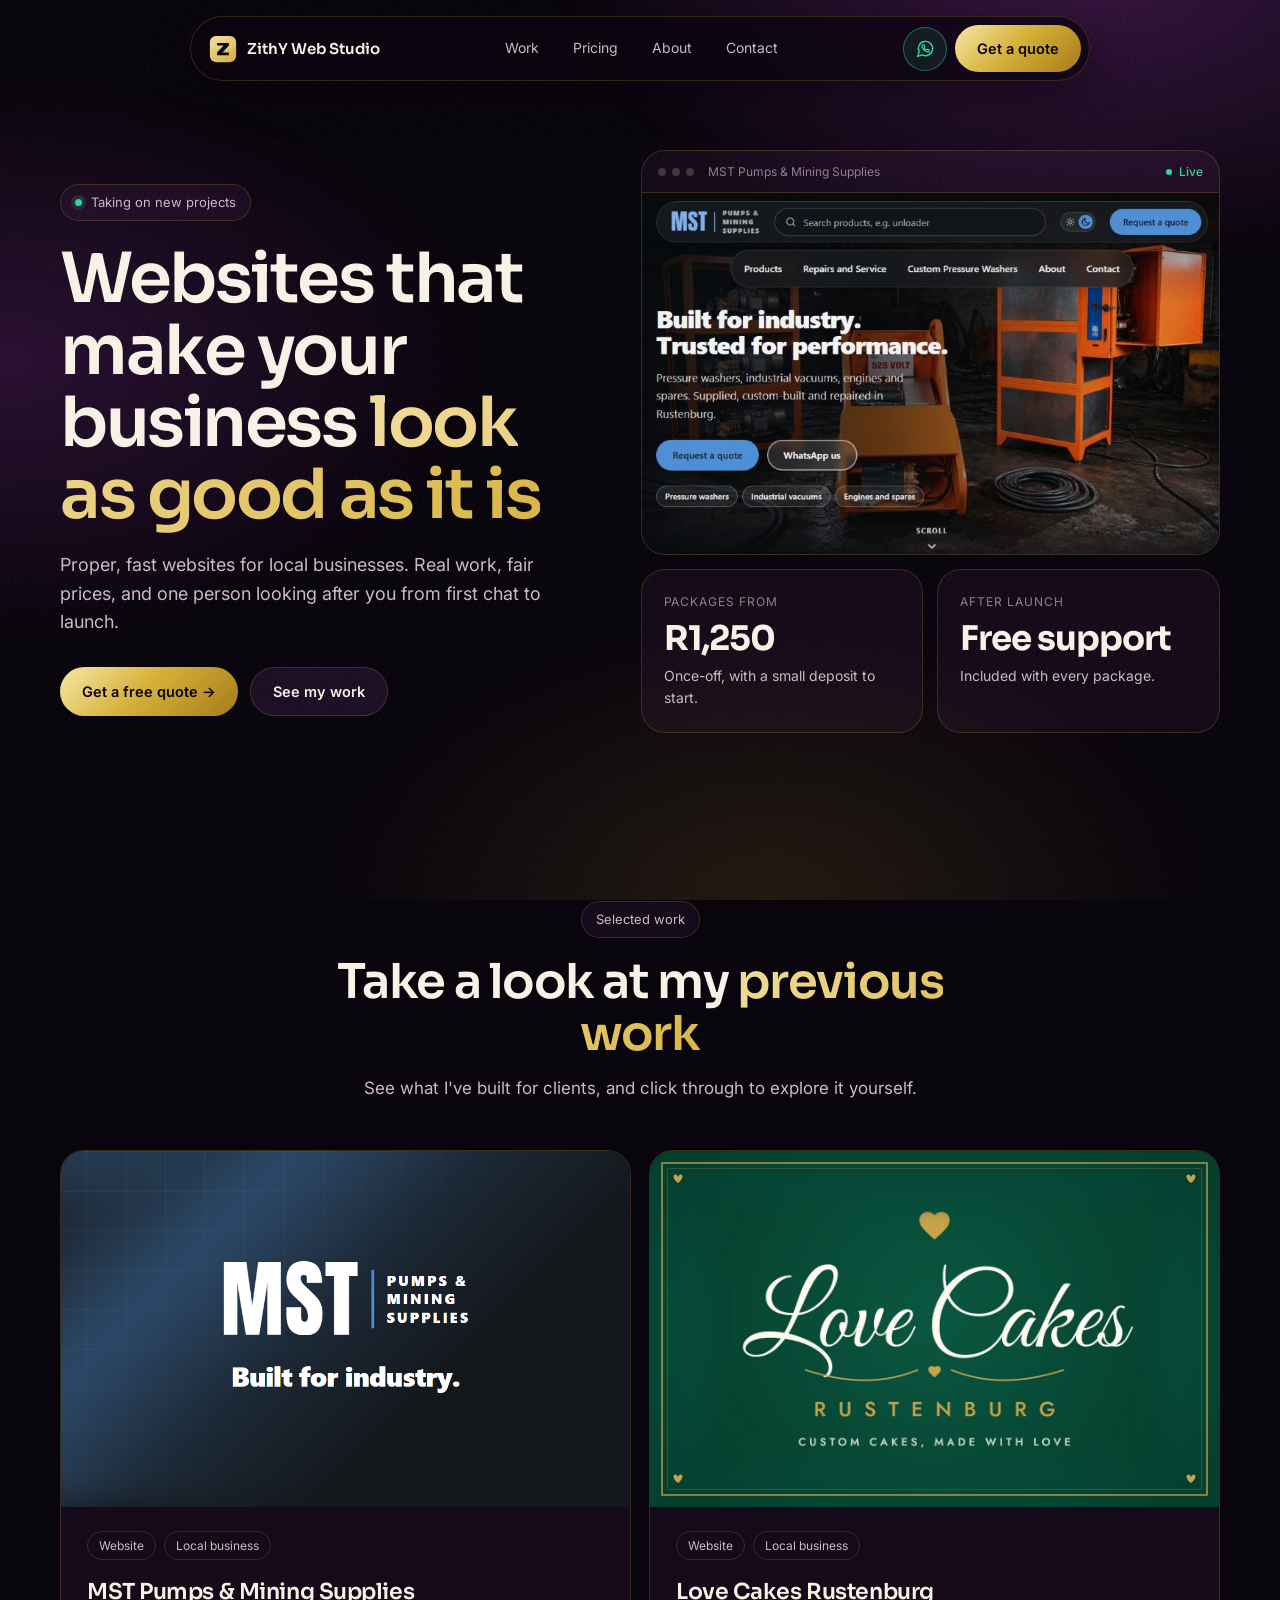
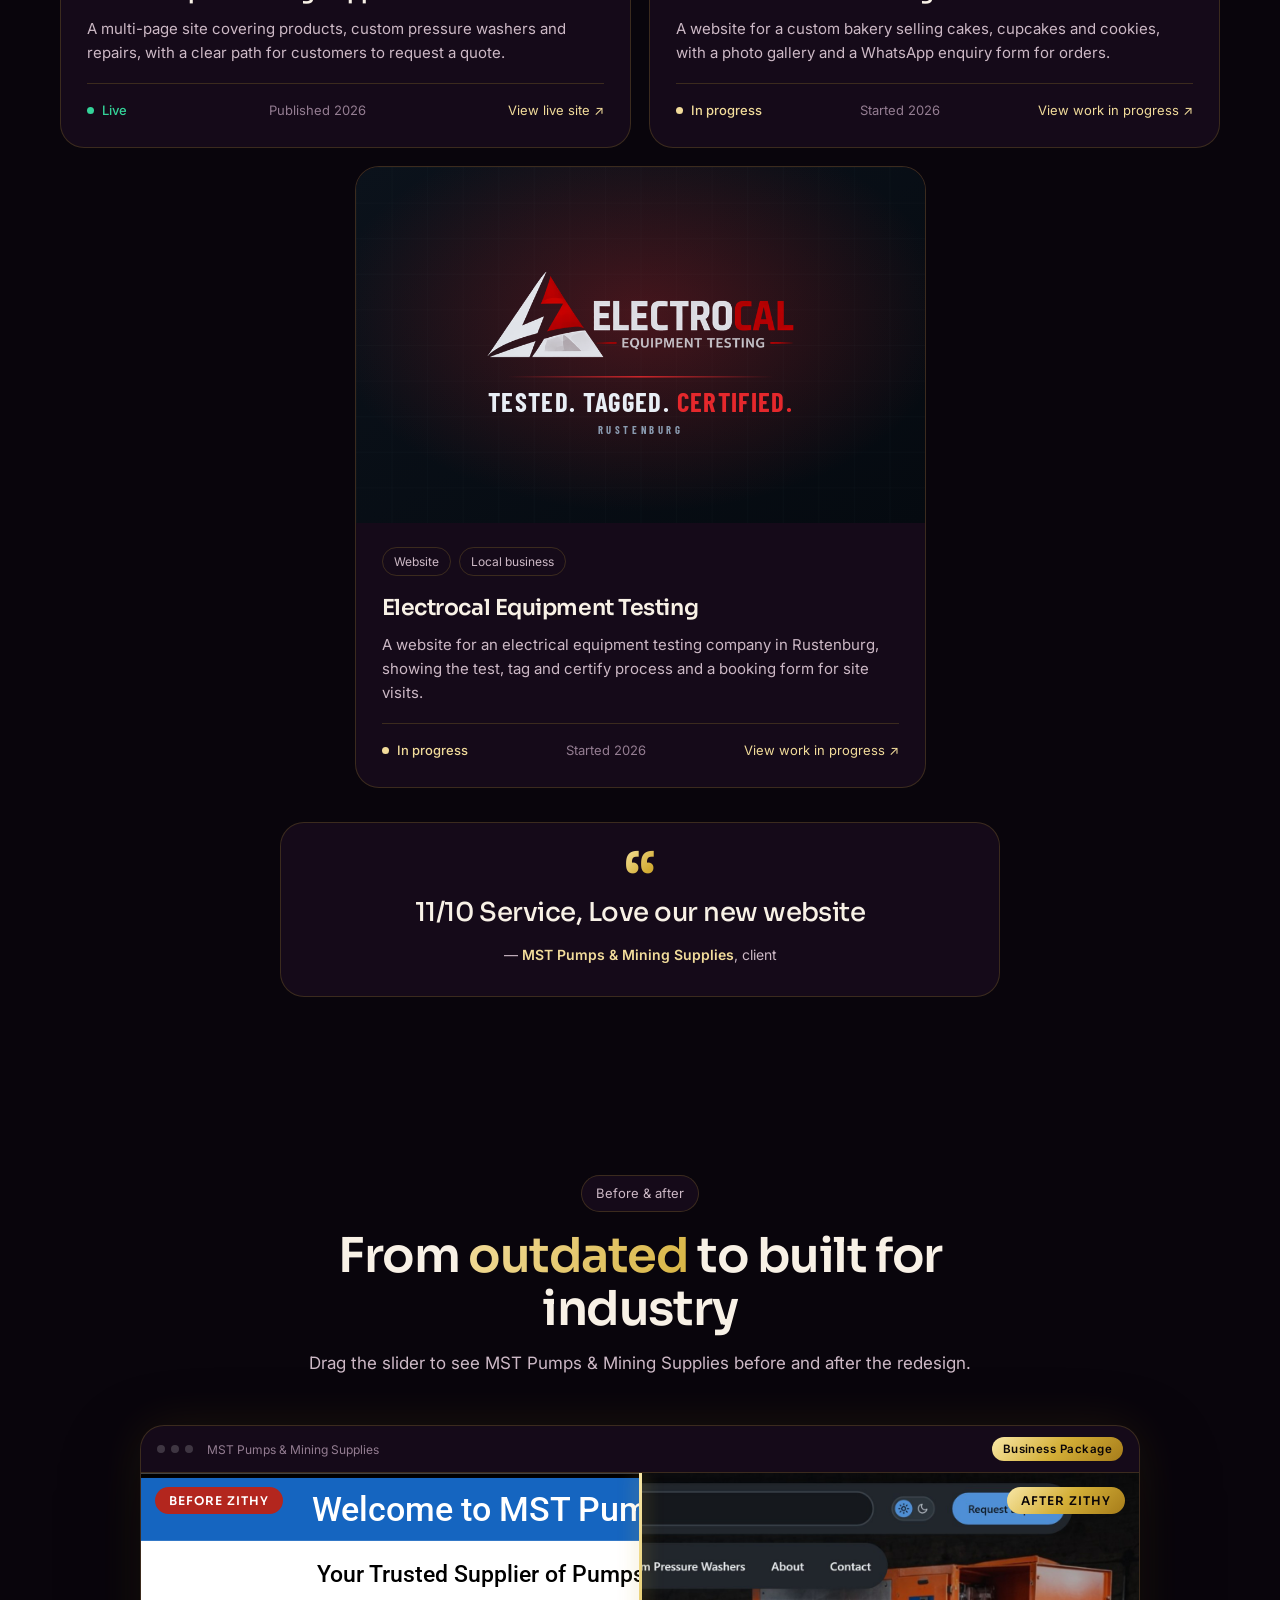
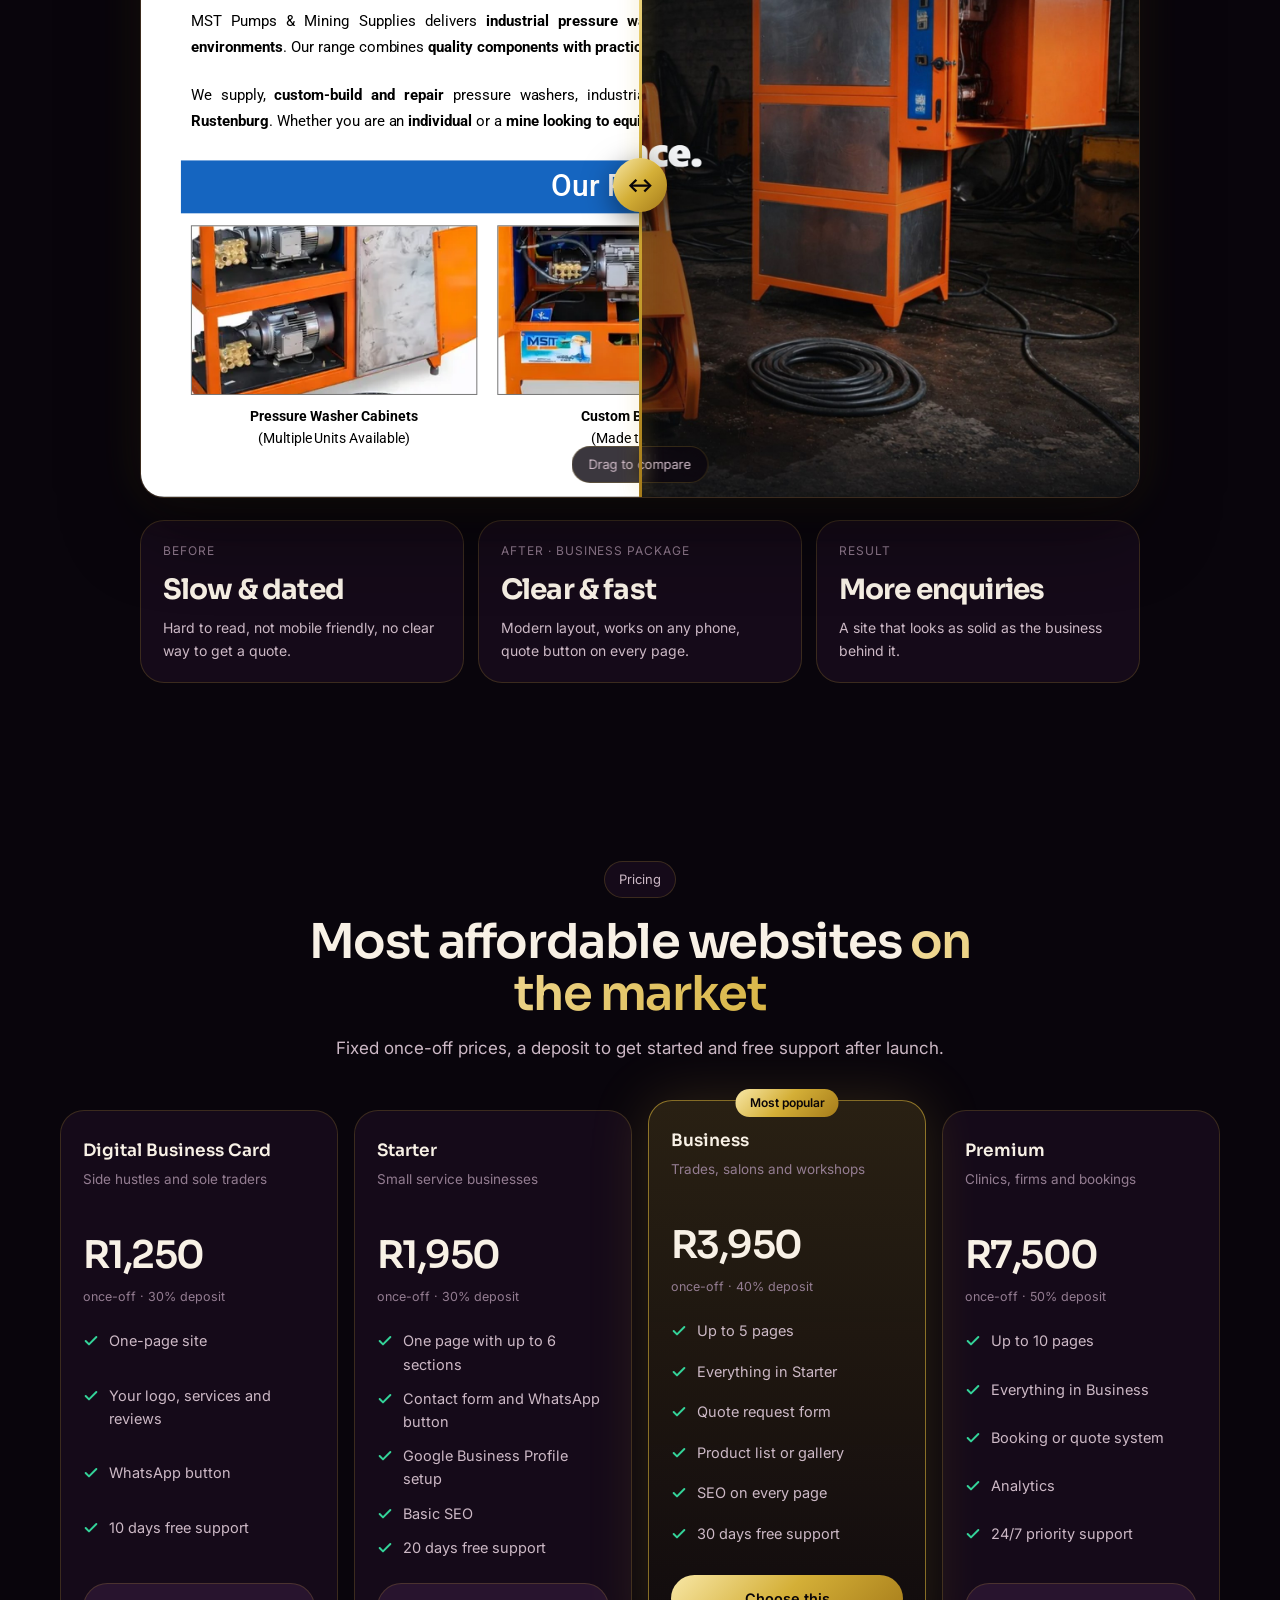
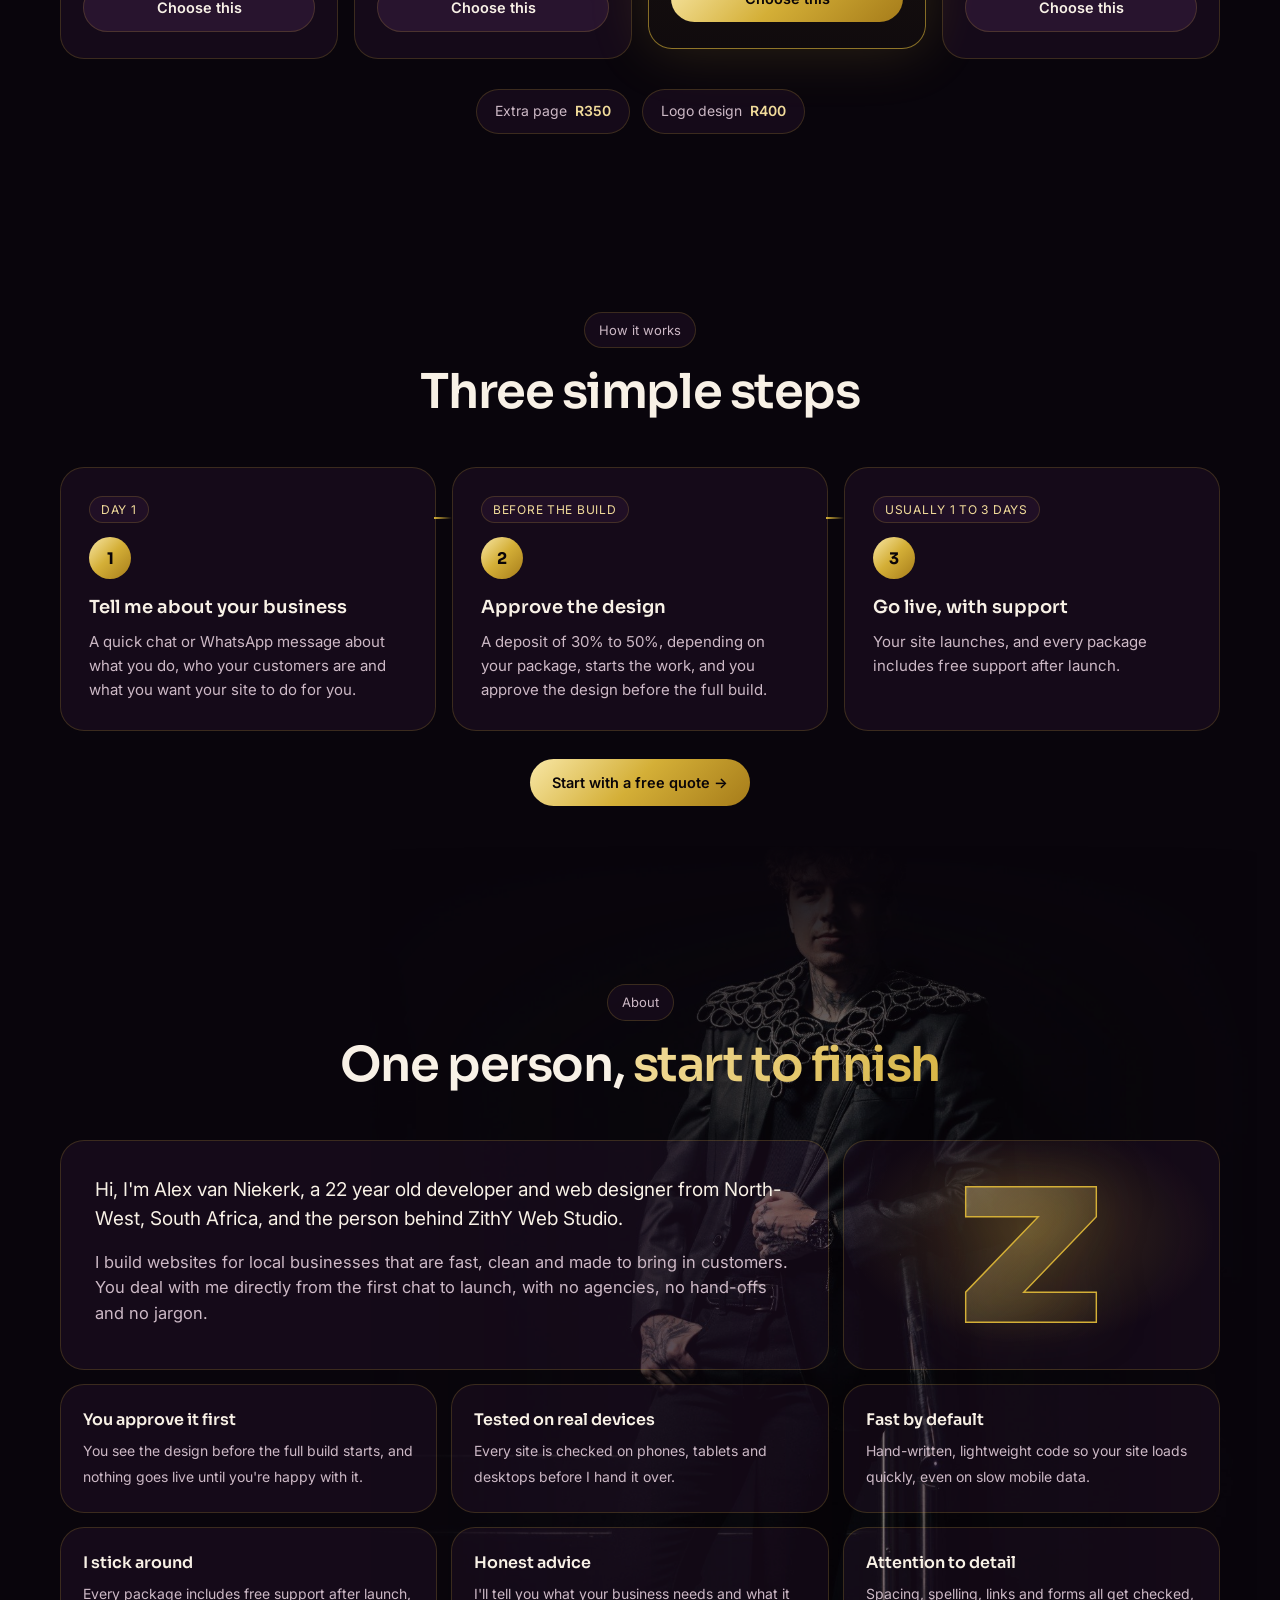
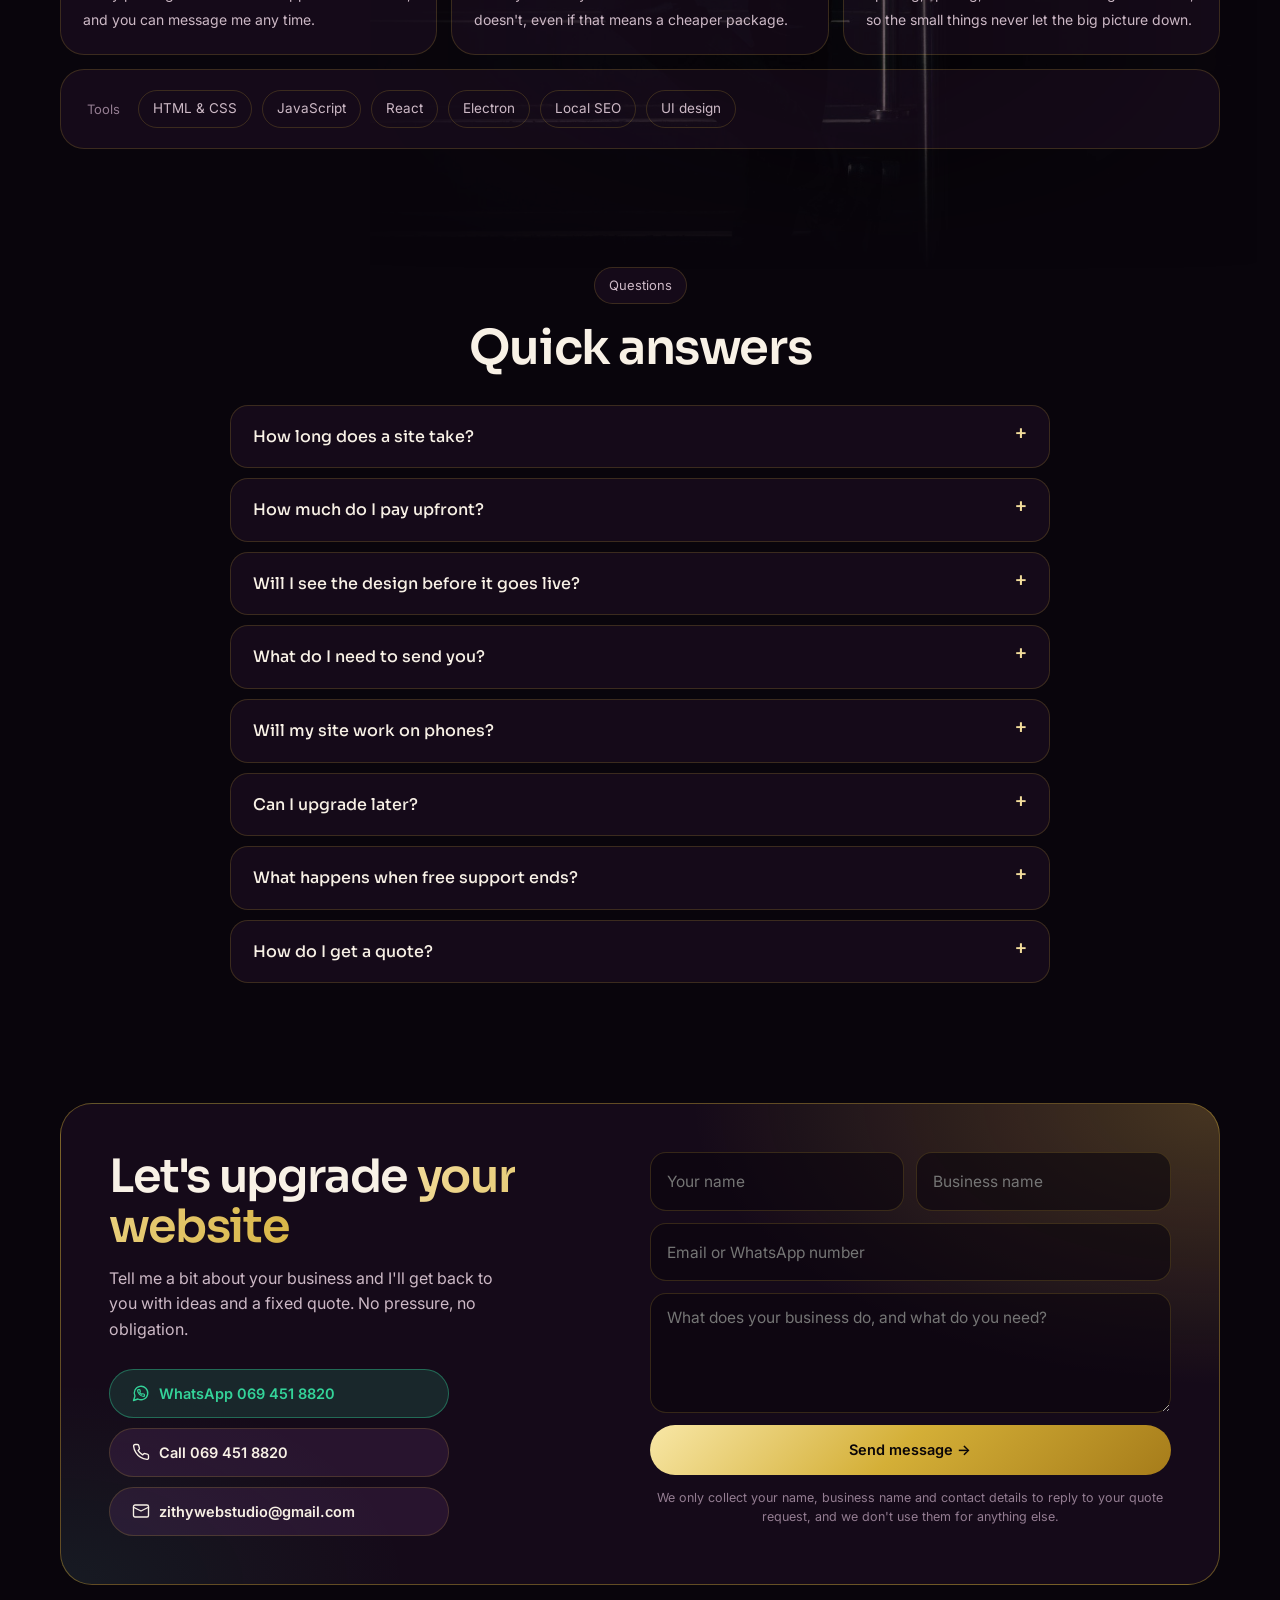
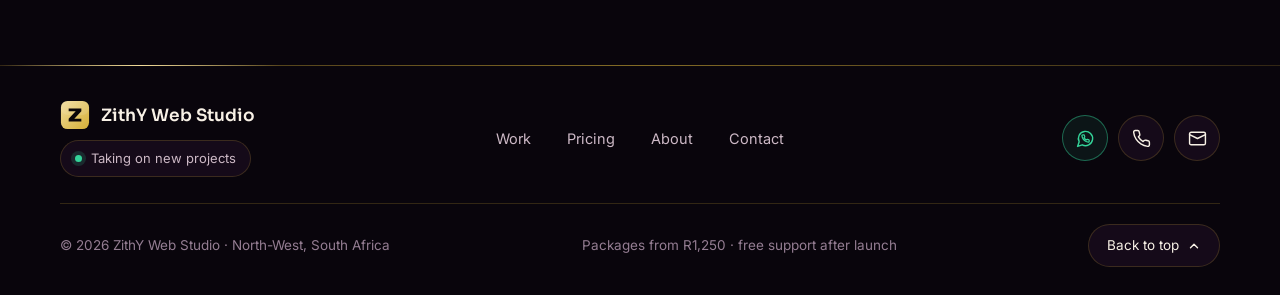
==== commit 331e3d3b: "Point canonical, social and schema links at zithywebstudio.com Co-Authored-By: Claude Sonnet 5.5 <no" ====
--- a/index.html
+++ b/index.html
@@ -1,9 +1,9 @@
 <!doctype html><html lang="en"><head><meta charset="utf-8"><meta name="viewport" content="width=device-width,initial-scale=1"><title>ZithY Web Studio | Websites for local businesses in Rustenburg</title>
 <meta name="description" content="Fast, good-looking websites for local businesses in Rustenburg and across South Africa. Fixed prices from R1,250, a small deposit to start and free support after launch.">
-<link rel="canonical" href="https://zithy.github.io/zithy-portfolio/"><meta name="theme-color" content="#09050c">
-<meta property="og:type" content="website"><meta property="og:site_name" content="ZithY Web Studio"><meta property="og:locale" content="en_ZA"><meta property="og:title" content="ZithY Web Studio | Websites for local businesses in Rustenburg"><meta property="og:description" content="Fast, good-looking websites for local businesses in Rustenburg and across South Africa. Fixed prices from R1,250, a small deposit to start and free support after launch."><meta property="og:url" content="https://zithy.github.io/zithy-portfolio/"><meta property="og:image" content="https://zithy.github.io/zithy-portfolio/og-image.jpg"><meta property="og:image:width" content="1200"><meta property="og:image:height" content="630"><meta property="og:image:alt" content="ZithY Web Studio: websites that make your business look as good as it is">
-<meta name="twitter:card" content="summary_large_image"><meta name="twitter:title" content="ZithY Web Studio | Websites for local businesses in Rustenburg"><meta name="twitter:description" content="Fast, good-looking websites for local businesses in Rustenburg and across South Africa. Fixed prices from R1,250, a small deposit to start and free support after launch."><meta name="twitter:image" content="https://zithy.github.io/zithy-portfolio/og-image.jpg">
-<script type="application/ld+json">[{"@context":"https://schema.org","@type":"ProfessionalService","name":"ZithY Web Studio","url":"https://zithy.github.io/zithy-portfolio/","image":"https://zithy.github.io/zithy-portfolio/og-image.jpg","description":"Fast, good-looking websites for local businesses in Rustenburg and across South Africa.","telephone":"+27694518820","email":"zithywebstudio@gmail.com","priceRange":"From R1,250","areaServed":[{"@type":"City","name":"Rustenburg"},{"@type":"AdministrativeArea","name":"North West"},{"@type":"Country","name":"South Africa"}],"address":{"@type":"PostalAddress","addressRegion":"North West","addressCountry":"ZA"}},{"@context":"https://schema.org","@type":"FAQPage","mainEntity":[{"@type":"Question","name":"How long does a site take?","acceptedAnswer":{"@type":"Answer","text":"It depends on the package and how quickly I receive your content, but it typically takes around 1 to 3 business days from start to finish."}},{"@type":"Question","name":"How much do I pay upfront?","acceptedAnswer":{"@type":"Answer","text":"Prices are fixed and once-off. A deposit of 30% to 50%, depending on your package, starts the work. Add-ons such as an extra page (R350) or a logo (R400) are priced up front, so there are no surprises."}},{"@type":"Question","name":"Will I see the design before it goes live?","acceptedAnswer":{"@type":"Answer","text":"Yes. You approve the design before the full build starts, and nothing goes live until you are happy with it."}},{"@type":"Question","name":"What do I need to send you?","acceptedAnswer":{"@type":"Answer","text":"Your business name, your logo if you have one, a few photos and a short description of what you offer. If you do not have a logo yet, I can design one for R400."}},{"@type":"Question","name":"Will my site work on phones?","acceptedAnswer":{"@type":"Answer","text":"Yes. Every site is checked on phones, tablets and desktops before I hand it over."}},{"@type":"Question","name":"Can I upgrade later?","acceptedAnswer":{"@type":"Answer","text":"Yes. You can start with a Digital Business Card and move up as your business grows. Upgrading also gets you a discount, based on which package you bought before."}},{"@type":"Question","name":"What happens when free support ends?","acceptedAnswer":{"@type":"Answer","text":"You can still message me any time. Small changes are quick to arrange, and extra pages are R350 each."}},{"@type":"Question","name":"How do I get a quote?","acceptedAnswer":{"@type":"Answer","text":"Message me on WhatsApp or fill in the form at the bottom of this page. I will reply with ideas and a fixed quote, with no pressure and no obligation."}}]}]</script>
+<link rel="canonical" href="https://zithywebstudio.com/"><meta name="theme-color" content="#09050c">
+<meta property="og:type" content="website"><meta property="og:site_name" content="ZithY Web Studio"><meta property="og:locale" content="en_ZA"><meta property="og:title" content="ZithY Web Studio | Websites for local businesses in Rustenburg"><meta property="og:description" content="Fast, good-looking websites for local businesses in Rustenburg and across South Africa. Fixed prices from R1,250, a small deposit to start and free support after launch."><meta property="og:url" content="https://zithywebstudio.com/"><meta property="og:image" content="https://zithywebstudio.com/og-image.jpg"><meta property="og:image:width" content="1200"><meta property="og:image:height" content="630"><meta property="og:image:alt" content="ZithY Web Studio: websites that make your business look as good as it is">
+<meta name="twitter:card" content="summary_large_image"><meta name="twitter:title" content="ZithY Web Studio | Websites for local businesses in Rustenburg"><meta name="twitter:description" content="Fast, good-looking websites for local businesses in Rustenburg and across South Africa. Fixed prices from R1,250, a small deposit to start and free support after launch."><meta name="twitter:image" content="https://zithywebstudio.com/og-image.jpg">
+<script type="application/ld+json">[{"@context":"https://schema.org","@type":"ProfessionalService","name":"ZithY Web Studio","url":"https://zithywebstudio.com/","image":"https://zithywebstudio.com/og-image.jpg","description":"Fast, good-looking websites for local businesses in Rustenburg and across South Africa.","telephone":"+27694518820","email":"zithywebstudio@gmail.com","priceRange":"From R1,250","areaServed":[{"@type":"City","name":"Rustenburg"},{"@type":"AdministrativeArea","name":"North West"},{"@type":"Country","name":"South Africa"}],"address":{"@type":"PostalAddress","addressRegion":"North West","addressCountry":"ZA"}},{"@context":"https://schema.org","@type":"FAQPage","mainEntity":[{"@type":"Question","name":"How long does a site take?","acceptedAnswer":{"@type":"Answer","text":"It depends on the package and how quickly I receive your content, but it typically takes around 1 to 3 business days from start to finish."}},{"@type":"Question","name":"How much do I pay upfront?","acceptedAnswer":{"@type":"Answer","text":"Prices are fixed and once-off. A deposit of 30% to 50%, depending on your package, starts the work. Add-ons such as an extra page (R350) or a logo (R400) are priced up front, so there are no surprises."}},{"@type":"Question","name":"Will I see the design before it goes live?","acceptedAnswer":{"@type":"Answer","text":"Yes. You approve the design before the full build starts, and nothing goes live until you are happy with it."}},{"@type":"Question","name":"What do I need to send you?","acceptedAnswer":{"@type":"Answer","text":"Your business name, your logo if you have one, a few photos and a short description of what you offer. If you do not have a logo yet, I can design one for R400."}},{"@type":"Question","name":"Will my site work on phones?","acceptedAnswer":{"@type":"Answer","text":"Yes. Every site is checked on phones, tablets and desktops before I hand it over."}},{"@type":"Question","name":"Can I upgrade later?","acceptedAnswer":{"@type":"Answer","text":"Yes. You can start with a Digital Business Card and move up as your business grows. Upgrading also gets you a discount, based on which package you bought before."}},{"@type":"Question","name":"What happens when free support ends?","acceptedAnswer":{"@type":"Answer","text":"You can still message me any time. Small changes are quick to arrange, and extra pages are R350 each."}},{"@type":"Question","name":"How do I get a quote?","acceptedAnswer":{"@type":"Answer","text":"Message me on WhatsApp or fill in the form at the bottom of this page. I will reply with ideas and a fixed quote, with no pressure and no obligation."}}]}]</script>
 <link rel="preconnect" href="https://fonts.googleapis.com"><link rel="preconnect" href="https://fonts.gstatic.com" crossorigin>
 <link href="https://fonts.googleapis.com/css2?family=Roboto:wght@400;500;700&family=Sora:wght@400;500;600;700&family=Inter:wght@400;500;600&display=swap" rel="stylesheet">
 <link rel="icon" href="favicon.svg" type="image/svg+xml"><style>
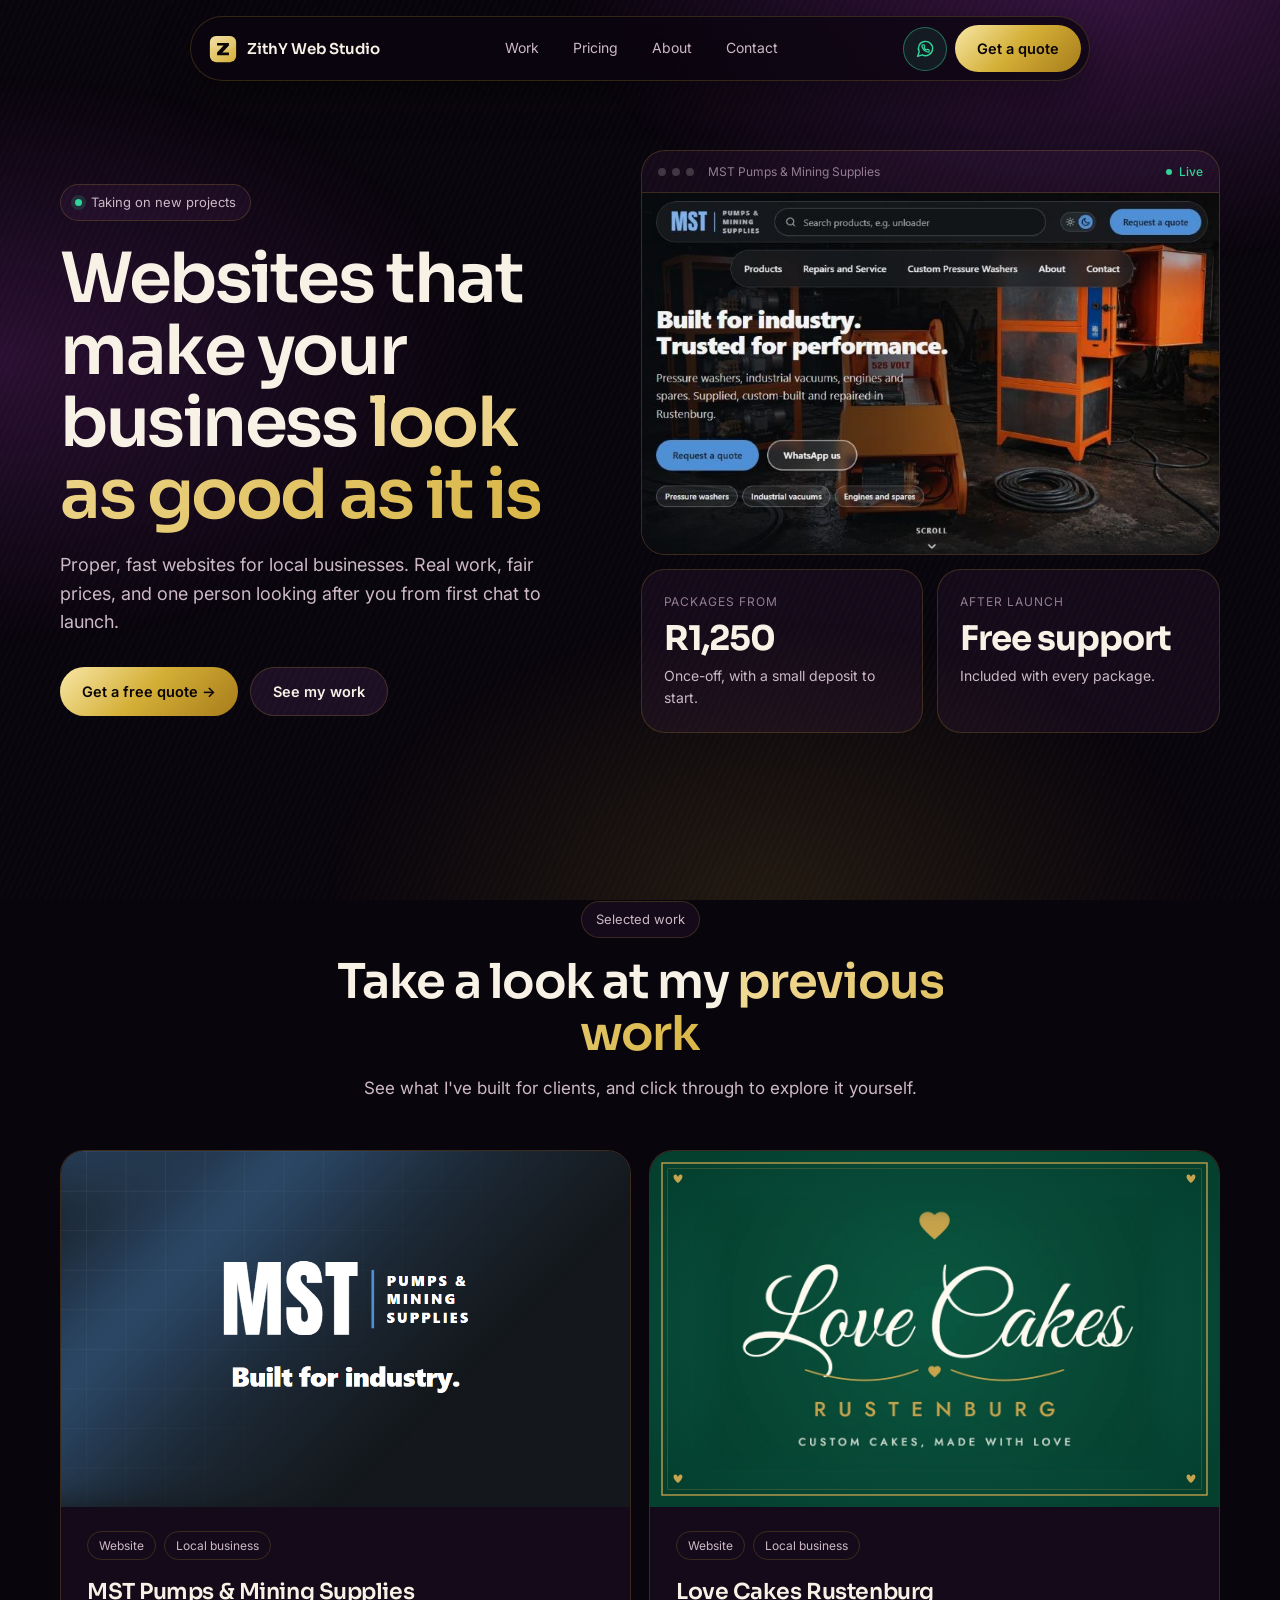
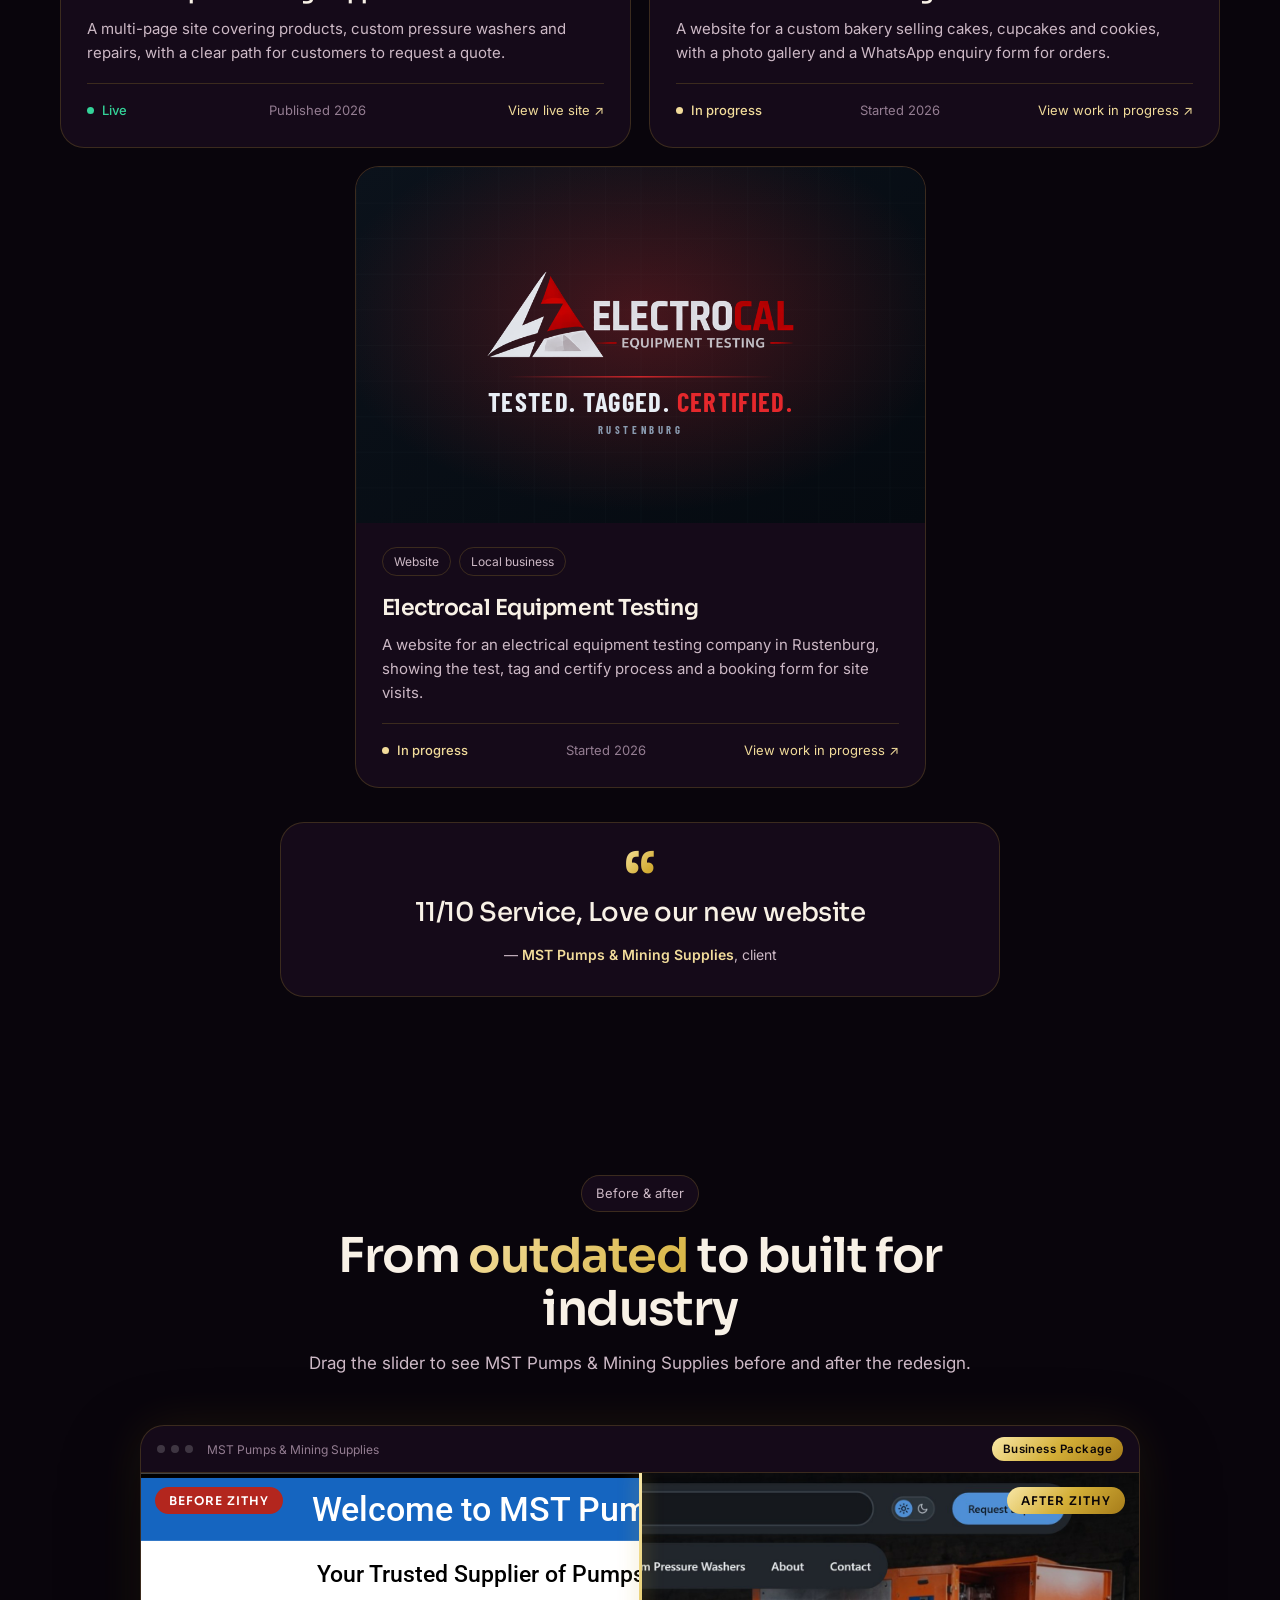
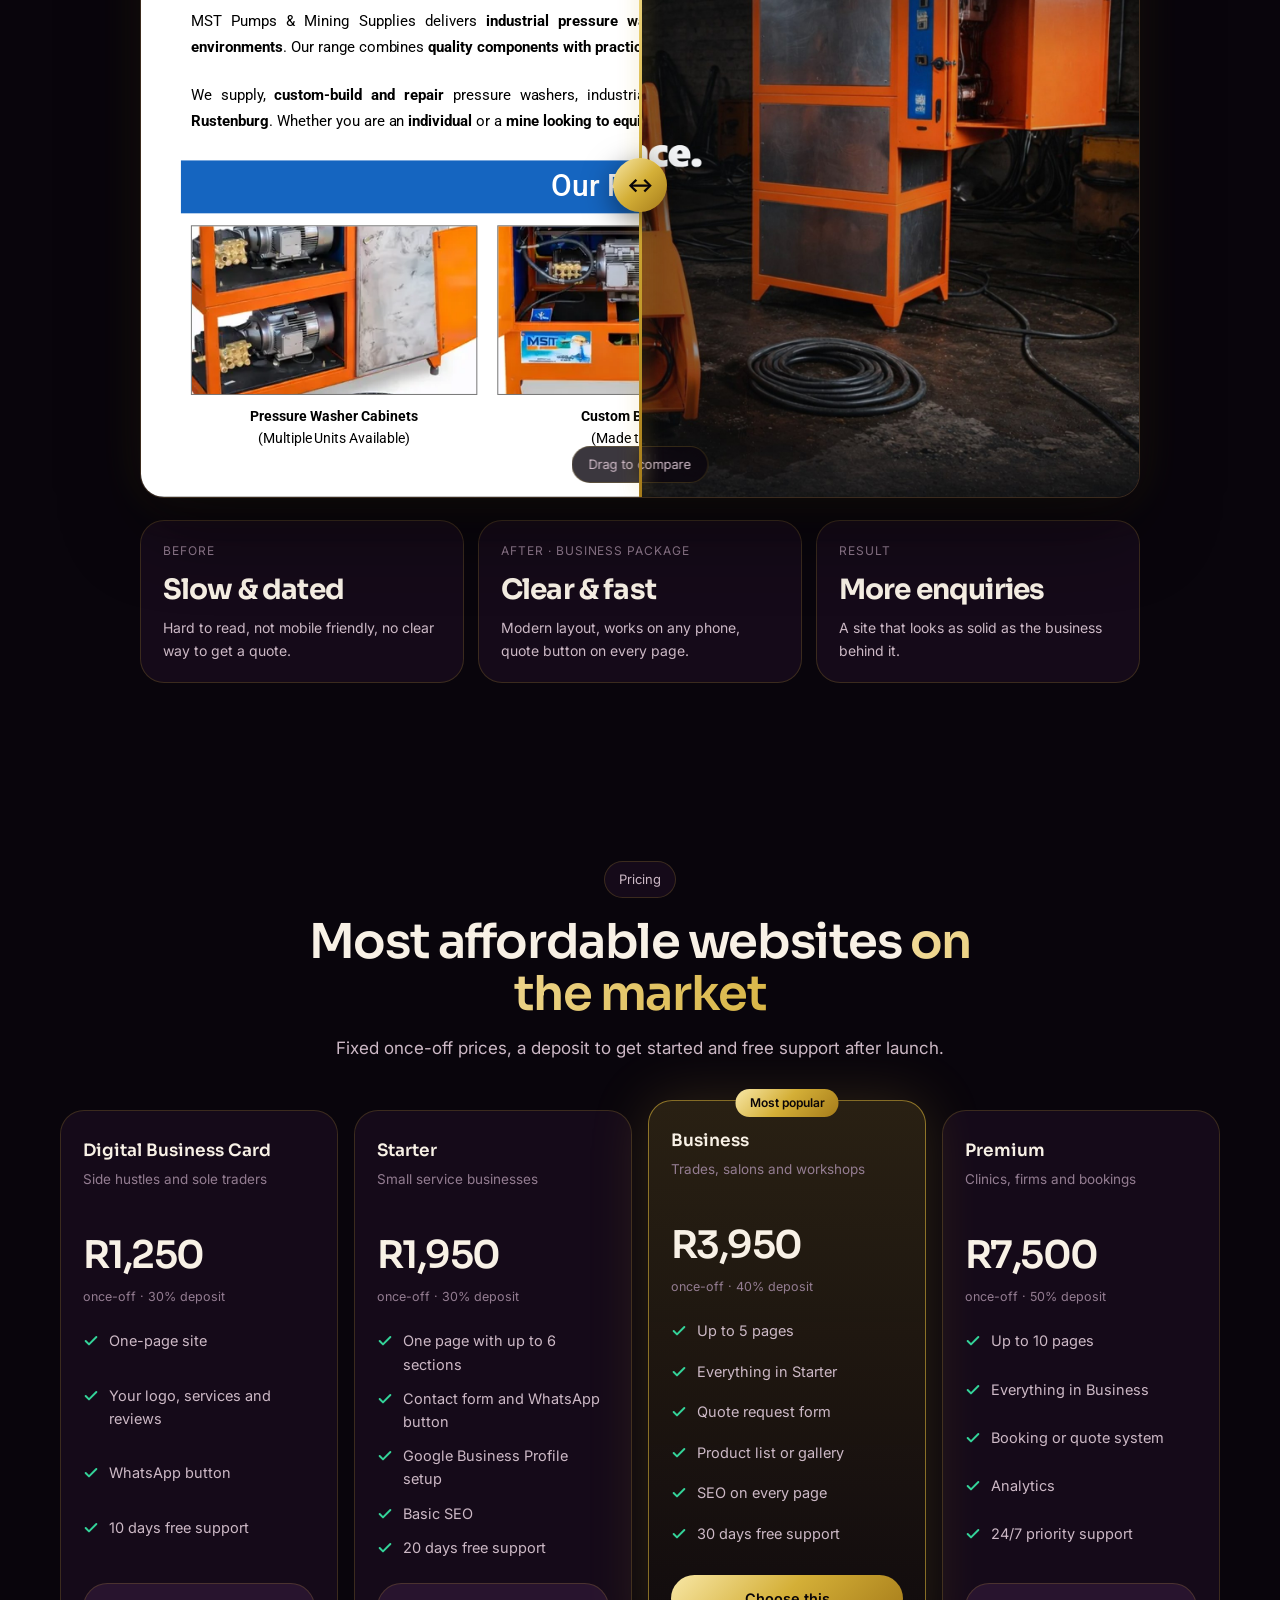
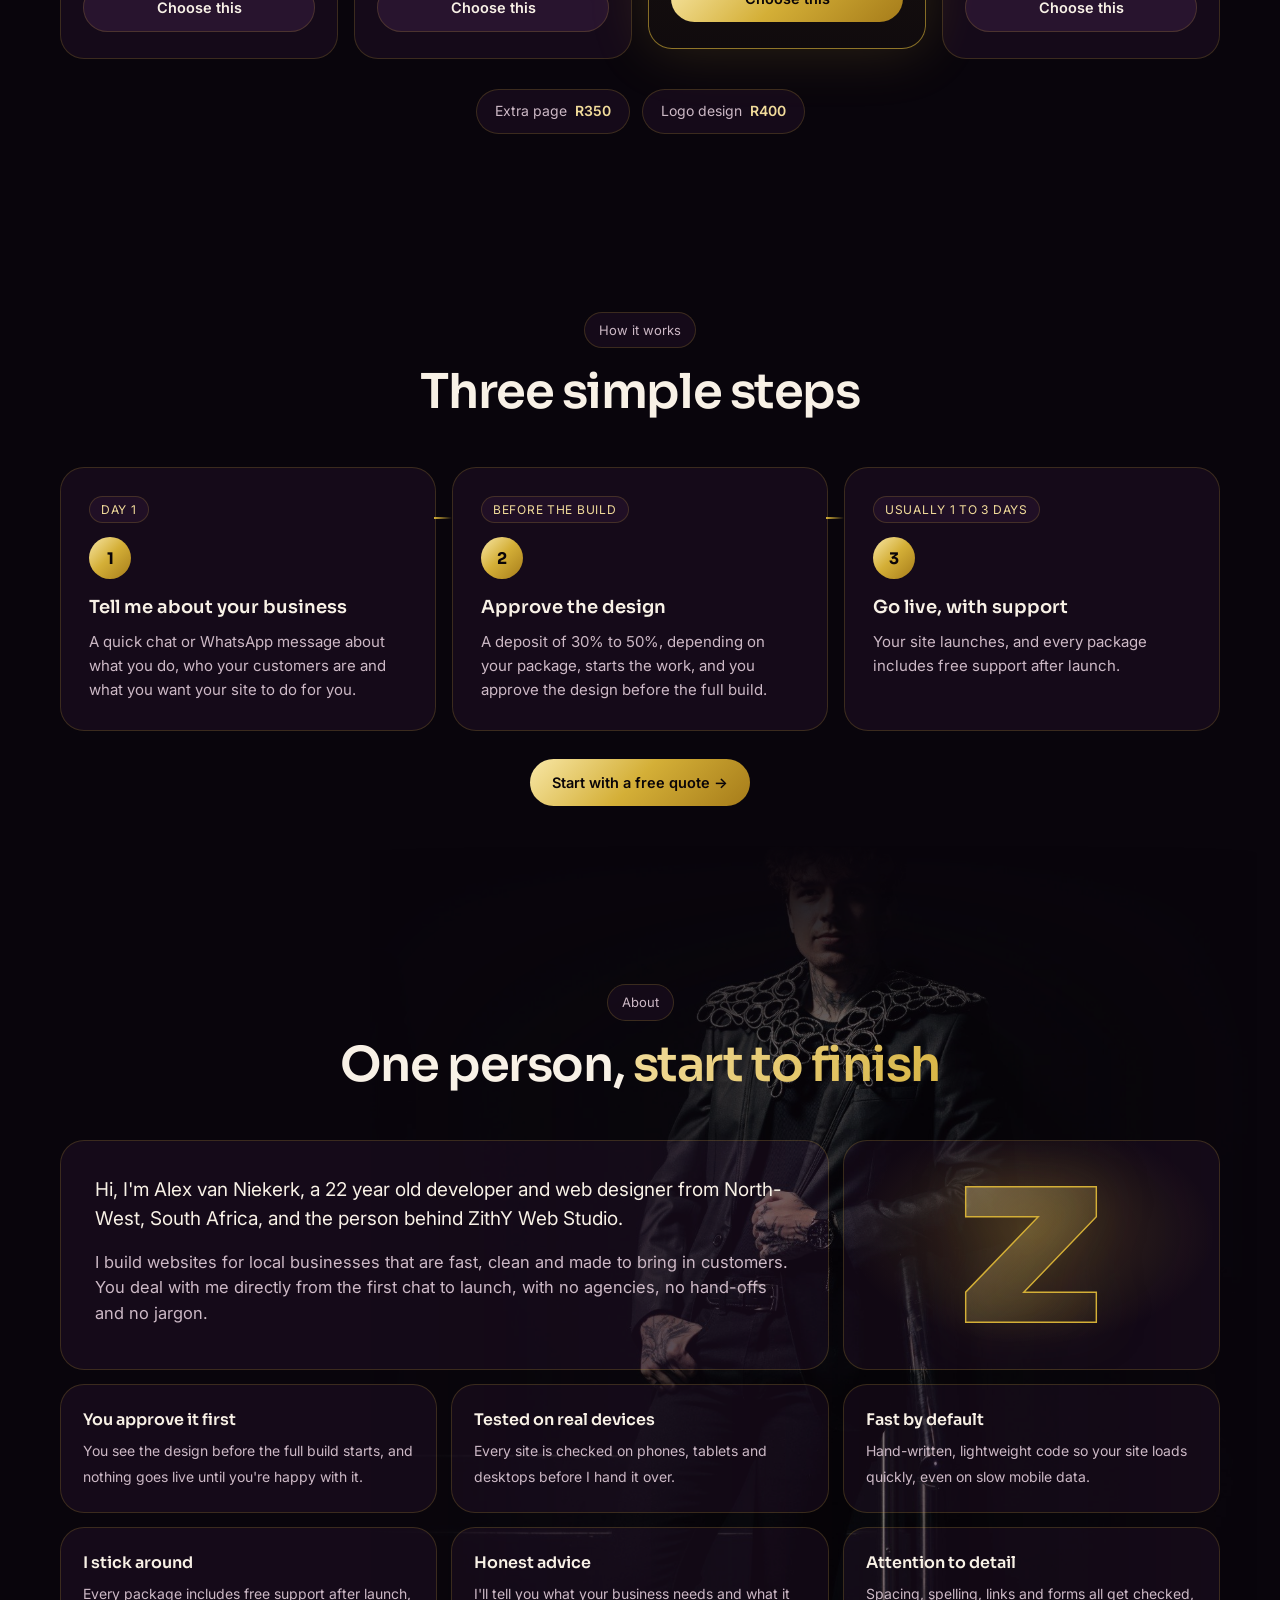
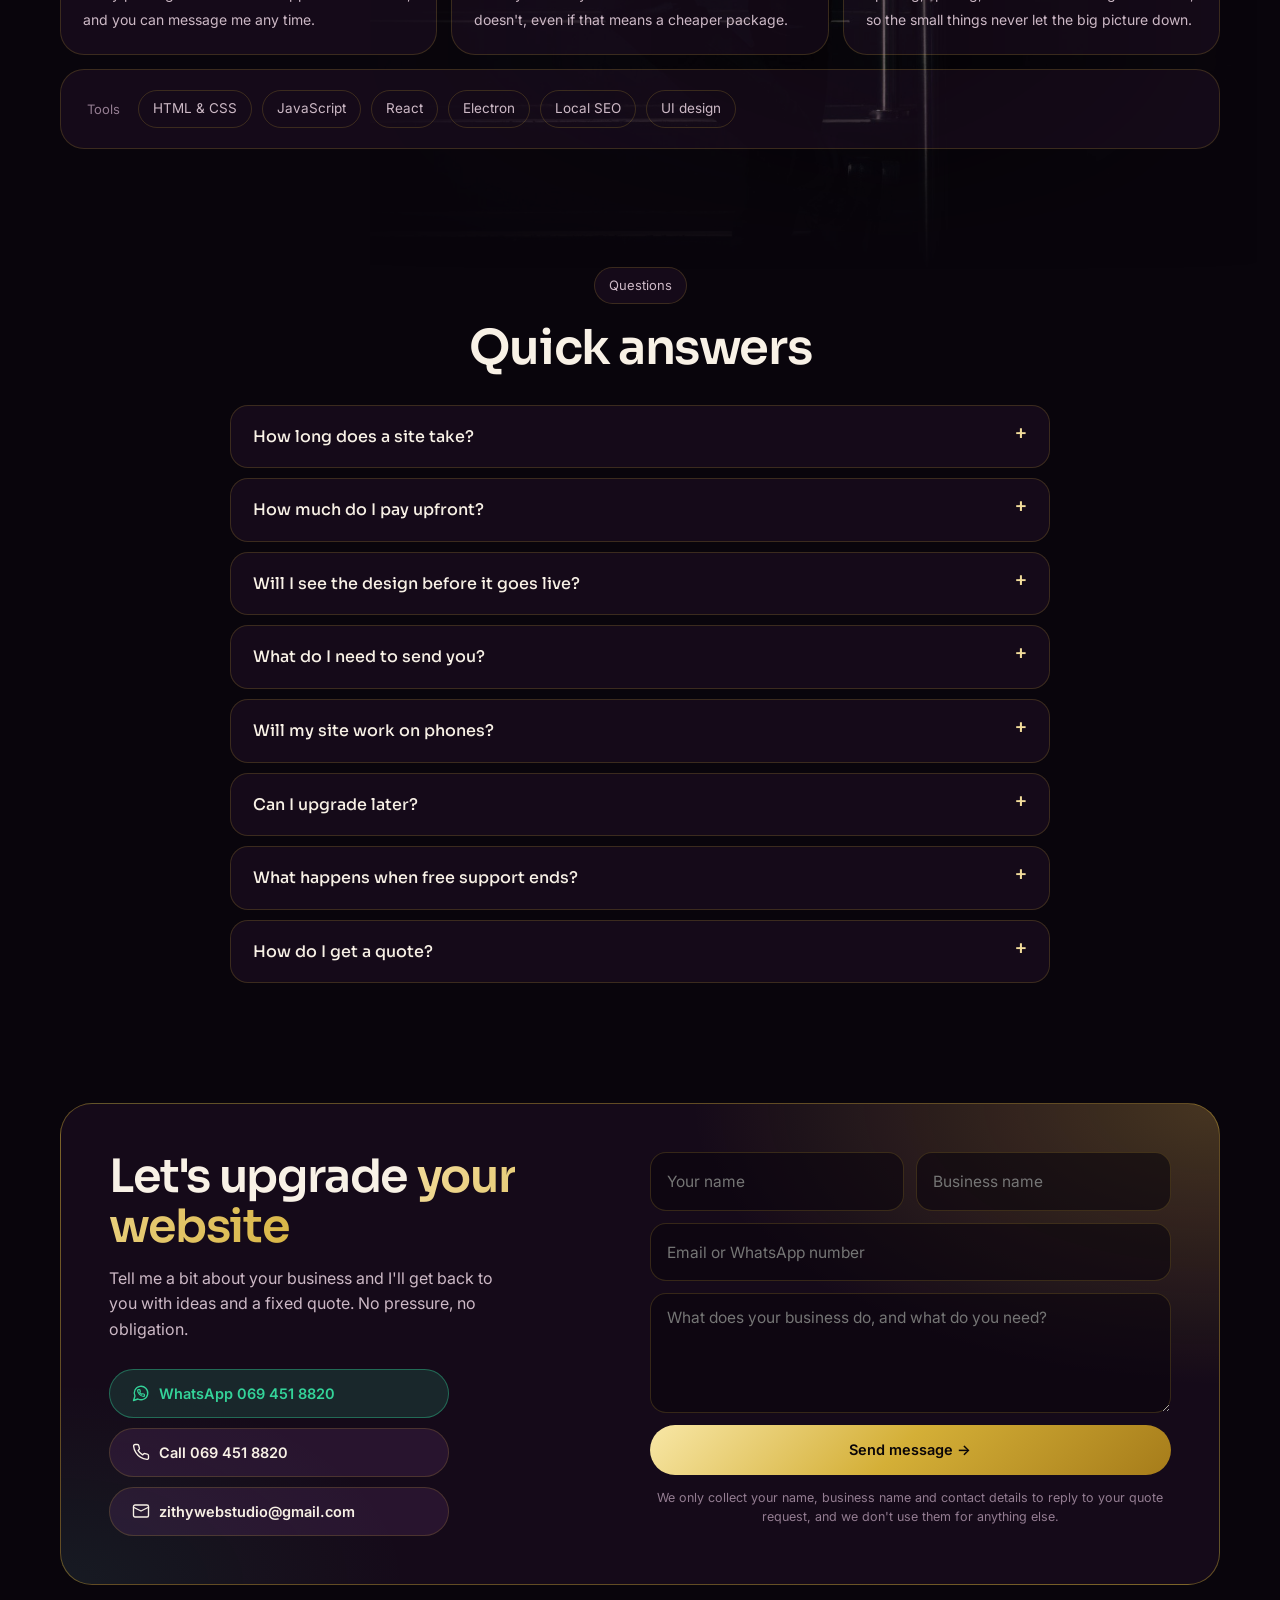
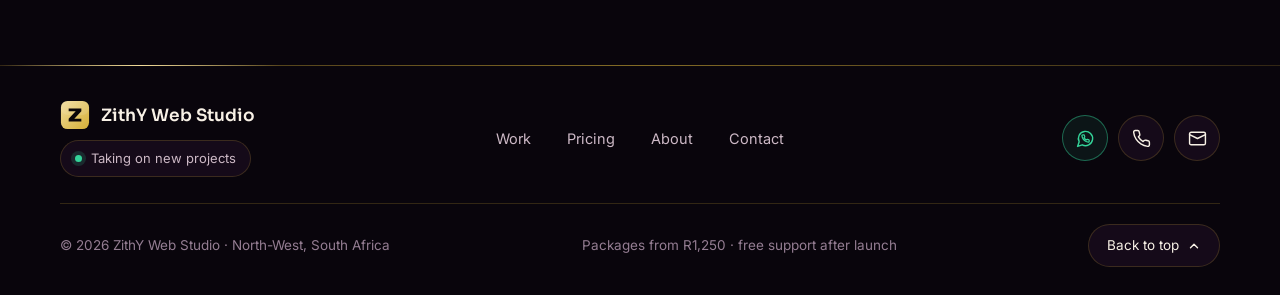
==== commit c90ac966: "Tighten the link preview text and cache-bust the preview image Co-Authored-By: Claude Sonnet 5.5 <no" ====
--- a/index.html
+++ b/index.html
@@ -1,9 +1,9 @@
 <!doctype html><html lang="en"><head><meta charset="utf-8"><meta name="viewport" content="width=device-width,initial-scale=1"><title>ZithY Web Studio | Websites for local businesses in Rustenburg</title>
 <meta name="description" content="Fast, good-looking websites for local businesses in Rustenburg and across South Africa. Fixed prices from R1,250, a small deposit to start and free support after launch.">
 <link rel="canonical" href="https://zithywebstudio.com/"><meta name="theme-color" content="#09050c">
-<meta property="og:type" content="website"><meta property="og:site_name" content="ZithY Web Studio"><meta property="og:locale" content="en_ZA"><meta property="og:title" content="ZithY Web Studio | Websites for local businesses in Rustenburg"><meta property="og:description" content="Fast, good-looking websites for local businesses in Rustenburg and across South Africa. Fixed prices from R1,250, a small deposit to start and free support after launch."><meta property="og:url" content="https://zithywebstudio.com/"><meta property="og:image" content="https://zithywebstudio.com/og-image.jpg"><meta property="og:image:width" content="1200"><meta property="og:image:height" content="630"><meta property="og:image:alt" content="ZithY Web Studio: websites that make your business look as good as it is">
-<meta name="twitter:card" content="summary_large_image"><meta name="twitter:title" content="ZithY Web Studio | Websites for local businesses in Rustenburg"><meta name="twitter:description" content="Fast, good-looking websites for local businesses in Rustenburg and across South Africa. Fixed prices from R1,250, a small deposit to start and free support after launch."><meta name="twitter:image" content="https://zithywebstudio.com/og-image.jpg">
-<script type="application/ld+json">[{"@context":"https://schema.org","@type":"ProfessionalService","name":"ZithY Web Studio","url":"https://zithywebstudio.com/","image":"https://zithywebstudio.com/og-image.jpg","description":"Fast, good-looking websites for local businesses in Rustenburg and across South Africa.","telephone":"+27694518820","email":"zithywebstudio@gmail.com","priceRange":"From R1,250","areaServed":[{"@type":"City","name":"Rustenburg"},{"@type":"AdministrativeArea","name":"North West"},{"@type":"Country","name":"South Africa"}],"address":{"@type":"PostalAddress","addressRegion":"North West","addressCountry":"ZA"}},{"@context":"https://schema.org","@type":"FAQPage","mainEntity":[{"@type":"Question","name":"How long does a site take?","acceptedAnswer":{"@type":"Answer","text":"It depends on the package and how quickly I receive your content, but it typically takes around 1 to 3 business days from start to finish."}},{"@type":"Question","name":"How much do I pay upfront?","acceptedAnswer":{"@type":"Answer","text":"Prices are fixed and once-off. A deposit of 30% to 50%, depending on your package, starts the work. Add-ons such as an extra page (R350) or a logo (R400) are priced up front, so there are no surprises."}},{"@type":"Question","name":"Will I see the design before it goes live?","acceptedAnswer":{"@type":"Answer","text":"Yes. You approve the design before the full build starts, and nothing goes live until you are happy with it."}},{"@type":"Question","name":"What do I need to send you?","acceptedAnswer":{"@type":"Answer","text":"Your business name, your logo if you have one, a few photos and a short description of what you offer. If you do not have a logo yet, I can design one for R400."}},{"@type":"Question","name":"Will my site work on phones?","acceptedAnswer":{"@type":"Answer","text":"Yes. Every site is checked on phones, tablets and desktops before I hand it over."}},{"@type":"Question","name":"Can I upgrade later?","acceptedAnswer":{"@type":"Answer","text":"Yes. You can start with a Digital Business Card and move up as your business grows. Upgrading also gets you a discount, based on which package you bought before."}},{"@type":"Question","name":"What happens when free support ends?","acceptedAnswer":{"@type":"Answer","text":"You can still message me any time. Small changes are quick to arrange, and extra pages are R350 each."}},{"@type":"Question","name":"How do I get a quote?","acceptedAnswer":{"@type":"Answer","text":"Message me on WhatsApp or fill in the form at the bottom of this page. I will reply with ideas and a fixed quote, with no pressure and no obligation."}}]}]</script>
+<meta property="og:type" content="website"><meta property="og:site_name" content="ZithY Web Studio"><meta property="og:locale" content="en_ZA"><meta property="og:title" content="ZithY Web Studio | Websites for local businesses in Rustenburg"><meta property="og:description" content="Fast, good-looking websites for local businesses. Fixed prices from R1,250 and free support after launch."><meta property="og:url" content="https://zithywebstudio.com/"><meta property="og:image" content="https://zithywebstudio.com/og-image.jpg?v=2"><meta property="og:image:secure_url" content="https://zithywebstudio.com/og-image.jpg?v=2"><meta property="og:image:type" content="image/jpeg"><meta property="og:image:width" content="1200"><meta property="og:image:height" content="630"><meta property="og:image:alt" content="ZithY Web Studio: websites that make your business look as good as it is">
+<meta name="twitter:card" content="summary_large_image"><meta name="twitter:title" content="ZithY Web Studio | Websites for local businesses in Rustenburg"><meta name="twitter:description" content="Fast, good-looking websites for local businesses. Fixed prices from R1,250 and free support after launch."><meta name="twitter:image" content="https://zithywebstudio.com/og-image.jpg?v=2">
+<script type="application/ld+json">[{"@context":"https://schema.org","@type":"ProfessionalService","name":"ZithY Web Studio","url":"https://zithywebstudio.com/","image":"https://zithywebstudio.com/og-image.jpg?v=2","description":"Fast, good-looking websites for local businesses in Rustenburg and across South Africa.","telephone":"+27694518820","email":"zithywebstudio@gmail.com","priceRange":"From R1,250","areaServed":[{"@type":"City","name":"Rustenburg"},{"@type":"AdministrativeArea","name":"North West"},{"@type":"Country","name":"South Africa"}],"address":{"@type":"PostalAddress","addressRegion":"North West","addressCountry":"ZA"}},{"@context":"https://schema.org","@type":"FAQPage","mainEntity":[{"@type":"Question","name":"How long does a site take?","acceptedAnswer":{"@type":"Answer","text":"It depends on the package and how quickly I receive your content, but it typically takes around 1 to 3 business days from start to finish."}},{"@type":"Question","name":"How much do I pay upfront?","acceptedAnswer":{"@type":"Answer","text":"Prices are fixed and once-off. A deposit of 30% to 50%, depending on your package, starts the work. Add-ons such as an extra page (R350) or a logo (R400) are priced up front, so there are no surprises."}},{"@type":"Question","name":"Will I see the design before it goes live?","acceptedAnswer":{"@type":"Answer","text":"Yes. You approve the design before the full build starts, and nothing goes live until you are happy with it."}},{"@type":"Question","name":"What do I need to send you?","acceptedAnswer":{"@type":"Answer","text":"Your business name, your logo if you have one, a few photos and a short description of what you offer. If you do not have a logo yet, I can design one for R400."}},{"@type":"Question","name":"Will my site work on phones?","acceptedAnswer":{"@type":"Answer","text":"Yes. Every site is checked on phones, tablets and desktops before I hand it over."}},{"@type":"Question","name":"Can I upgrade later?","acceptedAnswer":{"@type":"Answer","text":"Yes. You can start with a Digital Business Card and move up as your business grows. Upgrading also gets you a discount, based on which package you bought before."}},{"@type":"Question","name":"What happens when free support ends?","acceptedAnswer":{"@type":"Answer","text":"You can still message me any time. Small changes are quick to arrange, and extra pages are R350 each."}},{"@type":"Question","name":"How do I get a quote?","acceptedAnswer":{"@type":"Answer","text":"Message me on WhatsApp or fill in the form at the bottom of this page. I will reply with ideas and a fixed quote, with no pressure and no obligation."}}]}]</script>
 <link rel="preconnect" href="https://fonts.googleapis.com"><link rel="preconnect" href="https://fonts.gstatic.com" crossorigin>
 <link href="https://fonts.googleapis.com/css2?family=Roboto:wght@400;500;700&family=Sora:wght@400;500;600;700&family=Inter:wght@400;500;600&display=swap" rel="stylesheet">
 <link rel="icon" href="favicon.svg" type="image/svg+xml"><style>
